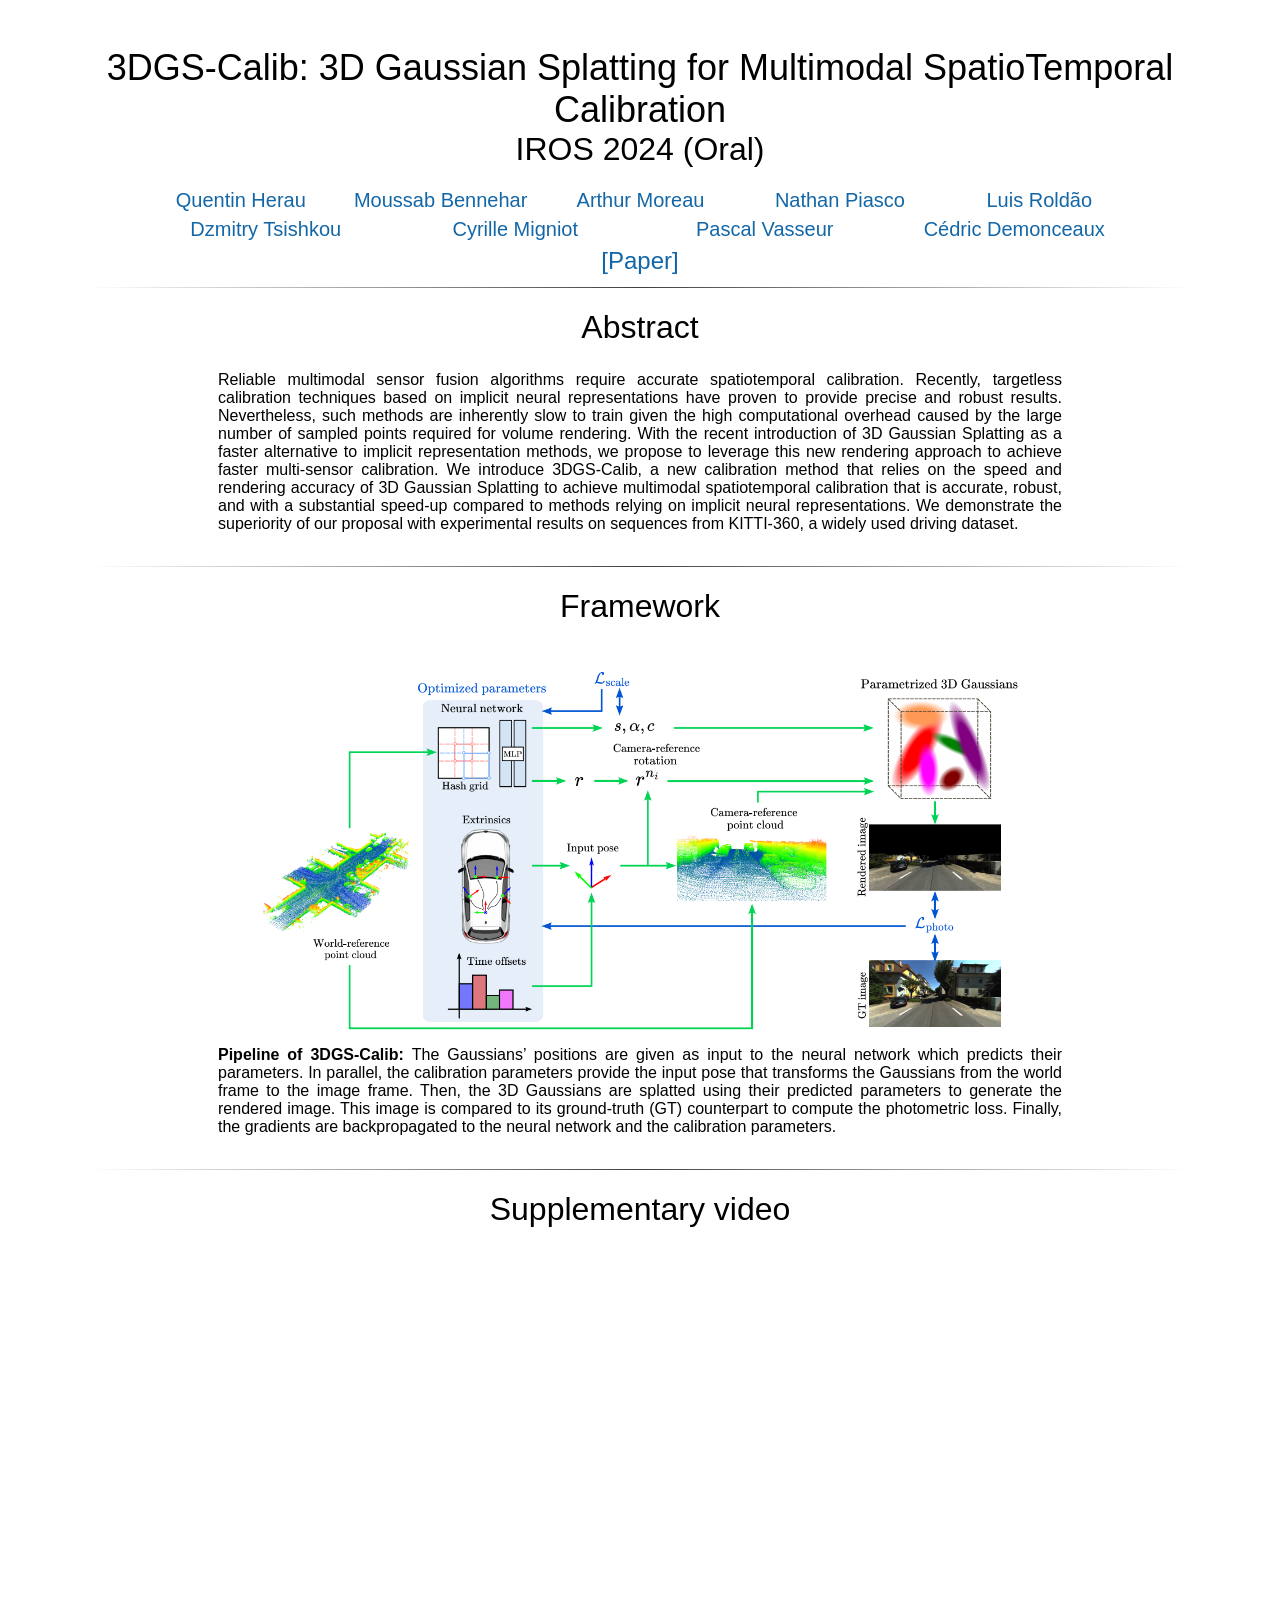
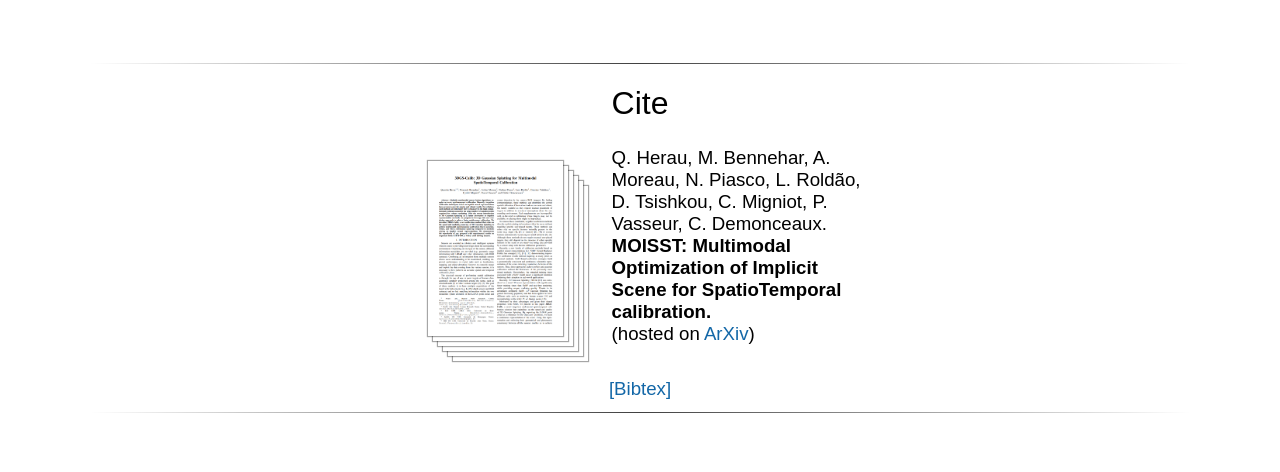
==== index.html @ f38f93ff "Update index.html" ====
<script src="http://www.google.com/jsapi" type="text/javascript"></script> 
<script type="text/javascript">google.load("jquery", "1.3.2");</script>

<style type="text/css">
	body {
		font-family: "HelveticaNeue-Light", "Helvetica Neue Light", "Helvetica Neue", Helvetica, Arial, "Lucida Grande", sans-serif; 
		font-weight:300;
		font-size:18px;
		margin-left: auto;
		margin-right: auto;
		width: 1100px;
	}
	
	h1 {
		font-size:32px;
		font-weight:300;
	}
	
	.disclaimerbox {
		background-color: #eee;		
		border: 1px solid #eeeeee;
		border-radius: 10px ;
		-moz-border-radius: 10px ;
		-webkit-border-radius: 10px ;
		padding: 20px;
	}

	video.header-vid {
		height: 140px;
		border: 1px solid black;
		border-radius: 10px ;
		-moz-border-radius: 10px ;
		-webkit-border-radius: 10px ;
	}
	
	img.header-img {
		height: 140px;
		border: 1px solid black;
		border-radius: 10px ;
		-moz-border-radius: 10px ;
		-webkit-border-radius: 10px ;
	}
	
	img.rounded {
		border: 1px solid #eeeeee;
		border-radius: 10px ;
		-moz-border-radius: 10px ;
		-webkit-border-radius: 10px ;
	}
	
	a:link,a:visited
	{
		color: #1367a7;
		text-decoration: none;
	}
	a:hover {
		color: #208799;
	}
	
	td.dl-link {
		height: 160px;
		text-align: center;
		font-size: 22px;
	}
	
	.layered-paper-big { /* modified from: http://css-tricks.com/snippets/css/layered-paper/ */
		box-shadow:
		0px 0px 1px 1px rgba(0,0,0,0.35), /* The top layer shadow */
		5px 5px 0 0px #fff, /* The second layer */
		5px 5px 1px 1px rgba(0,0,0,0.35), /* The second layer shadow */
		10px 10px 0 0px #fff, /* The third layer */
		10px 10px 1px 1px rgba(0,0,0,0.35), /* The third layer shadow */
		15px 15px 0 0px #fff, /* The fourth layer */
		15px 15px 1px 1px rgba(0,0,0,0.35), /* The fourth layer shadow */
		20px 20px 0 0px #fff, /* The fifth layer */
		20px 20px 1px 1px rgba(0,0,0,0.35), /* The fifth layer shadow */
		25px 25px 0 0px #fff, /* The fifth layer */
		25px 25px 1px 1px rgba(0,0,0,0.35); /* The fifth layer shadow */
		margin-left: 10px;
		margin-right: 45px;
	}

	.paper-big { /* modified from: http://css-tricks.com/snippets/css/layered-paper/ */
		box-shadow:
		0px 0px 1px 1px rgba(0,0,0,0.35); /* The top layer shadow */

		margin-left: 10px;
		margin-right: 45px;
	}


	.layered-paper { /* modified from: http://css-tricks.com/snippets/css/layered-paper/ */
		box-shadow:
		0px 0px 1px 1px rgba(0,0,0,0.35), /* The top layer shadow */
		5px 5px 0 0px #fff, /* The second layer */
		5px 5px 1px 1px rgba(0,0,0,0.35), /* The second layer shadow */
		10px 10px 0 0px #fff, /* The third layer */
		10px 10px 1px 1px rgba(0,0,0,0.35); /* The third layer shadow */
		margin-top: 5px;
		margin-left: 10px;
		margin-right: 30px;
		margin-bottom: 5px;
	}
	
	.vert-cent {
		position: relative;
		top: 50%;
		transform: translateY(-50%);
	}
	
	hr
	{
		border: 0;
		height: 1px;
		background-image: linear-gradient(to right, rgba(0, 0, 0, 0), rgba(0, 0, 0, 0.75), rgba(0, 0, 0, 0));
	}
</style>

<html>
<head>
	<title>3DGS-Calib: 3D Gaussian Splatting for Multimodal SpatioTemporal Calibration</title>
	<!-- Facebook automatically scrapes this. Go to https://developers.facebook.com/tools/debug/ if you update and want to force Facebook to rescrape. -->
	<meta property="og:title" content="3DGS-Calib: 3D Gaussian Splatting for Multimodal SpatioTemporal Calibration" />
	<meta property="og:description" content="Reliable multimodal sensor fusion algorithms require accurate spatiotemporal calibration. 
		Recently, targetless calibration techniques based on implicit neural representations have proven to provide precise and robust results. 
		Nevertheless, such methods are inherently slow to train given the high computational overhead caused by the large number of sampled points required for volume rendering. 
		With the recent introduction of 3D Gaussian Splatting as a faster alternative to implicit representation methods, we propose to leverage this new rendering approach to achieve faster multi-sensor calibration. 
		We introduce 3DGS-Calib, a new calibration method that relies on the speed and rendering accuracy of 3D Gaussian Splatting to achieve multimodal spatiotemporal calibration that is accurate, 
		robust, and with a substantial speed-up compared to methods relying on implicit neural representations. 
		We demonstrate the superiority of our proposal with experimental results on sequences from KITTI-360, a widely used driving dataset." />
	<meta name="google-site-verification" content="oerUbOFOxhAdGWX30cdj8RT69T7_30mlD8OZdDf02-g" />
	<meta name="description" content="Reliable multimodal sensor fusion algorithms require accurate spatiotemporal calibration. 
		Recently, targetless calibration techniques based on implicit neural representations have proven to provide precise and robust results. 
		Nevertheless, such methods are inherently slow to train given the high computational overhead caused by the large number of sampled points required for volume rendering. 
		With the recent introduction of 3D Gaussian Splatting as a faster alternative to implicit representation methods, we propose to leverage this new rendering approach to achieve faster multi-sensor calibration. 
		We introduce 3DGS-Calib, a new calibration method that relies on the speed and rendering accuracy of 3D Gaussian Splatting to achieve multimodal spatiotemporal calibration that is accurate, 
		robust, and with a substantial speed-up compared to methods relying on implicit neural representations. 
		We demonstrate the superiority of our proposal with experimental results on sequences from KITTI-360, a widely used driving dataset.">
 	<meta name="keywords" content="calibration, multimodal, spatiotemporal, lidar, camera, nerf, neural radiance field, targetless, automatic, 3DGS-Calib, 3D, Gaussian, Splatting, iros">	

</head>
	<script async src=""></script>
<body>
	<br>
	<center>
		<p>
			<span style="font-size:36px">3DGS-Calib: 3D Gaussian Splatting for Multimodal SpatioTemporal Calibration</span><br>
			<span style="font-size:32px">IROS 2024 (Oral)</span>
		</p>
		<table align=center width=1000px>
			<table align=center width=1000px>
				<tr>
					<td align=center width=200px>
						<center>
							<span style="font-size:20px"><a href="https://www.linkedin.com/in/quentin-herau-38378b140/">Quentin Herau</a></span>
						</center>
					</td>
					<td align=center width=200px>
						<center>
							<span style="font-size:20px"><a href="https://scholar.google.fr/citations?hl=en&user=0jLPiLYAAAAJ">Moussab Bennehar</a></span>
						</center>
					</td>
					<td align=center width=200px>
						<center>
							<span style="font-size:20px"><a href="https://scholar.google.com/citations?user=fMmoHX0AAAAJ&hl">Arthur Moreau</a></span>
						</center>
					</td>
					<td align=center width=200px>
						<center>
							<span style="font-size:20px"><a href="https://scholar.google.fr/citations?user=S3zYmOYAAAAJ&hl">Nathan Piasco</a></span>
						</center>
					</td>
					</td>
					<td align=center width=200px>
						<center>
							<span style="font-size:20px"><a href="https://scholar.google.fr/citations?hl=en&user=bRgp2lUAAAAJ">Luis Rold&atilde;o</a></span>
						</center>
					</td>

			
				</tr>
			</table>
			<table align=center width=1000px>

				<tr>
					</td>
					<td align=center width=200px>
						<center>
							<span style="font-size:20px"><a href="https://www.linkedin.com/in/dzmitry-tsishkou-9b287724/">Dzmitry Tsishkou</a></span>
						</center>
					</td>

					<td align=center width=200px>
						<center>
							<span style="font-size:20px"><a href="https://scholar.google.fr/citations?user=PB2OanoAAAAJ&hl">Cyrille Migniot</a></span>
						</center>
					</td>
					<td align=center width=200px>
						<center>
							<span style="font-size:20px"><a href="https://scholar.google.com/citations?user=5dPw73sAAAAJ&hl">Pascal Vasseur</a></span>
						</center>
					</td>
					<td align=center width=200px>
						<center>
							<span style="font-size:20px"><a href="https://sites.google.com/view/cedricdemonceaux/home">C&eacute;dric Demonceaux</a></span>
						</center>

			
				</tr>
			</table>
			<table align=center width=250px>
				<tr>
					<td align=center width=120px>
						<center>
							<span style="font-size:24px"><a href='https://arxiv.org/abs/2403.11577'>[Paper]</a></span>
						</center>
					</td>
				</tr>
			</table>
		</table>
	</center>

	<hr>

	<table align=center width=850px>
		<center><h1>Abstract</h1></center>
		<tr>
			<td>
				<p align="justify">Reliable multimodal sensor fusion algorithms require accurate spatiotemporal calibration. 
					Recently, targetless calibration techniques based on implicit neural representations have proven to provide precise and robust results. 
					Nevertheless, such methods are inherently slow to train given the high computational overhead caused by the large number of sampled points required for volume rendering. 
					With the recent introduction of 3D Gaussian Splatting as a faster alternative to implicit representation methods, 
					we propose to leverage this new rendering approach to achieve faster multi-sensor calibration. We introduce 3DGS-Calib, 
					a new calibration method that relies on the speed and rendering accuracy of 3D Gaussian Splatting to achieve multimodal spatiotemporal calibration that is accurate, 
					robust, and with a substantial speed-up compared to methods relying on implicit neural representations. 
					We demonstrate the superiority of our proposal with experimental results on sequences from KITTI-360, a widely used driving dataset.</p>
			</td>
		</tr>
	</table>
	<br>


	<hr>

	<center><h1>Framework</h1></center>

	<table align=center width=420px>
		<center>
			<tr>
				<td>
				</td>
			</tr>
		</center>
	</table>
	<table align=center width=800px>
		<tr>
			<td align=center width=800px>
				<center>
					<td><img class="round" style="width:800px" src="./resources/method_diagram.png"/></td>
				</center>
			</td>
		</tr>
	</table>
	<table align=center width=850px>
		<center>
			<tr>
				<td>
					<p align="justify"><b>Pipeline of 3DGS-Calib: </b>
					The Gaussians’ positions are given as input to the neural network which predicts their parameters. In parallel, the
					calibration parameters provide the input pose that transforms the Gaussians from the world frame to the image frame. Then, the 3D Gaussians are splatted
					using their predicted parameters to generate the rendered image. This image is compared to its ground-truth (GT) counterpart to compute the photometric
					loss. Finally, the gradients are backpropagated to the neural network and the calibration parameters.</p>
				</td>
			</tr>
		</center>
	</table>
	<br>

	<hr>
	<center><h1>Supplementary video</h1></center>
	<p align="center">
		<iframe width="660" height="395" src="https://www.youtube.com/embed/ne4lLaBr4kk?si=h1lwncYXnd3XRiiA" frameborder="0" allow="autoplay; encrypted-media" allowfullscreen align="center"></iframe>
	</p>
	
	<hr>
	<table align=center width=450px>
		<center><h1>Cite</h1></center>
		<tr>
			<td><a href=""><img class="layered-paper-big" style="height:175px" src="./resources/paper.png"/></a></td>
			<td><span style="font-size:14pt">Q. Herau, M. Bennehar, A. Moreau, N. Piasco,  L. Rold&atilde;o, D. Tsishkou, C. Migniot, P. Vasseur, C. Demonceaux.<br>
				<b>MOISST: Multimodal Optimization of Implicit Scene for SpatioTemporal calibration.</b><br>
				<!-- In Conference, 20XX.<br> -->
				(hosted on <a href="https://arxiv.org/abs/2403.11577">ArXiv</a>)<br>
				<!-- (<a href="./resources/camera-ready.pdf">camera ready</a>)<br> -->
				<span style="font-size:4pt"><a href=""><br></a>
				</span>
			</td>
		</tr>
	</table>
	<br>

	<table align=center width=600px>
		<tr>
			<td><span style="font-size:14pt"><center>
				<a href="./resources/bibtex.txt">[Bibtex]</a>
			</center></td>
		</tr>
	</table>

	<hr>
	<br>

<br>
</body>
</html>
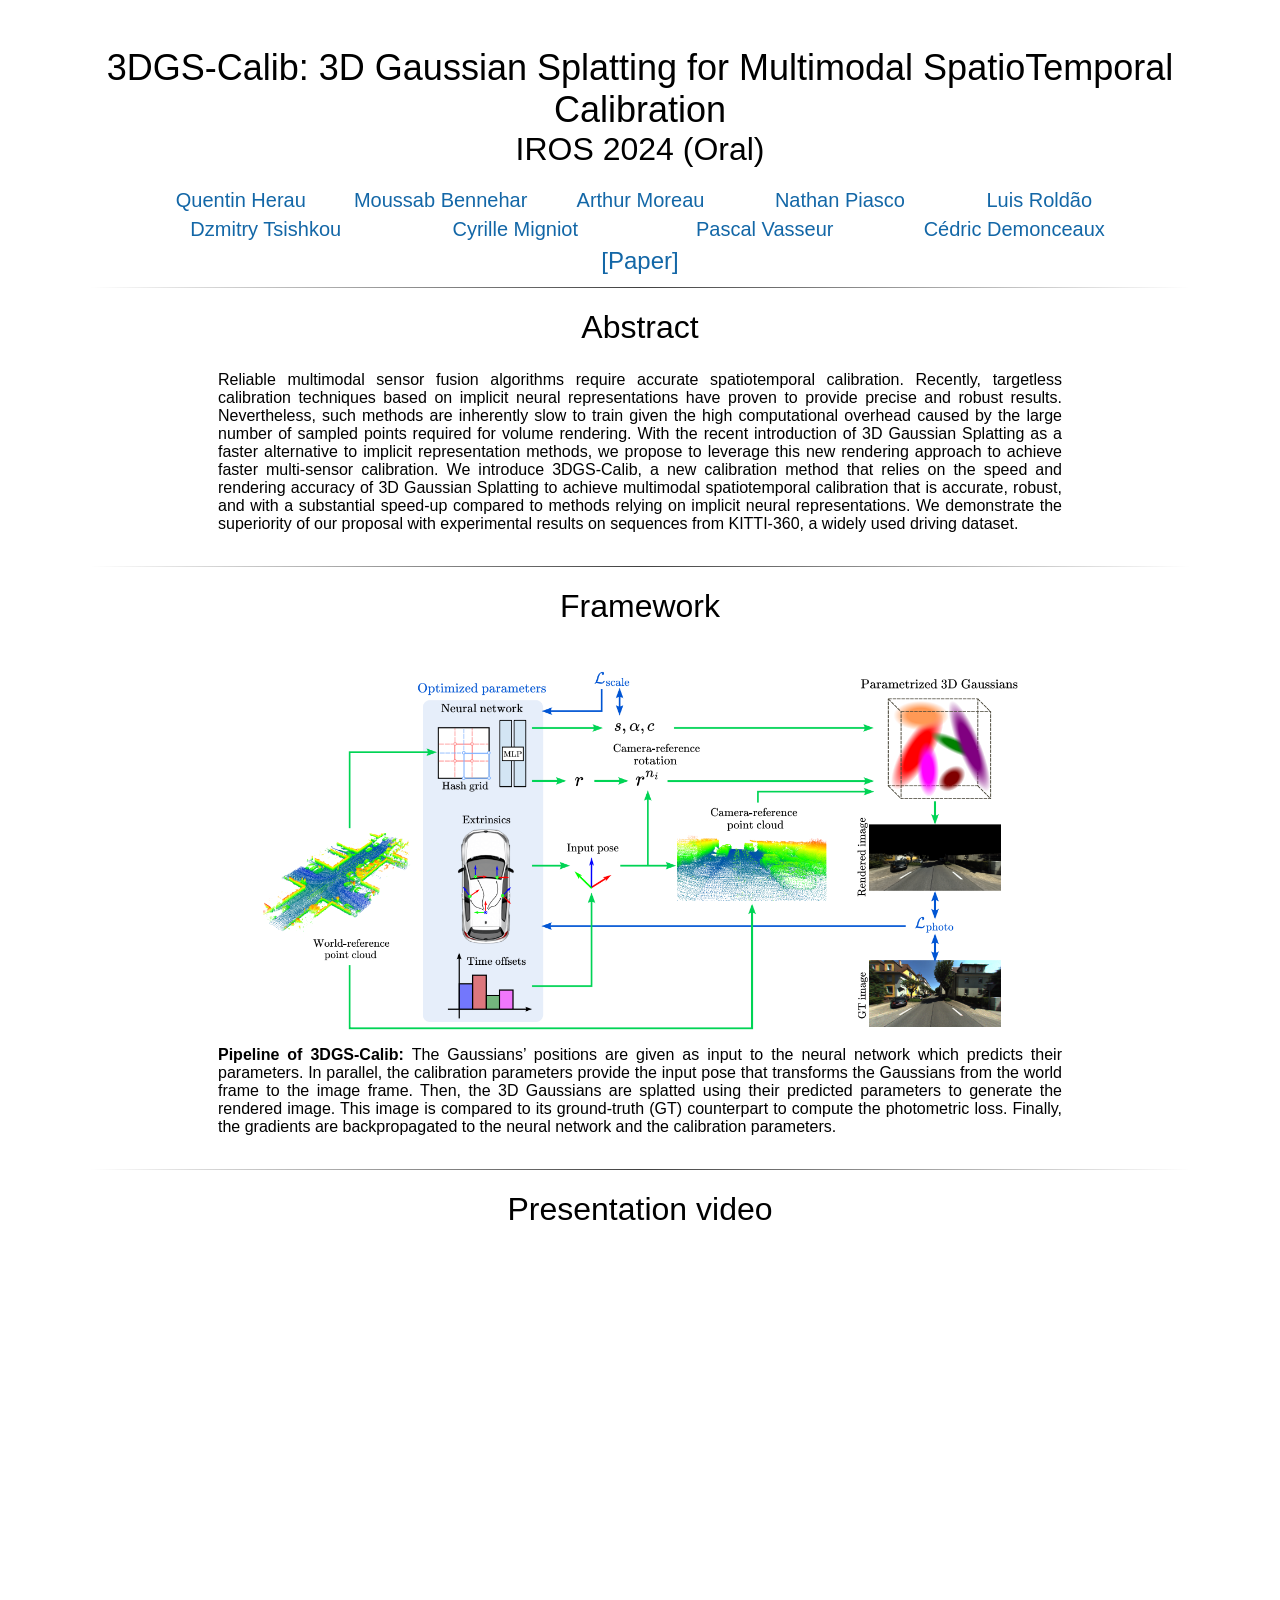
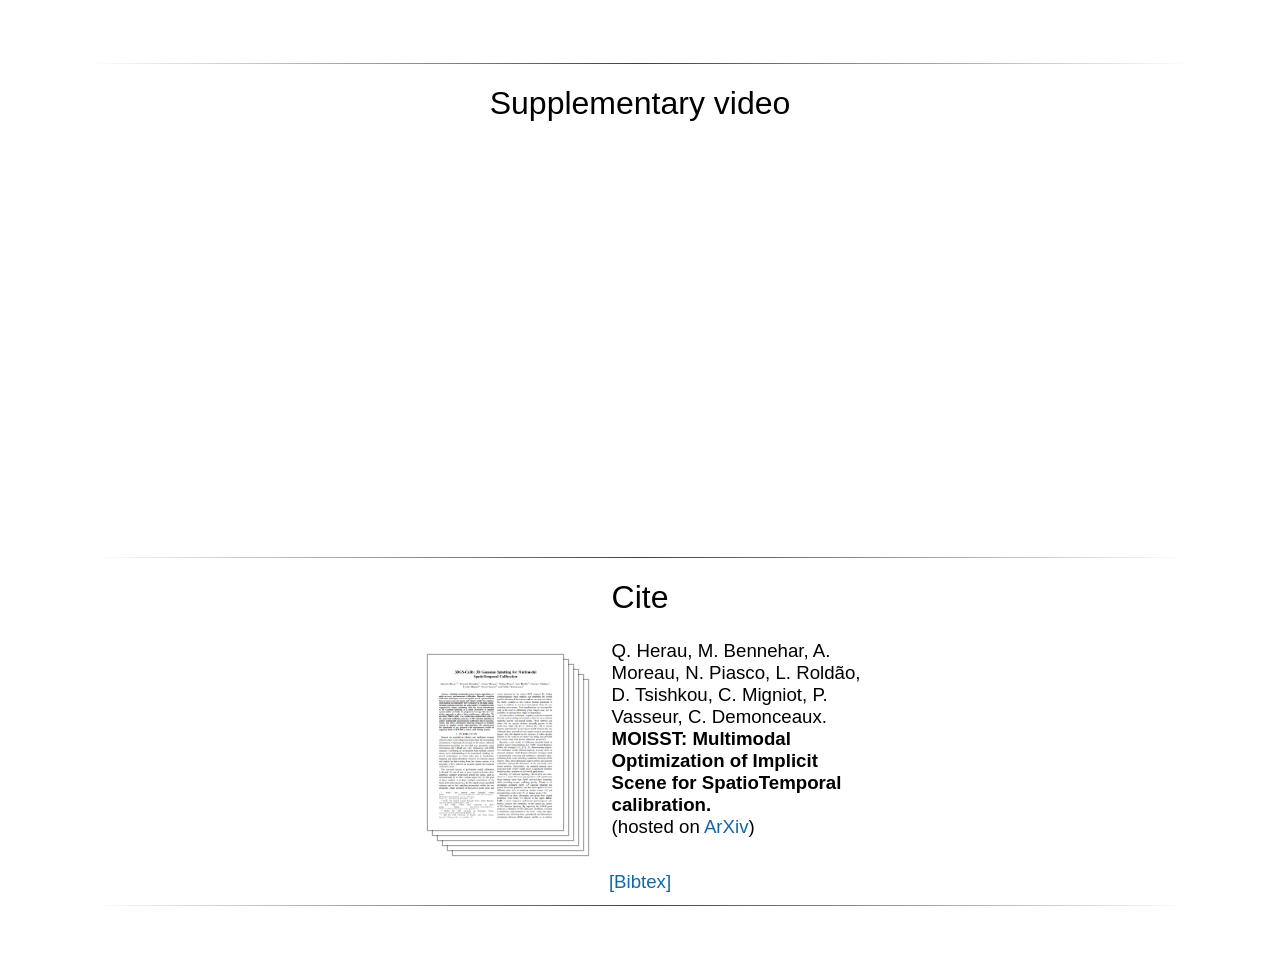
==== commit e0244f14: "Update index.html" ====
--- a/index.html
+++ b/index.html
@@ -277,6 +277,12 @@
 	<br>
 
 	<hr>
+	<center><h1>Presentation video</h1></center>
+	<p align="center">
+		<iframe width="660" height="395" src="https://www.youtube.com/embed/9_RE_4xkRcM?si=DJYrHn9Rpg5dmNrD" frameborder="0" allow="autoplay; encrypted-media" allowfullscreen align="center"></iframe>
+	</p>
+	
+	<hr>
 	<center><h1>Supplementary video</h1></center>
 	<p align="center">
 		<iframe width="660" height="395" src="https://www.youtube.com/embed/ne4lLaBr4kk?si=h1lwncYXnd3XRiiA" frameborder="0" allow="autoplay; encrypted-media" allowfullscreen align="center"></iframe>
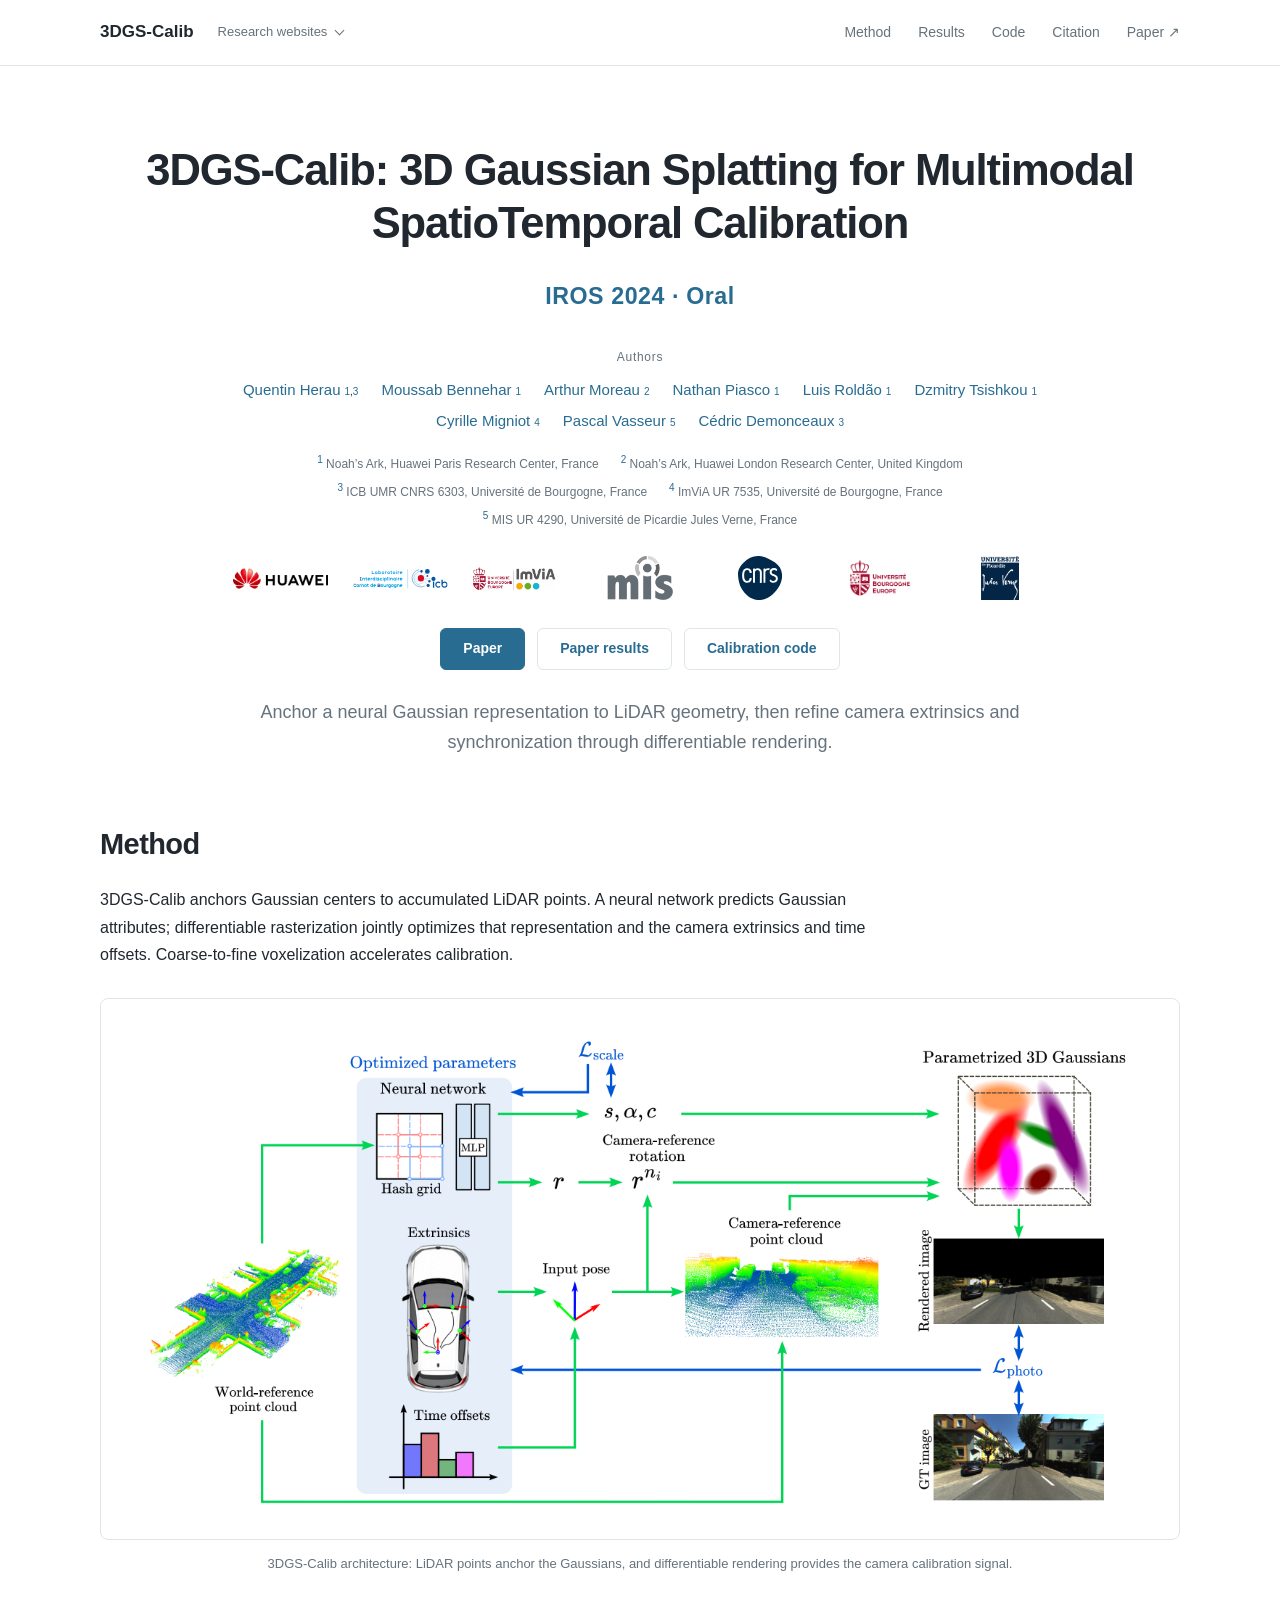
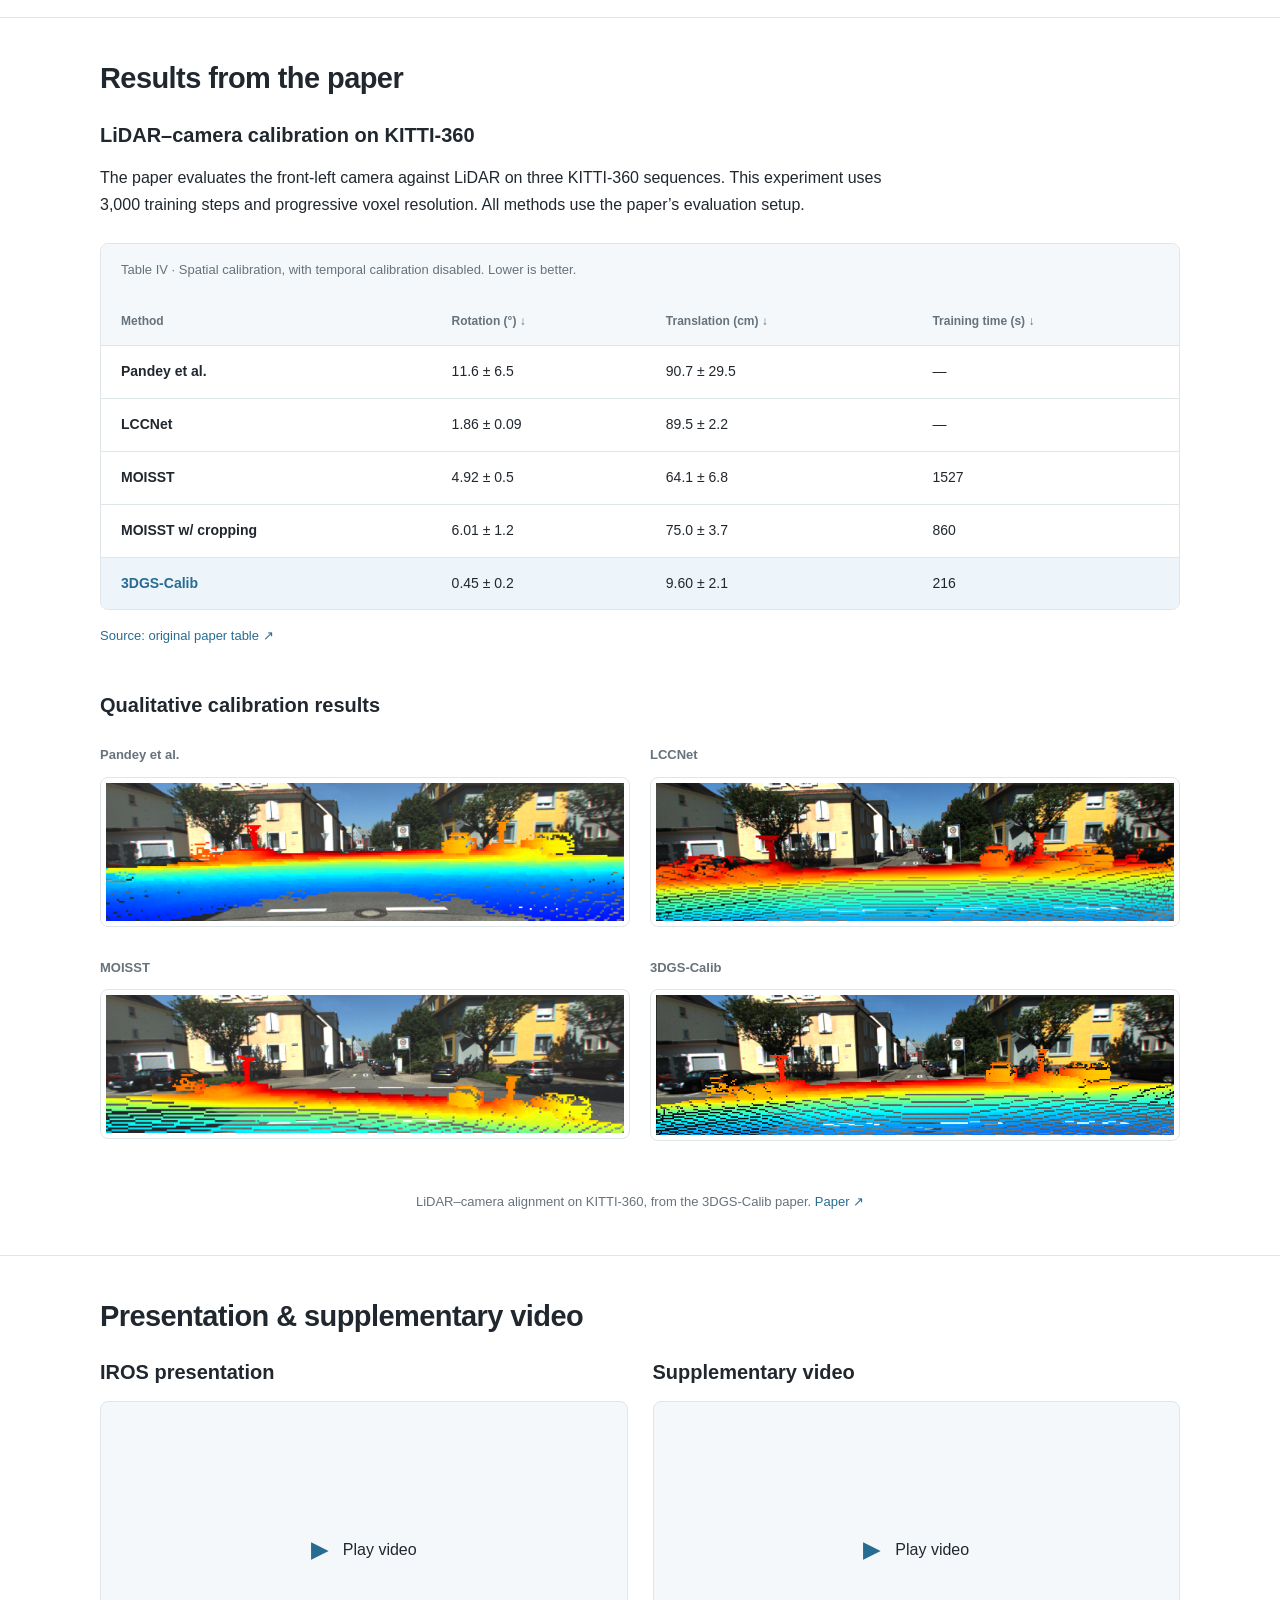
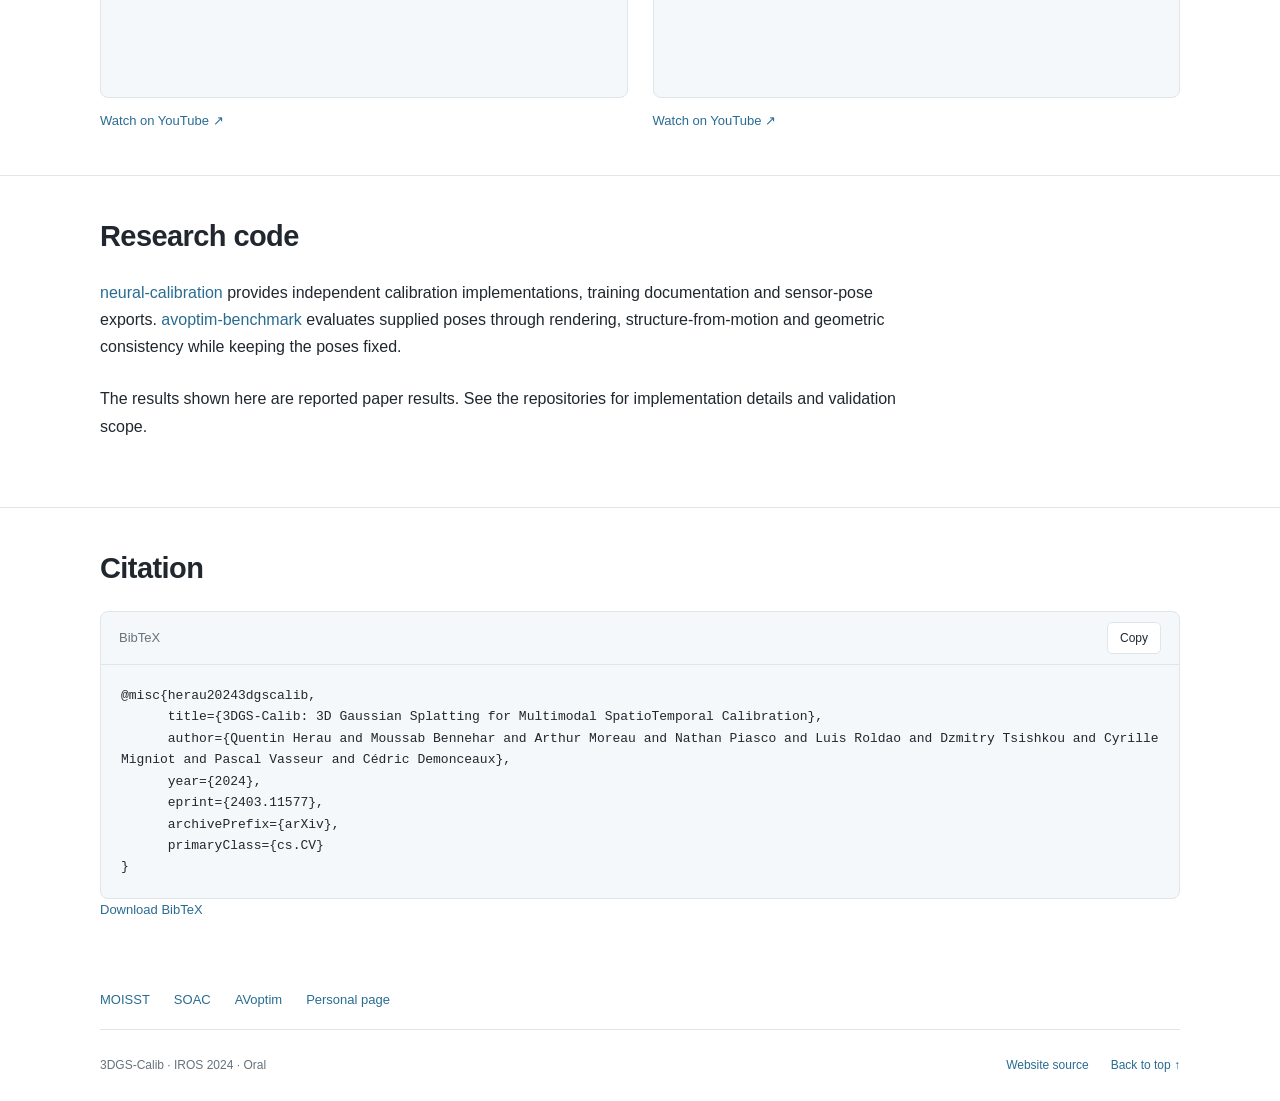
==== commit daf28d35: "Update research site navigation, affiliations and release documentation" ====
--- a/index.html
+++ b/index.html
@@ -1,322 +1,8 @@
-<script src="http://www.google.com/jsapi" type="text/javascript"></script> 
-<script type="text/javascript">google.load("jquery", "1.3.2");</script>
-
-<style type="text/css">
-	body {
-		font-family: "HelveticaNeue-Light", "Helvetica Neue Light", "Helvetica Neue", Helvetica, Arial, "Lucida Grande", sans-serif; 
-		font-weight:300;
-		font-size:18px;
-		margin-left: auto;
-		margin-right: auto;
-		width: 1100px;
-	}
-	
-	h1 {
-		font-size:32px;
-		font-weight:300;
-	}
-	
-	.disclaimerbox {
-		background-color: #eee;		
-		border: 1px solid #eeeeee;
-		border-radius: 10px ;
-		-moz-border-radius: 10px ;
-		-webkit-border-radius: 10px ;
-		padding: 20px;
-	}
-
-	video.header-vid {
-		height: 140px;
-		border: 1px solid black;
-		border-radius: 10px ;
-		-moz-border-radius: 10px ;
-		-webkit-border-radius: 10px ;
-	}
-	
-	img.header-img {
-		height: 140px;
-		border: 1px solid black;
-		border-radius: 10px ;
-		-moz-border-radius: 10px ;
-		-webkit-border-radius: 10px ;
-	}
-	
-	img.rounded {
-		border: 1px solid #eeeeee;
-		border-radius: 10px ;
-		-moz-border-radius: 10px ;
-		-webkit-border-radius: 10px ;
-	}
-	
-	a:link,a:visited
-	{
-		color: #1367a7;
-		text-decoration: none;
-	}
-	a:hover {
-		color: #208799;
-	}
-	
-	td.dl-link {
-		height: 160px;
-		text-align: center;
-		font-size: 22px;
-	}
-	
-	.layered-paper-big { /* modified from: http://css-tricks.com/snippets/css/layered-paper/ */
-		box-shadow:
-		0px 0px 1px 1px rgba(0,0,0,0.35), /* The top layer shadow */
-		5px 5px 0 0px #fff, /* The second layer */
-		5px 5px 1px 1px rgba(0,0,0,0.35), /* The second layer shadow */
-		10px 10px 0 0px #fff, /* The third layer */
-		10px 10px 1px 1px rgba(0,0,0,0.35), /* The third layer shadow */
-		15px 15px 0 0px #fff, /* The fourth layer */
-		15px 15px 1px 1px rgba(0,0,0,0.35), /* The fourth layer shadow */
-		20px 20px 0 0px #fff, /* The fifth layer */
-		20px 20px 1px 1px rgba(0,0,0,0.35), /* The fifth layer shadow */
-		25px 25px 0 0px #fff, /* The fifth layer */
-		25px 25px 1px 1px rgba(0,0,0,0.35); /* The fifth layer shadow */
-		margin-left: 10px;
-		margin-right: 45px;
-	}
-
-	.paper-big { /* modified from: http://css-tricks.com/snippets/css/layered-paper/ */
-		box-shadow:
-		0px 0px 1px 1px rgba(0,0,0,0.35); /* The top layer shadow */
-
-		margin-left: 10px;
-		margin-right: 45px;
-	}
-
-
-	.layered-paper { /* modified from: http://css-tricks.com/snippets/css/layered-paper/ */
-		box-shadow:
-		0px 0px 1px 1px rgba(0,0,0,0.35), /* The top layer shadow */
-		5px 5px 0 0px #fff, /* The second layer */
-		5px 5px 1px 1px rgba(0,0,0,0.35), /* The second layer shadow */
-		10px 10px 0 0px #fff, /* The third layer */
-		10px 10px 1px 1px rgba(0,0,0,0.35); /* The third layer shadow */
-		margin-top: 5px;
-		margin-left: 10px;
-		margin-right: 30px;
-		margin-bottom: 5px;
-	}
-	
-	.vert-cent {
-		position: relative;
-		top: 50%;
-		transform: translateY(-50%);
-	}
-	
-	hr
-	{
-		border: 0;
-		height: 1px;
-		background-image: linear-gradient(to right, rgba(0, 0, 0, 0), rgba(0, 0, 0, 0.75), rgba(0, 0, 0, 0));
-	}
-</style>
-
-<html>
-<head>
-	<title>3DGS-Calib: 3D Gaussian Splatting for Multimodal SpatioTemporal Calibration</title>
-	<!-- Facebook automatically scrapes this. Go to https://developers.facebook.com/tools/debug/ if you update and want to force Facebook to rescrape. -->
-	<meta property="og:title" content="3DGS-Calib: 3D Gaussian Splatting for Multimodal SpatioTemporal Calibration" />
-	<meta property="og:description" content="Reliable multimodal sensor fusion algorithms require accurate spatiotemporal calibration. 
-		Recently, targetless calibration techniques based on implicit neural representations have proven to provide precise and robust results. 
-		Nevertheless, such methods are inherently slow to train given the high computational overhead caused by the large number of sampled points required for volume rendering. 
-		With the recent introduction of 3D Gaussian Splatting as a faster alternative to implicit representation methods, we propose to leverage this new rendering approach to achieve faster multi-sensor calibration. 
-		We introduce 3DGS-Calib, a new calibration method that relies on the speed and rendering accuracy of 3D Gaussian Splatting to achieve multimodal spatiotemporal calibration that is accurate, 
-		robust, and with a substantial speed-up compared to methods relying on implicit neural representations. 
-		We demonstrate the superiority of our proposal with experimental results on sequences from KITTI-360, a widely used driving dataset." />
-	<meta name="google-site-verification" content="oerUbOFOxhAdGWX30cdj8RT69T7_30mlD8OZdDf02-g" />
-	<meta name="description" content="Reliable multimodal sensor fusion algorithms require accurate spatiotemporal calibration. 
-		Recently, targetless calibration techniques based on implicit neural representations have proven to provide precise and robust results. 
-		Nevertheless, such methods are inherently slow to train given the high computational overhead caused by the large number of sampled points required for volume rendering. 
-		With the recent introduction of 3D Gaussian Splatting as a faster alternative to implicit representation methods, we propose to leverage this new rendering approach to achieve faster multi-sensor calibration. 
-		We introduce 3DGS-Calib, a new calibration method that relies on the speed and rendering accuracy of 3D Gaussian Splatting to achieve multimodal spatiotemporal calibration that is accurate, 
-		robust, and with a substantial speed-up compared to methods relying on implicit neural representations. 
-		We demonstrate the superiority of our proposal with experimental results on sequences from KITTI-360, a widely used driving dataset.">
- 	<meta name="keywords" content="calibration, multimodal, spatiotemporal, lidar, camera, nerf, neural radiance field, targetless, automatic, 3DGS-Calib, 3D, Gaussian, Splatting, iros">	
-
-</head>
-	<script async src=""></script>
-<body>
-	<br>
-	<center>
-		<p>
-			<span style="font-size:36px">3DGS-Calib: 3D Gaussian Splatting for Multimodal SpatioTemporal Calibration</span><br>
-			<span style="font-size:32px">IROS 2024 (Oral)</span>
-		</p>
-		<table align=center width=1000px>
-			<table align=center width=1000px>
-				<tr>
-					<td align=center width=200px>
-						<center>
-							<span style="font-size:20px"><a href="https://www.linkedin.com/in/quentin-herau-38378b140/">Quentin Herau</a></span>
-						</center>
-					</td>
-					<td align=center width=200px>
-						<center>
-							<span style="font-size:20px"><a href="https://scholar.google.fr/citations?hl=en&user=0jLPiLYAAAAJ">Moussab Bennehar</a></span>
-						</center>
-					</td>
-					<td align=center width=200px>
-						<center>
-							<span style="font-size:20px"><a href="https://scholar.google.com/citations?user=fMmoHX0AAAAJ&hl">Arthur Moreau</a></span>
-						</center>
-					</td>
-					<td align=center width=200px>
-						<center>
-							<span style="font-size:20px"><a href="https://scholar.google.fr/citations?user=S3zYmOYAAAAJ&hl">Nathan Piasco</a></span>
-						</center>
-					</td>
-					</td>
-					<td align=center width=200px>
-						<center>
-							<span style="font-size:20px"><a href="https://scholar.google.fr/citations?hl=en&user=bRgp2lUAAAAJ">Luis Rold&atilde;o</a></span>
-						</center>
-					</td>
-
-			
-				</tr>
-			</table>
-			<table align=center width=1000px>
-
-				<tr>
-					</td>
-					<td align=center width=200px>
-						<center>
-							<span style="font-size:20px"><a href="https://www.linkedin.com/in/dzmitry-tsishkou-9b287724/">Dzmitry Tsishkou</a></span>
-						</center>
-					</td>
-
-					<td align=center width=200px>
-						<center>
-							<span style="font-size:20px"><a href="https://scholar.google.fr/citations?user=PB2OanoAAAAJ&hl">Cyrille Migniot</a></span>
-						</center>
-					</td>
-					<td align=center width=200px>
-						<center>
-							<span style="font-size:20px"><a href="https://scholar.google.com/citations?user=5dPw73sAAAAJ&hl">Pascal Vasseur</a></span>
-						</center>
-					</td>
-					<td align=center width=200px>
-						<center>
-							<span style="font-size:20px"><a href="https://sites.google.com/view/cedricdemonceaux/home">C&eacute;dric Demonceaux</a></span>
-						</center>
-
-			
-				</tr>
-			</table>
-			<table align=center width=250px>
-				<tr>
-					<td align=center width=120px>
-						<center>
-							<span style="font-size:24px"><a href='https://arxiv.org/abs/2403.11577'>[Paper]</a></span>
-						</center>
-					</td>
-				</tr>
-			</table>
-		</table>
-	</center>
-
-	<hr>
-
-	<table align=center width=850px>
-		<center><h1>Abstract</h1></center>
-		<tr>
-			<td>
-				<p align="justify">Reliable multimodal sensor fusion algorithms require accurate spatiotemporal calibration. 
-					Recently, targetless calibration techniques based on implicit neural representations have proven to provide precise and robust results. 
-					Nevertheless, such methods are inherently slow to train given the high computational overhead caused by the large number of sampled points required for volume rendering. 
-					With the recent introduction of 3D Gaussian Splatting as a faster alternative to implicit representation methods, 
-					we propose to leverage this new rendering approach to achieve faster multi-sensor calibration. We introduce 3DGS-Calib, 
-					a new calibration method that relies on the speed and rendering accuracy of 3D Gaussian Splatting to achieve multimodal spatiotemporal calibration that is accurate, 
-					robust, and with a substantial speed-up compared to methods relying on implicit neural representations. 
-					We demonstrate the superiority of our proposal with experimental results on sequences from KITTI-360, a widely used driving dataset.</p>
-			</td>
-		</tr>
-	</table>
-	<br>
-
-
-	<hr>
-
-	<center><h1>Framework</h1></center>
-
-	<table align=center width=420px>
-		<center>
-			<tr>
-				<td>
-				</td>
-			</tr>
-		</center>
-	</table>
-	<table align=center width=800px>
-		<tr>
-			<td align=center width=800px>
-				<center>
-					<td><img class="round" style="width:800px" src="./resources/method_diagram.png"/></td>
-				</center>
-			</td>
-		</tr>
-	</table>
-	<table align=center width=850px>
-		<center>
-			<tr>
-				<td>
-					<p align="justify"><b>Pipeline of 3DGS-Calib: </b>
-					The Gaussians’ positions are given as input to the neural network which predicts their parameters. In parallel, the
-					calibration parameters provide the input pose that transforms the Gaussians from the world frame to the image frame. Then, the 3D Gaussians are splatted
-					using their predicted parameters to generate the rendered image. This image is compared to its ground-truth (GT) counterpart to compute the photometric
-					loss. Finally, the gradients are backpropagated to the neural network and the calibration parameters.</p>
-				</td>
-			</tr>
-		</center>
-	</table>
-	<br>
-
-	<hr>
-	<center><h1>Presentation video</h1></center>
-	<p align="center">
-		<iframe width="660" height="395" src="https://www.youtube.com/embed/9_RE_4xkRcM?si=DJYrHn9Rpg5dmNrD" frameborder="0" allow="autoplay; encrypted-media" allowfullscreen align="center"></iframe>
-	</p>
-	
-	<hr>
-	<center><h1>Supplementary video</h1></center>
-	<p align="center">
-		<iframe width="660" height="395" src="https://www.youtube.com/embed/ne4lLaBr4kk?si=h1lwncYXnd3XRiiA" frameborder="0" allow="autoplay; encrypted-media" allowfullscreen align="center"></iframe>
-	</p>
-	
-	<hr>
-	<table align=center width=450px>
-		<center><h1>Cite</h1></center>
-		<tr>
-			<td><a href=""><img class="layered-paper-big" style="height:175px" src="./resources/paper.png"/></a></td>
-			<td><span style="font-size:14pt">Q. Herau, M. Bennehar, A. Moreau, N. Piasco,  L. Rold&atilde;o, D. Tsishkou, C. Migniot, P. Vasseur, C. Demonceaux.<br>
-				<b>MOISST: Multimodal Optimization of Implicit Scene for SpatioTemporal calibration.</b><br>
-				<!-- In Conference, 20XX.<br> -->
-				(hosted on <a href="https://arxiv.org/abs/2403.11577">ArXiv</a>)<br>
-				<!-- (<a href="./resources/camera-ready.pdf">camera ready</a>)<br> -->
-				<span style="font-size:4pt"><a href=""><br></a>
-				</span>
-			</td>
-		</tr>
-	</table>
-	<br>
-
-	<table align=center width=600px>
-		<tr>
-			<td><span style="font-size:14pt"><center>
-				<a href="./resources/bibtex.txt">[Bibtex]</a>
-			</center></td>
-		</tr>
-	</table>
-
-	<hr>
-	<br>
-
-<br>
-</body>
-</html>
-
+<!doctype html><html lang="en"><head><meta charset="utf-8"><meta name="viewport" content="width=device-width, initial-scale=1"><title>3DGS-Calib: 3D Gaussian Splatting for Multimodal SpatioTemporal Calibration</title><meta name="description" content="Anchor a neural Gaussian representation to LiDAR geometry, then refine camera extrinsics and synchronization through differentiable rendering."><link rel="canonical" href="https://qherau.github.io/3DGS-Calib/"><meta property="og:title" content="3DGS-Calib: 3D Gaussian Splatting for Multimodal SpatioTemporal Calibration"><meta property="og:image" content="https://qherau.github.io/3DGS-Calib/resources/method_diagram.png"><meta property="og:type" content="website"><link rel="icon" href="data:,"><link rel="stylesheet" href="assets/site.css?v=49a084cb9b4b"><script defer src="assets/site.js?v=03deb969627a"></script><script type="application/ld+json">{"@context": "https://schema.org", "@type": "ScholarlyArticle", "headline": "3DGS-Calib: 3D Gaussian Splatting for Multimodal SpatioTemporal Calibration", "author": [{"@type": "Person", "name": "Quentin Herau"}, {"@type": "Person", "name": "Moussab Bennehar"}, {"@type": "Person", "name": "Arthur Moreau"}, {"@type": "Person", "name": "Nathan Piasco"}, {"@type": "Person", "name": "Luis Roldão"}, {"@type": "Person", "name": "Dzmitry Tsishkou"}, {"@type": "Person", "name": "Cyrille Migniot"}, {"@type": "Person", "name": "Pascal Vasseur"}, {"@type": "Person", "name": "Cédric Demonceaux"}], "sameAs": "https://arxiv.org/abs/2403.11577"}</script></head><body data-project="3DGS-Calib"><a class="skip" href="#main">Skip to content</a><header class="header"><nav class="wrap nav" aria-label="Main navigation"><div class="nav-start"><a class="brand" href="index.html">3DGS-Calib</a><details class="site-switcher" data-site-switcher><summary>Research websites</summary><nav class="site-options" aria-label="Research websites"><a href="https://qherau.github.io/" data-preview-path="../Personal/">Personal page</a><a href="https://qherau.github.io/MOISST/" data-preview-path="../MOISST/">MOISST</a><a href="https://qherau.github.io/SOAC/" data-preview-path="../SOAC/">SOAC</a><a href="https://qherau.github.io/3DGS-Calib/" data-preview-path="../3DGS-Calib/" aria-current="page">3DGS-Calib</a><a href="https://qherau.github.io/AVoptim/" data-preview-path="../AVoptim/">AVoptim</a></nav></details></div><button class="menu-button" data-menu aria-controls="nav-links" aria-expanded="false">Menu</button><div class="nav-links" id="nav-links"><a href="#method">Method</a><a href="#results">Results</a><a href="#code">Code</a><a href="#citation">Citation</a><a href="https://arxiv.org/abs/2403.11577">Paper ↗</a></div></nav></header><main id="main"><section class="paper-header"><div class="wrap"><h1>3DGS-Calib: 3D Gaussian Splatting for Multimodal SpatioTemporal Calibration</h1><p class="venue">IROS 2024 · Oral</p><div class="authors"><span class="author-label">Authors</span><div><span class="author-item"><a href="https://scholar.google.com/citations?user=dxHTZAkAAAAJ&amp;hl=en">Quentin Herau</a><sup><a href="#affiliation-1" aria-label="Affiliation 1">1</a>,<a href="#affiliation-3" aria-label="Affiliation 3">3</a></sup></span><span class="author-item"><a href="https://scholar.google.com/citations?hl=en&amp;user=0jLPiLYAAAAJ">Moussab Bennehar</a><sup><a href="#affiliation-1" aria-label="Affiliation 1">1</a></sup></span><span class="author-item"><a href="https://scholar.google.com/citations?user=fMmoHX0AAAAJ&amp;hl=en">Arthur Moreau</a><sup><a href="#affiliation-2" aria-label="Affiliation 2">2</a></sup></span><span class="author-item"><a href="https://scholar.google.com/citations?hl=en&amp;user=S3zYmOYAAAAJ">Nathan Piasco</a><sup><a href="#affiliation-1" aria-label="Affiliation 1">1</a></sup></span><span class="author-item"><a href="https://scholar.google.com/citations?hl=en&amp;user=bRgp2lUAAAAJ">Luis Roldão</a><sup><a href="#affiliation-1" aria-label="Affiliation 1">1</a></sup></span><span class="author-item"><a href="https://scholar.google.com/citations?hl=en&amp;user=fjUPMcYAAAAJ">Dzmitry Tsishkou</a><sup><a href="#affiliation-1" aria-label="Affiliation 1">1</a></sup></span><span class="author-item"><a href="https://imvia.ube.fr/membres/migniot-cyrille/">Cyrille Migniot</a><sup><a href="#affiliation-4" aria-label="Affiliation 4">4</a></sup></span><span class="author-item"><a href="https://www.mis.u-picardie.fr/index.php/membre/93/Pascal-VASSEUR">Pascal Vasseur</a><sup><a href="#affiliation-5" aria-label="Affiliation 5">5</a></sup></span><span class="author-item"><a href="https://sites.google.com/view/cedricdemonceaux/home">Cédric Demonceaux</a><sup><a href="#affiliation-3" aria-label="Affiliation 3">3</a></sup></span></div><p class="affiliations"><span id="affiliation-1"><sup>1</sup> Noah’s Ark, Huawei Paris Research Center, France</span><span id="affiliation-2"><sup>2</sup> Noah’s Ark, Huawei London Research Center, United Kingdom</span><span id="affiliation-3"><sup>3</sup> ICB UMR CNRS 6303, Université de Bourgogne, France</span><span id="affiliation-4"><sup>4</sup> ImViA UR 7535, Université de Bourgogne, France</span><span id="affiliation-5"><sup>5</sup> MIS UR 4290, Université de Picardie Jules Verne, France</span></p></div><div class="affiliation-logos" aria-label="Affiliated institutions"><a href="https://www.huawei.com/en/"><img src="assets/affiliation-logos/huawei.png" width="266" height="60" alt="Huawei" loading="lazy"></a><a href="https://icb.ube.fr/"><img src="assets/affiliation-logos/icb.svg" width="357" height="71" alt="ICB" loading="lazy"></a><a href="https://imvia.ube.fr/"><img src="assets/affiliation-logos/imvia.png" width="1325" height="321" alt="ImViA" loading="lazy"></a><a href="https://mis.u-picardie.fr/"><img src="assets/affiliation-logos/mis.png" width="542" height="347" alt="MIS" loading="lazy"></a><a href="https://www.cnrs.fr/"><img src="assets/affiliation-logos/cnrs.svg" width="55" height="55" alt="CNRS" loading="lazy"></a><a href="https://www.ube.fr/"><img src="assets/affiliation-logos/ube.png" width="300" height="210" alt="Université Bourgogne Europe" loading="lazy"></a><a href="https://www.u-picardie.fr/"><img src="assets/affiliation-logos/upjv.png" width="3075" height="3558" alt="Université de Picardie Jules Verne" loading="lazy"></a></div><div class="actions"><a class="button" href="https://arxiv.org/abs/2403.11577">Paper</a><a class="button secondary" href="#results">Paper results</a><a class="button secondary" href="https://github.com/qherau/neural-calibration">Calibration code</a></div><p class="lead">Anchor a neural Gaussian representation to LiDAR geometry, then refine camera extrinsics and synchronization through differentiable rendering.</p></div></section><section class="section" id="method"><div class="wrap"><h2>Method</h2><p class="reading">3DGS-Calib anchors Gaussian centers to accumulated LiDAR points. A neural network predicts Gaussian attributes; differentiable rasterization jointly optimizes that representation and the camera extrinsics and time offsets. Coarse-to-fine voxelization accelerates calibration.</p><figure class="paper-figure"><a class="figure-expand" data-expand-figure href="resources/method_diagram.png" aria-label="Enlarge figure"><img src="resources/method_diagram.png" width="1425" height="684" alt="3DGS-Calib architecture: LiDAR points anchor the Gaussians, and differentiable rendering provides the camera calibration signal." loading="lazy"></a><figcaption>3DGS-Calib architecture: LiDAR points anchor the Gaussians, and differentiable rendering provides the camera calibration signal.</figcaption></figure></div></section><section class="section" id="results"><div class="wrap"><h2>Results from the paper</h2><h3>LiDAR–camera calibration on KITTI-360</h3><p class="reading">The paper evaluates the front-left camera against LiDAR on three KITTI-360 sequences. This experiment uses 3,000 training steps and progressive voxel resolution. All methods use the paper’s evaluation setup.</p><div class="table-scroll" tabindex="0" role="region" aria-label="LiDAR–camera calibration on KITTI-360"><table><caption>Table IV · Spatial calibration, with temporal calibration disabled. Lower is better.</caption><thead><tr><th scope="col">Method</th><th scope="col">Rotation (°) ↓</th><th scope="col">Translation (cm) ↓</th><th scope="col">Training time (s) ↓</th></tr></thead><tbody><tr><th scope="row">Pandey et al.</th><td>11.6 ± 6.5</td><td>90.7 ± 29.5</td><td>—</td></tr><tr><th scope="row">LCCNet</th><td>1.86 ± 0.09</td><td>89.5 ± 2.2</td><td>—</td></tr><tr><th scope="row">MOISST</th><td>4.92 ± 0.5</td><td>64.1 ± 6.8</td><td>1527</td></tr><tr><th scope="row">MOISST w/ cropping</th><td>6.01 ± 1.2</td><td>75.0 ± 3.7</td><td>860</td></tr><tr class="method-row"><th scope="row">3DGS-Calib</th><td>0.45 ± 0.2</td><td>9.60 ± 2.1</td><td>216</td></tr></tbody></table></div><p class="source-link"><a href="https://arxiv.org/html/2403.11577">Source: original paper table ↗</a></p><figure class="qualitative-results gs-results"><h3>Qualitative calibration results</h3><div class="result-panel"><h4>Pandey et al.</h4><div class="result-images"><a data-expand-figure class="figure-expand" href="resources/paper-results/figure-4-1.png" aria-label="Enlarge 3DGS-Calib: Pandey et al. LiDAR-to-camera alignment"><img src="resources/paper-results/figure-4-1.png" width="1280" height="341" alt="3DGS-Calib: Pandey et al. LiDAR-to-camera alignment" loading="lazy"></a></div></div><div class="result-panel"><h4>LCCNet</h4><div class="result-images"><a data-expand-figure class="figure-expand" href="resources/paper-results/figure-4-2.png" aria-label="Enlarge 3DGS-Calib: LCCNet LiDAR-to-camera alignment"><img src="resources/paper-results/figure-4-2.png" width="1408" height="376" alt="3DGS-Calib: LCCNet LiDAR-to-camera alignment" loading="lazy"></a></div></div><div class="result-panel"><h4>MOISST</h4><div class="result-images"><a data-expand-figure class="figure-expand" href="resources/paper-results/figure-4-3.png" aria-label="Enlarge 3DGS-Calib: MOISST LiDAR-to-camera alignment"><img src="resources/paper-results/figure-4-3.png" width="1280" height="341" alt="3DGS-Calib: MOISST LiDAR-to-camera alignment" loading="lazy"></a></div></div><div class="result-panel"><h4>3DGS-Calib</h4><div class="result-images"><a data-expand-figure class="figure-expand" href="resources/paper-results/figure-4-4.png" aria-label="Enlarge 3DGS-Calib: 3DGS-Calib LiDAR-to-camera alignment"><img src="resources/paper-results/figure-4-4.png" width="694" height="187" alt="3DGS-Calib: 3DGS-Calib LiDAR-to-camera alignment" loading="lazy"></a></div></div><figcaption>LiDAR–camera alignment on KITTI-360, from the 3DGS-Calib paper. <a href="https://arxiv.org/abs/2403.11577">Paper ↗</a></figcaption></figure></div></section><section class="section" id="videos"><div class="wrap"><h2>Presentation &amp; supplementary video</h2><div class="video-grid"><article class="video-wrap"><h3>IROS presentation</h3><button class="video-placeholder" data-video="9_RE_4xkRcM" data-title="3DGS-Calib — IROS presentation"><span class="play" aria-hidden="true">▶</span><span>Play video</span></button><a class="video-external" href="https://www.youtube.com/watch?v=9_RE_4xkRcM">Watch on YouTube ↗</a></article><article class="video-wrap"><h3>Supplementary video</h3><button class="video-placeholder" data-video="ne4lLaBr4kk" data-title="3DGS-Calib — Supplementary video"><span class="play" aria-hidden="true">▶</span><span>Play video</span></button><a class="video-external" href="https://www.youtube.com/watch?v=ne4lLaBr4kk">Watch on YouTube ↗</a></article></div></div></section><section class="section" id="code"><div class="wrap"><h2>Research code</h2><p class="reading"><a href="https://github.com/qherau/neural-calibration">neural-calibration</a> provides independent calibration implementations, training documentation and sensor-pose exports. <a href="https://github.com/qherau/avoptim-benchmark">avoptim-benchmark</a> evaluates supplied poses through rendering, structure-from-motion and geometric consistency while keeping the poses fixed.</p><p class="reading">The results shown here are reported paper results. See the repositories for implementation details and validation scope.</p></div></section><section class="section" id="citation"><div class="wrap"><h2>Citation</h2><div class="code-panel"><div class="code-head"><span>BibTeX</span><button data-copy="#citation-code">Copy</button></div><pre id="citation-code">@misc{herau20243dgscalib,
+      title={3DGS-Calib: 3D Gaussian Splatting for Multimodal SpatioTemporal Calibration},
+      author={Quentin Herau and Moussab Bennehar and Arthur Moreau and Nathan Piasco and Luis Roldao and Dzmitry Tsishkou and Cyrille Migniot and Pascal Vasseur and Cédric Demonceaux},
+      year={2024},
+      eprint={2403.11577},
+      archivePrefix={arXiv},
+      primaryClass={cs.CV}
+}</pre></div><p class="source-link"><a href="resources/bibtex.txt" download>Download BibTeX</a></p></div></section></main><footer class="footer"><div class="wrap"><nav class="related-sites" aria-label="Related research"><a href="https://qherau.github.io/MOISST/" data-preview-path="../MOISST/">MOISST</a><a href="https://qherau.github.io/SOAC/" data-preview-path="../SOAC/">SOAC</a><a href="https://qherau.github.io/AVoptim/" data-preview-path="../AVoptim/">AVoptim</a><a href="https://qherau.github.io/" data-preview-path="../Personal/">Personal page</a></nav><span>3DGS-Calib · IROS 2024 · Oral</span><div><a href="https://github.com/qherau/3DGS-Calib">Website source</a><a href="#main">Back to top ↑</a></div></div></footer><dialog id="figure-dialog" aria-labelledby="figure-caption"><div class="dialog-head"><span>Paper figure</span><button id="close-figure">Close ×</button></div><img id="dialog-image" alt=""><p id="figure-caption"></p></dialog><p class="sr-only" id="site-status" role="status" aria-live="polite"></p></body></html>
--- a/assets/site.css
+++ b/assets/site.css
@@ -0,0 +1,19 @@
+:root{--ink:#20272e;--muted:#66727c;--accent:#286c92;--line:#dfe6ea;--soft:#f5f8fa;--paper:#fff}*{box-sizing:border-box}html{scroll-behavior:smooth;scroll-padding-top:85px}body{margin:0;color:var(--ink);background:var(--paper);font:16px/1.7 -apple-system,BlinkMacSystemFont,"Segoe UI",Arial,sans-serif}a{color:var(--accent);text-decoration:none}a:hover{text-decoration:underline}button,select{font:inherit}button,a,select{touch-action:manipulation}button{cursor:pointer}a:focus-visible,button:focus-visible,select:focus-visible,[tabindex]:focus-visible{outline:3px solid #70b4da;outline-offset:4px}img{max-width:100%;height:auto;display:block}h1,h2,h3,p,figure{margin-top:0}h1{font-size:clamp(30px,3.4vw,46px);line-height:1.22;font-weight:650;letter-spacing:-.025em}h2{font-size:29px;line-height:1.3;letter-spacing:-.02em;margin-bottom:23px}h3{font-size:20px;line-height:1.4;margin-bottom:15px}.wrap{width:min(1080px,calc(100% - 64px));margin:auto}.reading{max-width:820px;margin-bottom:25px}.header{border-bottom:1px solid var(--line);background:rgba(255,255,255,.97);position:sticky;top:0;z-index:5}.nav{height:65px;display:flex;align-items:center;justify-content:space-between;gap:20px}.brand{font-size:17px;font-weight:700;color:var(--ink)}.nav-links{display:flex;gap:27px;font-size:14px}.nav-links a{color:var(--muted)}.nav-links a:hover{color:var(--accent)}.menu-button{display:none;background:white;border:1px solid var(--line);border-radius:5px;padding:5px 12px}.skip{position:fixed;top:-100px;left:20px;background:white;padding:10px;z-index:20}.skip:focus{top:8px}.paper-header{padding:62px 0 26px;text-align:center}.paper-header h1{max-width:1000px;margin:16px auto 27px}.venue{color:var(--accent);font-size:15px;font-weight:700;letter-spacing:.03em;margin-bottom:12px}.authors{margin:0 auto;max-width:920px}.author-label{display:block;font-size:12px;letter-spacing:.06em;color:var(--muted);margin-bottom:10px}.authors>div{display:flex;justify-content:center;flex-wrap:wrap;gap:6px 23px;font-size:15px}.authors a{white-space:nowrap}.actions{display:flex;justify-content:center;flex-wrap:wrap;gap:12px;margin:28px 0}.button{display:inline-flex;align-items:center;justify-content:center;min-height:42px;background:var(--accent);color:white;border:1px solid var(--accent);padding:7px 22px;border-radius:6px;font-size:14px;font-weight:550}.button:hover{background:#185478;text-decoration:none}.button.secondary{color:var(--accent);background:white;border-color:var(--line)}.button.secondary:hover{background:var(--soft)}.lead{font-size:18px;line-height:1.65;color:var(--muted);max-width:810px;margin:24px auto 0}.teaser{max-width:860px;margin-bottom:15px}.paper-figure{margin:30px auto 0;max-width:100%;background:white}.paper-figure img{margin:auto;max-height:600px;object-fit:contain}.figure-expand{display:block;border:1px solid var(--line);border-radius:8px;padding:22px;background:white;cursor:zoom-in;overflow:hidden}.teaser .figure-expand{border:0;padding:12px}.paper-figure figcaption{font-size:13px;line-height:1.6;text-align:center;color:var(--muted);max-width:860px;margin:14px auto 0}.section{padding:42px 0;border-bottom:1px solid var(--line)}.section:last-child{border:0}.table-scroll{overflow-x:auto;border:1px solid var(--line);border-radius:8px;margin:24px 0 15px}table{border-collapse:collapse;width:100%;text-align:left;font-variant-numeric:tabular-nums;font-size:14px}table caption{text-align:left;padding:16px 20px;color:var(--muted);background:var(--soft);font-size:13px;line-height:1.6}th,td{padding:14px 20px;border-bottom:1px solid var(--line);white-space:nowrap}thead th{font-size:12px;color:var(--muted);font-weight:600;background:var(--soft)}tbody th{font-weight:550}tbody tr:last-child th,tbody tr:last-child td{border:0}.method-row{background:#edf5fa}.method-row th{color:var(--accent)}.source-link{display:flex;gap:20px;flex-wrap:wrap;font-size:13px;margin-bottom:0}.bench-controls{display:flex;gap:20px;margin:25px 0}.bench-controls label{font-size:13px;color:var(--muted);display:flex;flex-direction:column;gap:7px;min-width:210px}.bench-controls select{padding:8px 35px 8px 12px;color:var(--ink);border:1px solid #cad6df;border-radius:5px;background:white;font-size:14px}.table-legend{display:flex;gap:16px;flex-wrap:wrap;font-size:13px;color:var(--muted);margin-bottom:-10px}.table-legend strong{color:var(--ink)}.native,.slot{display:block;color:var(--muted);font-size:12px;font-weight:400;margin-top:3px}.paired-table strong{font-weight:600}.paired-table .method-name{font-weight:550}.paired-table td:nth-child(n+3){text-align:right}.paired-table thead th:nth-child(n+3){text-align:right}.paired-table thead span{font-weight:400}.paired-table{min-width:920px}.video-grid{display:grid;grid-template-columns:repeat(auto-fit,minmax(290px,1fr));gap:25px}.video-placeholder{border:1px solid var(--line);border-radius:8px;width:100%;aspect-ratio:16/9;background:var(--soft);color:var(--ink);display:flex;align-items:center;justify-content:center;gap:14px}.play{font-size:23px;color:var(--accent)}.video-external{display:inline-block;font-size:13px;margin-top:12px}.video-wrap iframe{width:100%;aspect-ratio:16/9;display:block;border:0;border-radius:8px}.code-panel{border:1px solid var(--line);border-radius:8px;overflow:hidden;background:var(--soft)}.code-head{display:flex;justify-content:space-between;align-items:center;gap:20px;border-bottom:1px solid var(--line);padding:10px 18px;font-size:13px;color:var(--muted)}.code-head button,.dialog-head button{border:1px solid var(--line);background:white;border-radius:5px;padding:5px 12px;font-size:12px;color:var(--ink)}pre{margin:0;padding:20px;overflow-x:auto;white-space:pre-wrap;overflow-wrap:anywhere;font:13px/1.65 ui-monospace,SFMono-Regular,Consolas,monospace}details{max-width:850px;border:1px solid var(--line);padding:15px 20px;border-radius:6px;margin-top:22px;font-size:14px}summary{cursor:pointer;font-weight:550}details p{margin:15px 0 0;color:var(--muted)}.footer{padding:26px 0;color:var(--muted);font-size:12px}.footer .wrap{display:flex;justify-content:space-between;gap:25px;flex-wrap:wrap}.footer a{margin-left:22px}.sr-only{position:absolute;width:1px;height:1px;padding:0;margin:-1px;overflow:hidden;clip:rect(0,0,0,0);white-space:nowrap;border:0}[hidden]{display:none!important}dialog{width:min(1200px,94vw);max-height:94vh;border:1px solid var(--line);border-radius:9px;padding:20px;overflow:auto}dialog::backdrop{background:rgba(18,25,33,.75)}.dialog-head{display:flex;align-items:center;justify-content:space-between;gap:20px;font-size:13px;color:var(--muted);margin-bottom:20px}dialog img{max-height:75vh;object-fit:contain;margin:auto}dialog p{font-size:13px;color:var(--muted);margin:18px 0 0}.hub{padding-top:45px;padding-bottom:45px}.hub-grid{display:grid;grid-template-columns:repeat(2,1fr);gap:20px;margin-top:35px}.hub-card{border:1px solid var(--line);border-radius:8px;padding:28px;color:var(--ink)}.hub-card:hover{text-decoration:none;background:var(--soft)}.hub-card h2{margin-bottom:14px}.hub-card p:last-child{margin-bottom:0;color:var(--muted)}.personal-card{grid-column:1/-1;display:flex;align-items:center;gap:30px}.personal-card img{width:115px;height:115px;object-fit:cover;object-position:44% 50%;border-radius:50%}.hub-status{margin-top:35px;padding:25px;border:1px solid var(--line);border-radius:8px;font-size:14px}.resource-links{display:flex;gap:12px 25px;flex-wrap:wrap}
+@media(max-width:720px){.wrap{width:calc(100% - 36px)}.nav{height:60px}.menu-button{display:block}.nav-links{display:none;position:absolute;top:60px;left:0;right:0;padding:20px 18px;background:white;border-bottom:1px solid var(--line);flex-wrap:wrap;gap:22px}.nav-links.open{display:flex}.paper-header{padding:38px 0 20px}.paper-header h1{font-size:30px;margin:15px auto 24px}.lead{font-size:16px}.authors>div{font-size:14px;gap:5px 18px}.section{padding:32px 0}h2{font-size:25px}.figure-expand{padding:12px}.paper-figure{margin-top:22px}.paper-figure figcaption{font-size:12px}.bench-controls{gap:14px}.bench-controls label{min-width:0;width:50%}.bench-controls select{width:100%;font-size:13px}.table-legend{display:block}.table-legend span{display:block;margin-top:4px}th,td{padding:12px 16px}.video-grid{grid-template-columns:1fr}.hub-grid{grid-template-columns:1fr}.hub-card{padding:22px}.personal-card{gap:20px}.personal-card img{width:85px;height:85px}.footer a{margin:0 20px 0 0}html{scroll-padding-top:75px}}
+@media(prefers-reduced-motion:reduce){html{scroll-behavior:auto}}
+
+.author-item{display:inline-flex;gap:4px;align-items:baseline}.author-item sup{font-size:10px;line-height:1}.affiliations{font-size:12px;line-height:1.65;color:var(--muted);margin:18px auto 0;max-width:980px;display:flex;justify-content:center;flex-wrap:wrap;gap:5px 22px}.affiliations>span{scroll-margin-top:90px}.affiliations sup{color:var(--accent)}.overall-row{background:#eaf3f8}.overall-row th{font-weight:650}.paired-table td strong{font-weight:750}.qualitative-results{margin:44px 0 0}.qualitative-results h4{font-size:13px;font-weight:600;color:var(--muted);margin:0 0 10px}.result-panel{margin-bottom:20px}.result-images{display:grid;gap:12px}.soac-results .result-images{grid-template-columns:1fr 150px;align-items:center}.qualitative-results .figure-expand{padding:5px}.qualitative-results figcaption{font-size:13px;color:var(--muted);text-align:center;margin-top:20px}.gs-results{display:grid;grid-template-columns:1fr 1fr;gap:10px 20px}.gs-results>h3,.gs-results>figcaption{grid-column:1/-1}@media(max-width:720px){.affiliations{font-size:11px;gap:6px}.soac-results .result-images{grid-template-columns:1fr 68px;gap:7px}.gs-results{grid-template-columns:1fr}.qualitative-results h4{margin-bottom:6px}}
+
+.related-sites{width:100%;display:flex;flex-wrap:wrap;gap:10px 24px;padding-bottom:18px;border-bottom:1px solid var(--line)}.footer .related-sites a{margin:0;font-size:13px}
+
+.full-pose-table{min-width:1080px;font-size:.82rem}.full-pose-table th,.full-pose-table td{padding:12px 9px}.full-pose-table thead th[colspan]{text-align:center;border-bottom:1px solid var(--line)}.full-pose-table .slot{font-size:.68rem}.full-pose-table tbody th{min-width:135px}.full-pose-table .method-name{min-width:145px}
+
+.paper-header .venue{font-size:clamp(1.12rem,1.9vw,1.45rem);letter-spacing:.025em;margin:18px 0 30px;font-weight:700;text-transform:none}
+
+.dataset-tabs{display:flex;flex-wrap:wrap;gap:10px}.dataset-tabs button{border:1px solid var(--line);border-radius:5px;background:white;color:var(--muted);min-height:42px;padding:8px 18px;font-size:14px}.dataset-tabs button[aria-pressed="true"]{color:white;background:var(--accent);border-color:var(--accent)}.dataset-tabs button:hover{border-color:var(--accent)}
+
+.nav-start{display:flex;align-items:center;gap:24px}.site-switcher{position:relative;max-width:none;border:0;border-radius:0;padding:0;margin:0;font-size:13px}.site-switcher summary{display:flex;align-items:center;gap:9px;list-style:none;color:var(--muted);font-weight:500;white-space:nowrap}.site-switcher summary::-webkit-details-marker{display:none}.site-switcher summary::after{content:"";width:6px;height:6px;border-right:1.5px solid currentColor;border-bottom:1.5px solid currentColor;transform:rotate(45deg);margin-top:-3px}.site-switcher[open] summary::after{transform:rotate(225deg);margin-top:3px}.site-switcher summary:focus-visible{outline:3px solid #70b4da;outline-offset:5px}.site-options{position:absolute;top:calc(100% + 20px);left:0;min-width:205px;padding:7px;background:var(--paper);border:1px solid var(--line);border-radius:6px;box-shadow:0 8px 24px #20272e14;display:flex;flex-direction:column;gap:2px;z-index:30}.site-options a{display:block;padding:8px 11px;color:var(--ink);font-size:13px}.site-options a:hover,.site-options a[aria-current="page"]{background:var(--soft);text-decoration:none;border-radius:3px}.site-options a[aria-current="page"]{font-weight:600}.affiliation-logos{display:flex;align-items:center;justify-content:center;flex-wrap:wrap;gap:18px 25px;margin:26px auto 0;max-width:900px}.affiliation-logos a{display:flex;align-items:center;justify-content:center;width:95px;height:44px}.affiliation-logos img{width:auto;height:auto;max-width:95px;max-height:44px;object-fit:contain}
+@media(max-width:720px){.nav-start{gap:18px}.site-switcher{font-size:12px}.site-options{top:calc(100% + 21px)}.affiliation-logos{gap:15px 18px;margin-top:22px}.affiliation-logos a{width:78px;height:37px}.affiliation-logos img{max-width:78px;max-height:37px}}
+@media(max-width:480px){.nav{gap:8px}.nav-start{gap:13px}.brand{font-size:14px}.site-switcher{font-size:12px}.menu-button{font-size:12px;padding:5px 9px}.site-switcher summary{gap:7px}.site-options{left:auto;right:0}.affiliation-logos{gap:15px 17px}}
+
+@media(max-width:720px){html:not(.js) .menu-button{display:none}html:not(.js) .nav{height:auto;min-height:60px;flex-wrap:wrap;padding-block:12px}html:not(.js) .nav-links{display:flex;position:static;padding:8px 0 0;border:0;width:100%}}
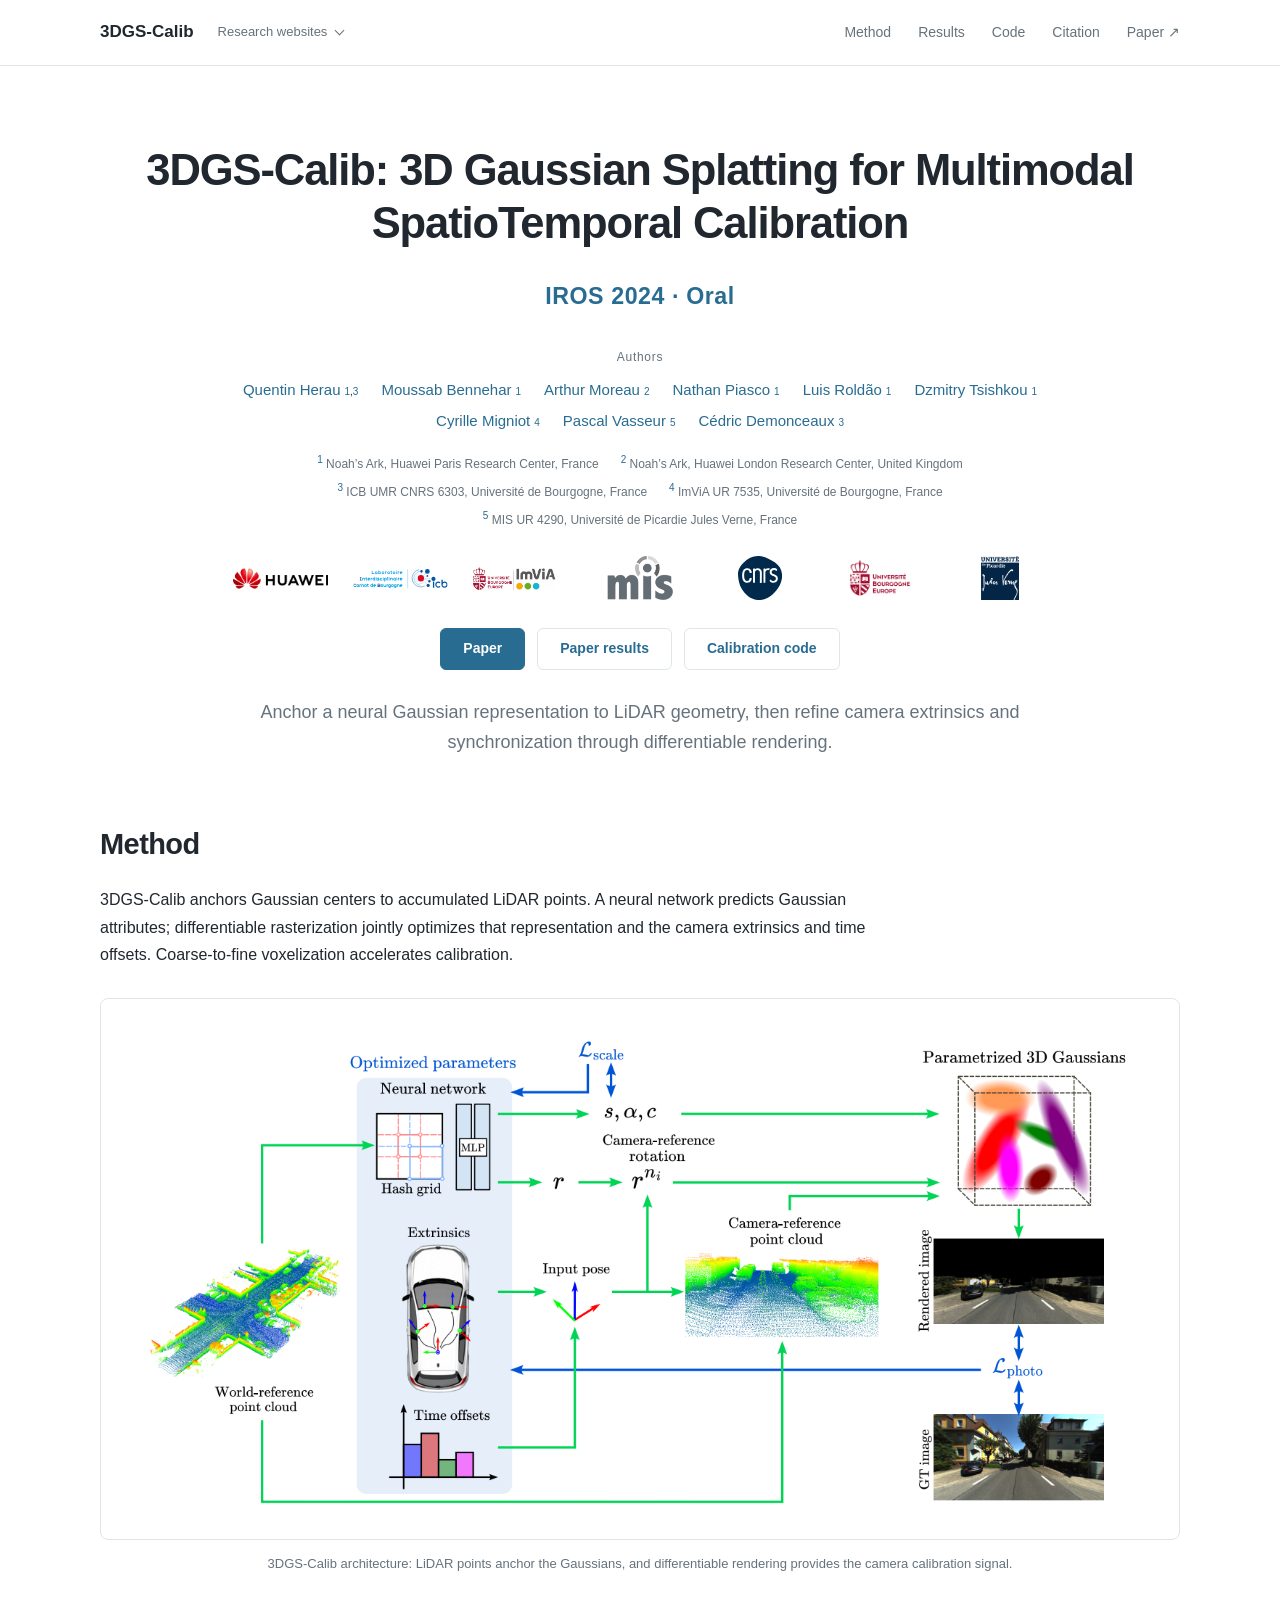
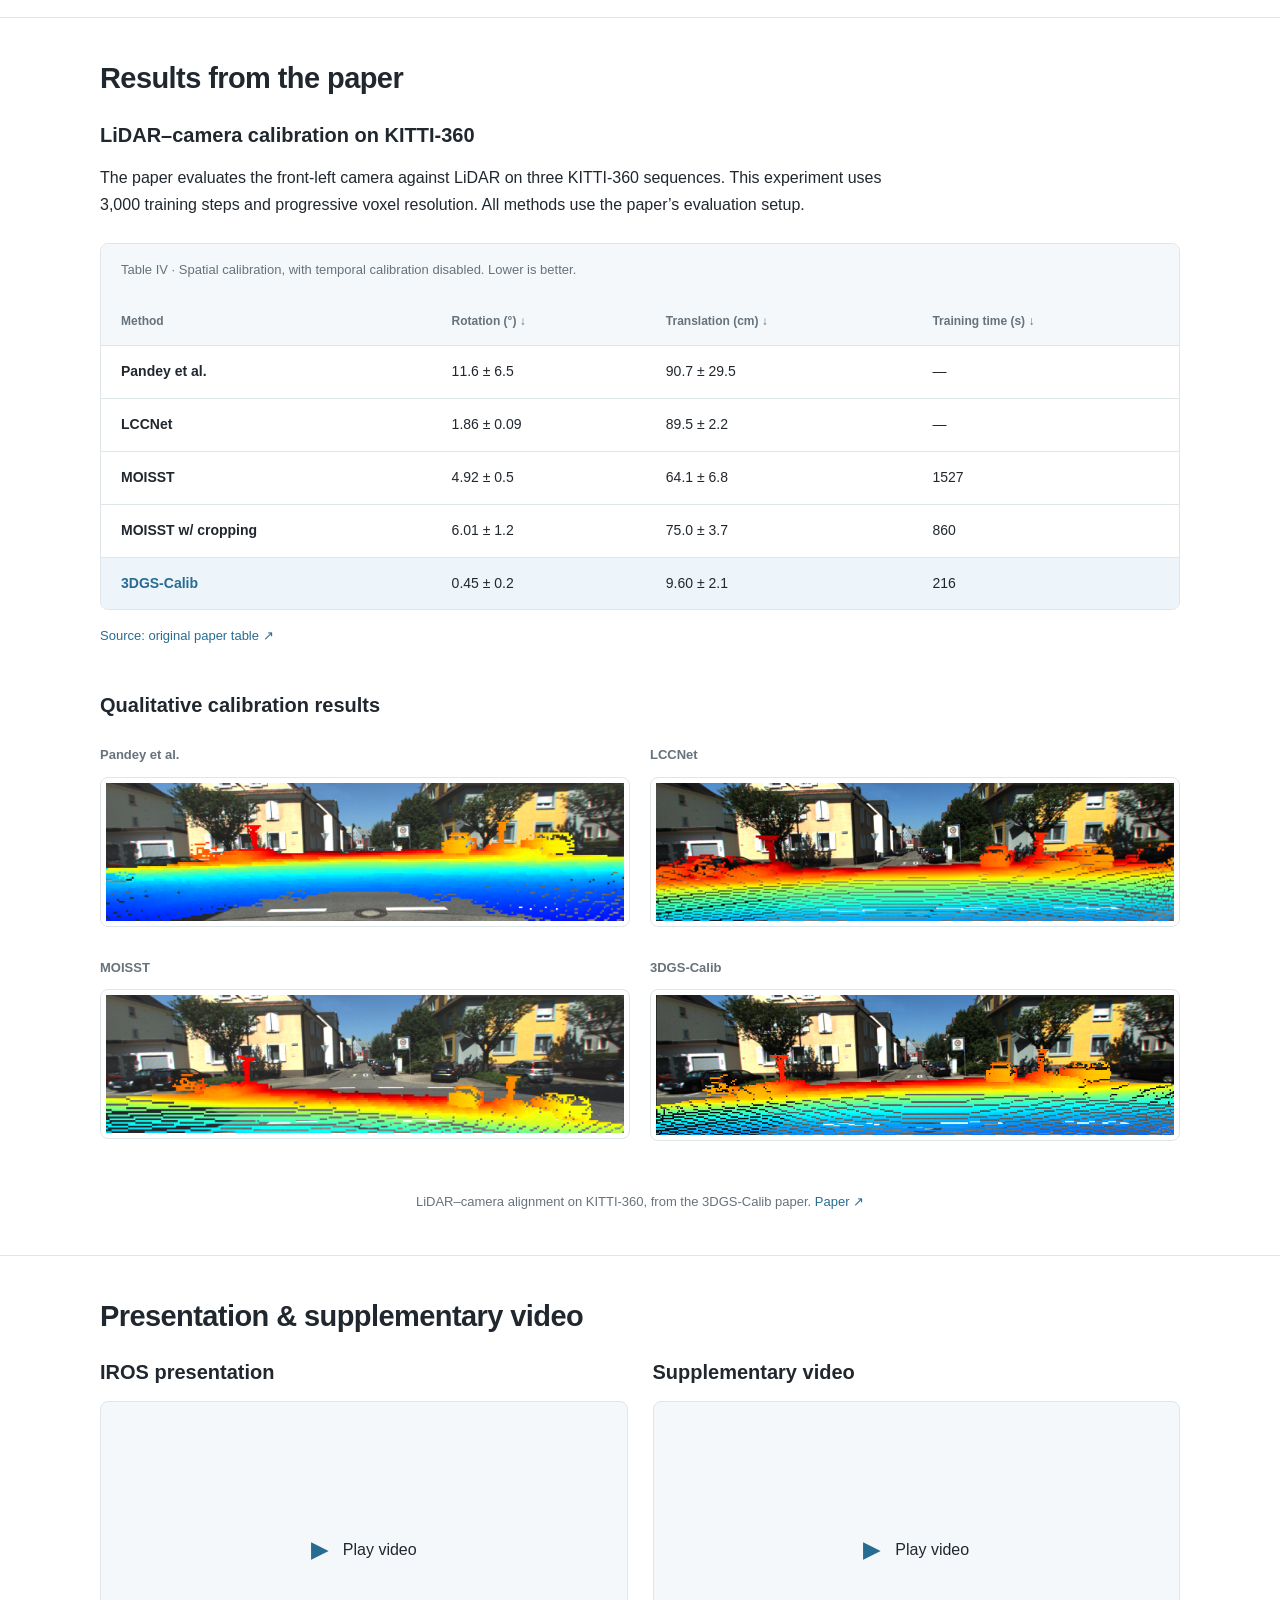
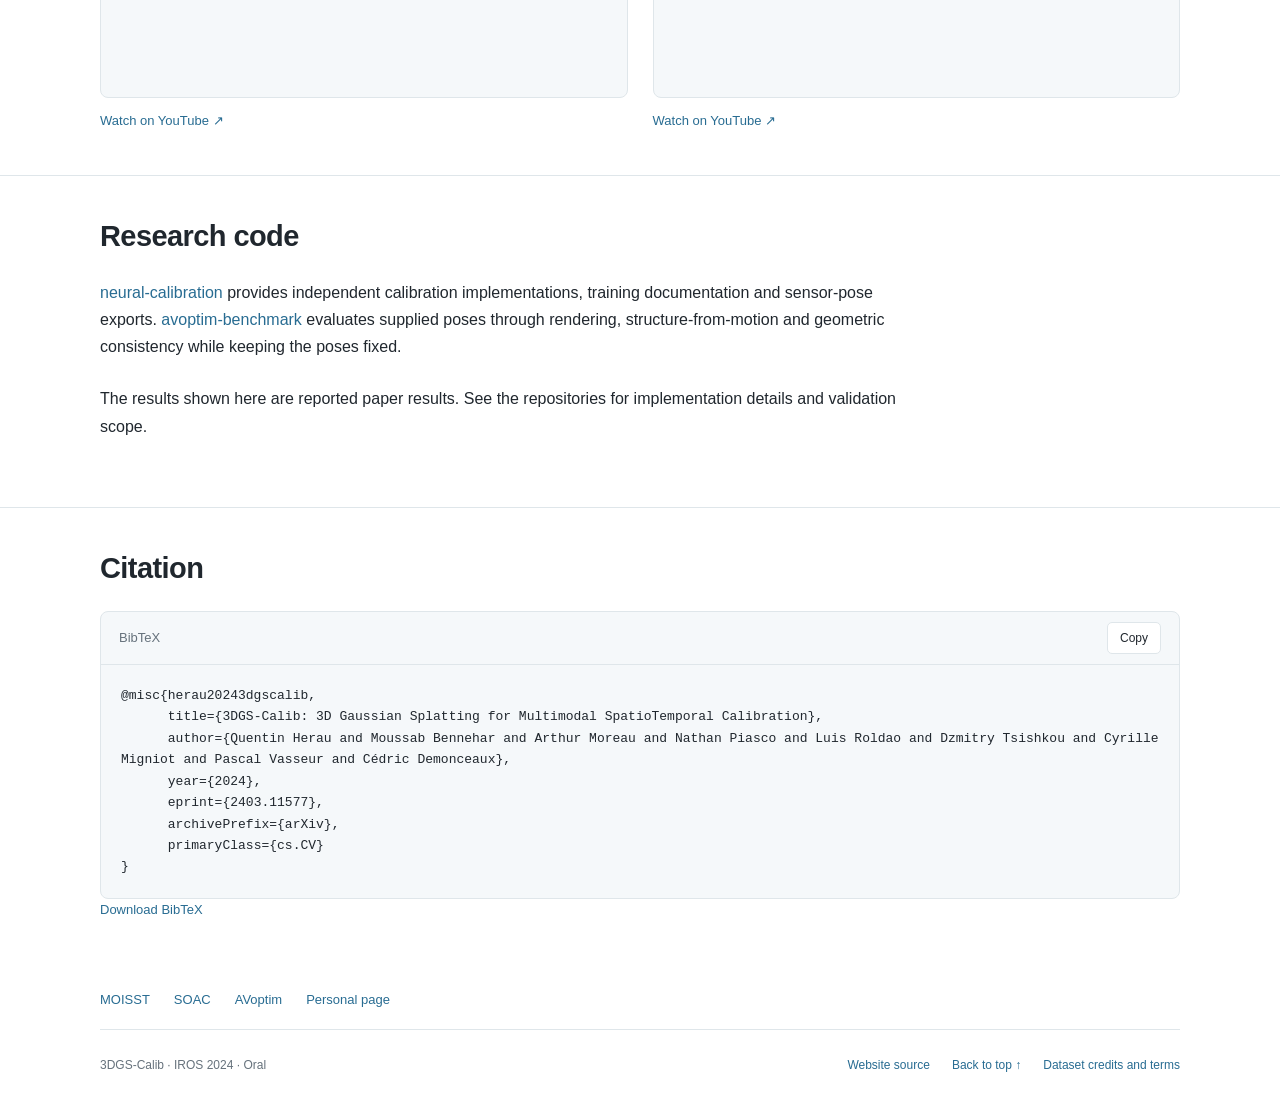
==== commit 79d192a0: "Add dataset attribution and link applicable research data terms" ====
--- a/index.html
+++ b/index.html
@@ -1,8 +1,8 @@
-<!doctype html><html lang="en"><head><meta charset="utf-8"><meta name="viewport" content="width=device-width, initial-scale=1"><title>3DGS-Calib: 3D Gaussian Splatting for Multimodal SpatioTemporal Calibration</title><meta name="description" content="Anchor a neural Gaussian representation to LiDAR geometry, then refine camera extrinsics and synchronization through differentiable rendering."><link rel="canonical" href="https://qherau.github.io/3DGS-Calib/"><meta property="og:title" content="3DGS-Calib: 3D Gaussian Splatting for Multimodal SpatioTemporal Calibration"><meta property="og:image" content="https://qherau.github.io/3DGS-Calib/resources/method_diagram.png"><meta property="og:type" content="website"><link rel="icon" href="data:,"><link rel="stylesheet" href="assets/site.css?v=49a084cb9b4b"><script defer src="assets/site.js?v=03deb969627a"></script><script type="application/ld+json">{"@context": "https://schema.org", "@type": "ScholarlyArticle", "headline": "3DGS-Calib: 3D Gaussian Splatting for Multimodal SpatioTemporal Calibration", "author": [{"@type": "Person", "name": "Quentin Herau"}, {"@type": "Person", "name": "Moussab Bennehar"}, {"@type": "Person", "name": "Arthur Moreau"}, {"@type": "Person", "name": "Nathan Piasco"}, {"@type": "Person", "name": "Luis Roldão"}, {"@type": "Person", "name": "Dzmitry Tsishkou"}, {"@type": "Person", "name": "Cyrille Migniot"}, {"@type": "Person", "name": "Pascal Vasseur"}, {"@type": "Person", "name": "Cédric Demonceaux"}], "sameAs": "https://arxiv.org/abs/2403.11577"}</script></head><body data-project="3DGS-Calib"><a class="skip" href="#main">Skip to content</a><header class="header"><nav class="wrap nav" aria-label="Main navigation"><div class="nav-start"><a class="brand" href="index.html">3DGS-Calib</a><details class="site-switcher" data-site-switcher><summary>Research websites</summary><nav class="site-options" aria-label="Research websites"><a href="https://qherau.github.io/" data-preview-path="../Personal/">Personal page</a><a href="https://qherau.github.io/MOISST/" data-preview-path="../MOISST/">MOISST</a><a href="https://qherau.github.io/SOAC/" data-preview-path="../SOAC/">SOAC</a><a href="https://qherau.github.io/3DGS-Calib/" data-preview-path="../3DGS-Calib/" aria-current="page">3DGS-Calib</a><a href="https://qherau.github.io/AVoptim/" data-preview-path="../AVoptim/">AVoptim</a></nav></details></div><button class="menu-button" data-menu aria-controls="nav-links" aria-expanded="false">Menu</button><div class="nav-links" id="nav-links"><a href="#method">Method</a><a href="#results">Results</a><a href="#code">Code</a><a href="#citation">Citation</a><a href="https://arxiv.org/abs/2403.11577">Paper ↗</a></div></nav></header><main id="main"><section class="paper-header"><div class="wrap"><h1>3DGS-Calib: 3D Gaussian Splatting for Multimodal SpatioTemporal Calibration</h1><p class="venue">IROS 2024 · Oral</p><div class="authors"><span class="author-label">Authors</span><div><span class="author-item"><a href="https://scholar.google.com/citations?user=dxHTZAkAAAAJ&amp;hl=en">Quentin Herau</a><sup><a href="#affiliation-1" aria-label="Affiliation 1">1</a>,<a href="#affiliation-3" aria-label="Affiliation 3">3</a></sup></span><span class="author-item"><a href="https://scholar.google.com/citations?hl=en&amp;user=0jLPiLYAAAAJ">Moussab Bennehar</a><sup><a href="#affiliation-1" aria-label="Affiliation 1">1</a></sup></span><span class="author-item"><a href="https://scholar.google.com/citations?user=fMmoHX0AAAAJ&amp;hl=en">Arthur Moreau</a><sup><a href="#affiliation-2" aria-label="Affiliation 2">2</a></sup></span><span class="author-item"><a href="https://scholar.google.com/citations?hl=en&amp;user=S3zYmOYAAAAJ">Nathan Piasco</a><sup><a href="#affiliation-1" aria-label="Affiliation 1">1</a></sup></span><span class="author-item"><a href="https://scholar.google.com/citations?hl=en&amp;user=bRgp2lUAAAAJ">Luis Roldão</a><sup><a href="#affiliation-1" aria-label="Affiliation 1">1</a></sup></span><span class="author-item"><a href="https://scholar.google.com/citations?hl=en&amp;user=fjUPMcYAAAAJ">Dzmitry Tsishkou</a><sup><a href="#affiliation-1" aria-label="Affiliation 1">1</a></sup></span><span class="author-item"><a href="https://imvia.ube.fr/membres/migniot-cyrille/">Cyrille Migniot</a><sup><a href="#affiliation-4" aria-label="Affiliation 4">4</a></sup></span><span class="author-item"><a href="https://www.mis.u-picardie.fr/index.php/membre/93/Pascal-VASSEUR">Pascal Vasseur</a><sup><a href="#affiliation-5" aria-label="Affiliation 5">5</a></sup></span><span class="author-item"><a href="https://sites.google.com/view/cedricdemonceaux/home">Cédric Demonceaux</a><sup><a href="#affiliation-3" aria-label="Affiliation 3">3</a></sup></span></div><p class="affiliations"><span id="affiliation-1"><sup>1</sup> Noah’s Ark, Huawei Paris Research Center, France</span><span id="affiliation-2"><sup>2</sup> Noah’s Ark, Huawei London Research Center, United Kingdom</span><span id="affiliation-3"><sup>3</sup> ICB UMR CNRS 6303, Université de Bourgogne, France</span><span id="affiliation-4"><sup>4</sup> ImViA UR 7535, Université de Bourgogne, France</span><span id="affiliation-5"><sup>5</sup> MIS UR 4290, Université de Picardie Jules Verne, France</span></p></div><div class="affiliation-logos" aria-label="Affiliated institutions"><a href="https://www.huawei.com/en/"><img src="assets/affiliation-logos/huawei.png" width="266" height="60" alt="Huawei" loading="lazy"></a><a href="https://icb.ube.fr/"><img src="assets/affiliation-logos/icb.svg" width="357" height="71" alt="ICB" loading="lazy"></a><a href="https://imvia.ube.fr/"><img src="assets/affiliation-logos/imvia.png" width="1325" height="321" alt="ImViA" loading="lazy"></a><a href="https://mis.u-picardie.fr/"><img src="assets/affiliation-logos/mis.png" width="542" height="347" alt="MIS" loading="lazy"></a><a href="https://www.cnrs.fr/"><img src="assets/affiliation-logos/cnrs.svg" width="55" height="55" alt="CNRS" loading="lazy"></a><a href="https://www.ube.fr/"><img src="assets/affiliation-logos/ube.png" width="300" height="210" alt="Université Bourgogne Europe" loading="lazy"></a><a href="https://www.u-picardie.fr/"><img src="assets/affiliation-logos/upjv.png" width="3075" height="3558" alt="Université de Picardie Jules Verne" loading="lazy"></a></div><div class="actions"><a class="button" href="https://arxiv.org/abs/2403.11577">Paper</a><a class="button secondary" href="#results">Paper results</a><a class="button secondary" href="https://github.com/qherau/neural-calibration">Calibration code</a></div><p class="lead">Anchor a neural Gaussian representation to LiDAR geometry, then refine camera extrinsics and synchronization through differentiable rendering.</p></div></section><section class="section" id="method"><div class="wrap"><h2>Method</h2><p class="reading">3DGS-Calib anchors Gaussian centers to accumulated LiDAR points. A neural network predicts Gaussian attributes; differentiable rasterization jointly optimizes that representation and the camera extrinsics and time offsets. Coarse-to-fine voxelization accelerates calibration.</p><figure class="paper-figure"><a class="figure-expand" data-expand-figure href="resources/method_diagram.png" aria-label="Enlarge figure"><img src="resources/method_diagram.png" width="1425" height="684" alt="3DGS-Calib architecture: LiDAR points anchor the Gaussians, and differentiable rendering provides the camera calibration signal." loading="lazy"></a><figcaption>3DGS-Calib architecture: LiDAR points anchor the Gaussians, and differentiable rendering provides the camera calibration signal.</figcaption></figure></div></section><section class="section" id="results"><div class="wrap"><h2>Results from the paper</h2><h3>LiDAR–camera calibration on KITTI-360</h3><p class="reading">The paper evaluates the front-left camera against LiDAR on three KITTI-360 sequences. This experiment uses 3,000 training steps and progressive voxel resolution. All methods use the paper’s evaluation setup.</p><div class="table-scroll" tabindex="0" role="region" aria-label="LiDAR–camera calibration on KITTI-360"><table><caption>Table IV · Spatial calibration, with temporal calibration disabled. Lower is better.</caption><thead><tr><th scope="col">Method</th><th scope="col">Rotation (°) ↓</th><th scope="col">Translation (cm) ↓</th><th scope="col">Training time (s) ↓</th></tr></thead><tbody><tr><th scope="row">Pandey et al.</th><td>11.6 ± 6.5</td><td>90.7 ± 29.5</td><td>—</td></tr><tr><th scope="row">LCCNet</th><td>1.86 ± 0.09</td><td>89.5 ± 2.2</td><td>—</td></tr><tr><th scope="row">MOISST</th><td>4.92 ± 0.5</td><td>64.1 ± 6.8</td><td>1527</td></tr><tr><th scope="row">MOISST w/ cropping</th><td>6.01 ± 1.2</td><td>75.0 ± 3.7</td><td>860</td></tr><tr class="method-row"><th scope="row">3DGS-Calib</th><td>0.45 ± 0.2</td><td>9.60 ± 2.1</td><td>216</td></tr></tbody></table></div><p class="source-link"><a href="https://arxiv.org/html/2403.11577">Source: original paper table ↗</a></p><figure class="qualitative-results gs-results"><h3>Qualitative calibration results</h3><div class="result-panel"><h4>Pandey et al.</h4><div class="result-images"><a data-expand-figure class="figure-expand" href="resources/paper-results/figure-4-1.png" aria-label="Enlarge 3DGS-Calib: Pandey et al. LiDAR-to-camera alignment"><img src="resources/paper-results/figure-4-1.png" width="1280" height="341" alt="3DGS-Calib: Pandey et al. LiDAR-to-camera alignment" loading="lazy"></a></div></div><div class="result-panel"><h4>LCCNet</h4><div class="result-images"><a data-expand-figure class="figure-expand" href="resources/paper-results/figure-4-2.png" aria-label="Enlarge 3DGS-Calib: LCCNet LiDAR-to-camera alignment"><img src="resources/paper-results/figure-4-2.png" width="1408" height="376" alt="3DGS-Calib: LCCNet LiDAR-to-camera alignment" loading="lazy"></a></div></div><div class="result-panel"><h4>MOISST</h4><div class="result-images"><a data-expand-figure class="figure-expand" href="resources/paper-results/figure-4-3.png" aria-label="Enlarge 3DGS-Calib: MOISST LiDAR-to-camera alignment"><img src="resources/paper-results/figure-4-3.png" width="1280" height="341" alt="3DGS-Calib: MOISST LiDAR-to-camera alignment" loading="lazy"></a></div></div><div class="result-panel"><h4>3DGS-Calib</h4><div class="result-images"><a data-expand-figure class="figure-expand" href="resources/paper-results/figure-4-4.png" aria-label="Enlarge 3DGS-Calib: 3DGS-Calib LiDAR-to-camera alignment"><img src="resources/paper-results/figure-4-4.png" width="694" height="187" alt="3DGS-Calib: 3DGS-Calib LiDAR-to-camera alignment" loading="lazy"></a></div></div><figcaption>LiDAR–camera alignment on KITTI-360, from the 3DGS-Calib paper. <a href="https://arxiv.org/abs/2403.11577">Paper ↗</a></figcaption></figure></div></section><section class="section" id="videos"><div class="wrap"><h2>Presentation &amp; supplementary video</h2><div class="video-grid"><article class="video-wrap"><h3>IROS presentation</h3><button class="video-placeholder" data-video="9_RE_4xkRcM" data-title="3DGS-Calib — IROS presentation"><span class="play" aria-hidden="true">▶</span><span>Play video</span></button><a class="video-external" href="https://www.youtube.com/watch?v=9_RE_4xkRcM">Watch on YouTube ↗</a></article><article class="video-wrap"><h3>Supplementary video</h3><button class="video-placeholder" data-video="ne4lLaBr4kk" data-title="3DGS-Calib — Supplementary video"><span class="play" aria-hidden="true">▶</span><span>Play video</span></button><a class="video-external" href="https://www.youtube.com/watch?v=ne4lLaBr4kk">Watch on YouTube ↗</a></article></div></div></section><section class="section" id="code"><div class="wrap"><h2>Research code</h2><p class="reading"><a href="https://github.com/qherau/neural-calibration">neural-calibration</a> provides independent calibration implementations, training documentation and sensor-pose exports. <a href="https://github.com/qherau/avoptim-benchmark">avoptim-benchmark</a> evaluates supplied poses through rendering, structure-from-motion and geometric consistency while keeping the poses fixed.</p><p class="reading">The results shown here are reported paper results. See the repositories for implementation details and validation scope.</p></div></section><section class="section" id="citation"><div class="wrap"><h2>Citation</h2><div class="code-panel"><div class="code-head"><span>BibTeX</span><button data-copy="#citation-code">Copy</button></div><pre id="citation-code">@misc{herau20243dgscalib,
+<!doctype html><html lang="en"><head><meta charset="utf-8"><meta name="viewport" content="width=device-width, initial-scale=1"><title>3DGS-Calib: 3D Gaussian Splatting for Multimodal SpatioTemporal Calibration</title><meta name="description" content="Anchor a neural Gaussian representation to LiDAR geometry, then refine camera extrinsics and synchronization through differentiable rendering."><link rel="canonical" href="https://qherau.github.io/3DGS-Calib/"><meta property="og:title" content="3DGS-Calib: 3D Gaussian Splatting for Multimodal SpatioTemporal Calibration"><meta property="og:image" content="https://qherau.github.io/3DGS-Calib/resources/method_diagram.png"><meta property="og:type" content="website"><link rel="icon" href="data:,"><link rel="stylesheet" href="assets/site.css?v=9b049a3fc9c8"><script defer src="assets/site.js?v=03deb969627a"></script><script type="application/ld+json">{"@context": "https://schema.org", "@type": "ScholarlyArticle", "headline": "3DGS-Calib: 3D Gaussian Splatting for Multimodal SpatioTemporal Calibration", "author": [{"@type": "Person", "name": "Quentin Herau"}, {"@type": "Person", "name": "Moussab Bennehar"}, {"@type": "Person", "name": "Arthur Moreau"}, {"@type": "Person", "name": "Nathan Piasco"}, {"@type": "Person", "name": "Luis Roldão"}, {"@type": "Person", "name": "Dzmitry Tsishkou"}, {"@type": "Person", "name": "Cyrille Migniot"}, {"@type": "Person", "name": "Pascal Vasseur"}, {"@type": "Person", "name": "Cédric Demonceaux"}], "sameAs": "https://arxiv.org/abs/2403.11577"}</script></head><body data-project="3DGS-Calib"><a class="skip" href="#main">Skip to content</a><header class="header"><nav class="wrap nav" aria-label="Main navigation"><div class="nav-start"><a class="brand" href="index.html">3DGS-Calib</a><details class="site-switcher" data-site-switcher><summary>Research websites</summary><nav class="site-options" aria-label="Research websites"><a href="https://qherau.github.io/" data-preview-path="../Personal/">Personal page</a><a href="https://qherau.github.io/MOISST/" data-preview-path="../MOISST/">MOISST</a><a href="https://qherau.github.io/SOAC/" data-preview-path="../SOAC/">SOAC</a><a href="https://qherau.github.io/3DGS-Calib/" data-preview-path="../3DGS-Calib/" aria-current="page">3DGS-Calib</a><a href="https://qherau.github.io/AVoptim/" data-preview-path="../AVoptim/">AVoptim</a></nav></details></div><button class="menu-button" data-menu aria-controls="nav-links" aria-expanded="false">Menu</button><div class="nav-links" id="nav-links"><a href="#method">Method</a><a href="#results">Results</a><a href="#code">Code</a><a href="#citation">Citation</a><a href="https://arxiv.org/abs/2403.11577">Paper ↗</a></div></nav></header><main id="main"><section class="paper-header"><div class="wrap"><h1>3DGS-Calib: 3D Gaussian Splatting for Multimodal SpatioTemporal Calibration</h1><p class="venue">IROS 2024 · Oral</p><div class="authors"><span class="author-label">Authors</span><div><span class="author-item"><a href="https://scholar.google.com/citations?user=dxHTZAkAAAAJ&amp;hl=en">Quentin Herau</a><sup><a href="#affiliation-1" aria-label="Affiliation 1">1</a>,<a href="#affiliation-3" aria-label="Affiliation 3">3</a></sup></span><span class="author-item"><a href="https://scholar.google.com/citations?hl=en&amp;user=0jLPiLYAAAAJ">Moussab Bennehar</a><sup><a href="#affiliation-1" aria-label="Affiliation 1">1</a></sup></span><span class="author-item"><a href="https://scholar.google.com/citations?user=fMmoHX0AAAAJ&amp;hl=en">Arthur Moreau</a><sup><a href="#affiliation-2" aria-label="Affiliation 2">2</a></sup></span><span class="author-item"><a href="https://scholar.google.com/citations?hl=en&amp;user=S3zYmOYAAAAJ">Nathan Piasco</a><sup><a href="#affiliation-1" aria-label="Affiliation 1">1</a></sup></span><span class="author-item"><a href="https://scholar.google.com/citations?hl=en&amp;user=bRgp2lUAAAAJ">Luis Roldão</a><sup><a href="#affiliation-1" aria-label="Affiliation 1">1</a></sup></span><span class="author-item"><a href="https://scholar.google.com/citations?hl=en&amp;user=fjUPMcYAAAAJ">Dzmitry Tsishkou</a><sup><a href="#affiliation-1" aria-label="Affiliation 1">1</a></sup></span><span class="author-item"><a href="https://imvia.ube.fr/membres/migniot-cyrille/">Cyrille Migniot</a><sup><a href="#affiliation-4" aria-label="Affiliation 4">4</a></sup></span><span class="author-item"><a href="https://www.mis.u-picardie.fr/index.php/membre/93/Pascal-VASSEUR">Pascal Vasseur</a><sup><a href="#affiliation-5" aria-label="Affiliation 5">5</a></sup></span><span class="author-item"><a href="https://sites.google.com/view/cedricdemonceaux/home">Cédric Demonceaux</a><sup><a href="#affiliation-3" aria-label="Affiliation 3">3</a></sup></span></div><p class="affiliations"><span id="affiliation-1"><sup>1</sup> Noah’s Ark, Huawei Paris Research Center, France</span><span id="affiliation-2"><sup>2</sup> Noah’s Ark, Huawei London Research Center, United Kingdom</span><span id="affiliation-3"><sup>3</sup> ICB UMR CNRS 6303, Université de Bourgogne, France</span><span id="affiliation-4"><sup>4</sup> ImViA UR 7535, Université de Bourgogne, France</span><span id="affiliation-5"><sup>5</sup> MIS UR 4290, Université de Picardie Jules Verne, France</span></p></div><div class="affiliation-logos" aria-label="Affiliated institutions"><a href="https://www.huawei.com/en/"><img src="assets/affiliation-logos/huawei.png" width="266" height="60" alt="Huawei" loading="lazy"></a><a href="https://icb.ube.fr/"><img src="assets/affiliation-logos/icb.svg" width="357" height="71" alt="ICB" loading="lazy"></a><a href="https://imvia.ube.fr/"><img src="assets/affiliation-logos/imvia.png" width="1325" height="321" alt="ImViA" loading="lazy"></a><a href="https://mis.u-picardie.fr/"><img src="assets/affiliation-logos/mis.png" width="542" height="347" alt="MIS" loading="lazy"></a><a href="https://www.cnrs.fr/"><img src="assets/affiliation-logos/cnrs.svg" width="55" height="55" alt="CNRS" loading="lazy"></a><a href="https://www.ube.fr/"><img src="assets/affiliation-logos/ube.png" width="300" height="210" alt="Université Bourgogne Europe" loading="lazy"></a><a href="https://www.u-picardie.fr/"><img src="assets/affiliation-logos/upjv.png" width="3075" height="3558" alt="Université de Picardie Jules Verne" loading="lazy"></a></div><div class="actions"><a class="button" href="https://arxiv.org/abs/2403.11577">Paper</a><a class="button secondary" href="#results">Paper results</a><a class="button secondary" href="https://github.com/qherau/neural-calibration">Calibration code</a></div><p class="lead">Anchor a neural Gaussian representation to LiDAR geometry, then refine camera extrinsics and synchronization through differentiable rendering.</p></div></section><section class="section" id="method"><div class="wrap"><h2>Method</h2><p class="reading">3DGS-Calib anchors Gaussian centers to accumulated LiDAR points. A neural network predicts Gaussian attributes; differentiable rasterization jointly optimizes that representation and the camera extrinsics and time offsets. Coarse-to-fine voxelization accelerates calibration.</p><figure class="paper-figure"><a class="figure-expand" data-expand-figure href="resources/method_diagram.png" aria-label="Enlarge figure"><img src="resources/method_diagram.png" width="1425" height="684" alt="3DGS-Calib architecture: LiDAR points anchor the Gaussians, and differentiable rendering provides the camera calibration signal." loading="lazy"></a><figcaption>3DGS-Calib architecture: LiDAR points anchor the Gaussians, and differentiable rendering provides the camera calibration signal.</figcaption></figure></div></section><section class="section" id="results"><div class="wrap"><h2>Results from the paper</h2><h3>LiDAR–camera calibration on KITTI-360</h3><p class="reading">The paper evaluates the front-left camera against LiDAR on three KITTI-360 sequences. This experiment uses 3,000 training steps and progressive voxel resolution. All methods use the paper’s evaluation setup.</p><div class="table-scroll" tabindex="0" role="region" aria-label="LiDAR–camera calibration on KITTI-360"><table><caption>Table IV · Spatial calibration, with temporal calibration disabled. Lower is better.</caption><thead><tr><th scope="col">Method</th><th scope="col">Rotation (°) ↓</th><th scope="col">Translation (cm) ↓</th><th scope="col">Training time (s) ↓</th></tr></thead><tbody><tr><th scope="row">Pandey et al.</th><td>11.6 ± 6.5</td><td>90.7 ± 29.5</td><td>—</td></tr><tr><th scope="row">LCCNet</th><td>1.86 ± 0.09</td><td>89.5 ± 2.2</td><td>—</td></tr><tr><th scope="row">MOISST</th><td>4.92 ± 0.5</td><td>64.1 ± 6.8</td><td>1527</td></tr><tr><th scope="row">MOISST w/ cropping</th><td>6.01 ± 1.2</td><td>75.0 ± 3.7</td><td>860</td></tr><tr class="method-row"><th scope="row">3DGS-Calib</th><td>0.45 ± 0.2</td><td>9.60 ± 2.1</td><td>216</td></tr></tbody></table></div><p class="source-link"><a href="https://arxiv.org/html/2403.11577">Source: original paper table ↗</a></p><figure class="qualitative-results gs-results"><h3>Qualitative calibration results</h3><div class="result-panel"><h4>Pandey et al.</h4><div class="result-images"><a data-expand-figure class="figure-expand" href="resources/paper-results/figure-4-1.png" aria-label="Enlarge 3DGS-Calib: Pandey et al. LiDAR-to-camera alignment"><img src="resources/paper-results/figure-4-1.png" width="1280" height="341" alt="3DGS-Calib: Pandey et al. LiDAR-to-camera alignment" loading="lazy"></a></div></div><div class="result-panel"><h4>LCCNet</h4><div class="result-images"><a data-expand-figure class="figure-expand" href="resources/paper-results/figure-4-2.png" aria-label="Enlarge 3DGS-Calib: LCCNet LiDAR-to-camera alignment"><img src="resources/paper-results/figure-4-2.png" width="1408" height="376" alt="3DGS-Calib: LCCNet LiDAR-to-camera alignment" loading="lazy"></a></div></div><div class="result-panel"><h4>MOISST</h4><div class="result-images"><a data-expand-figure class="figure-expand" href="resources/paper-results/figure-4-3.png" aria-label="Enlarge 3DGS-Calib: MOISST LiDAR-to-camera alignment"><img src="resources/paper-results/figure-4-3.png" width="1280" height="341" alt="3DGS-Calib: MOISST LiDAR-to-camera alignment" loading="lazy"></a></div></div><div class="result-panel"><h4>3DGS-Calib</h4><div class="result-images"><a data-expand-figure class="figure-expand" href="resources/paper-results/figure-4-4.png" aria-label="Enlarge 3DGS-Calib: 3DGS-Calib LiDAR-to-camera alignment"><img src="resources/paper-results/figure-4-4.png" width="694" height="187" alt="3DGS-Calib: 3DGS-Calib LiDAR-to-camera alignment" loading="lazy"></a></div></div><figcaption>LiDAR–camera alignment on KITTI-360, from the 3DGS-Calib paper. <a href="https://arxiv.org/abs/2403.11577">Paper ↗</a></figcaption></figure></div></section><section class="section" id="videos"><div class="wrap"><h2>Presentation &amp; supplementary video</h2><div class="video-grid"><article class="video-wrap"><h3>IROS presentation</h3><button class="video-placeholder" data-video="9_RE_4xkRcM" data-title="3DGS-Calib — IROS presentation"><span class="play" aria-hidden="true">▶</span><span>Play video</span></button><a class="video-external" href="https://www.youtube.com/watch?v=9_RE_4xkRcM">Watch on YouTube ↗</a></article><article class="video-wrap"><h3>Supplementary video</h3><button class="video-placeholder" data-video="ne4lLaBr4kk" data-title="3DGS-Calib — Supplementary video"><span class="play" aria-hidden="true">▶</span><span>Play video</span></button><a class="video-external" href="https://www.youtube.com/watch?v=ne4lLaBr4kk">Watch on YouTube ↗</a></article></div></div></section><section class="section" id="code"><div class="wrap"><h2>Research code</h2><p class="reading"><a href="https://github.com/qherau/neural-calibration">neural-calibration</a> provides independent calibration implementations, training documentation and sensor-pose exports. <a href="https://github.com/qherau/avoptim-benchmark">avoptim-benchmark</a> evaluates supplied poses through rendering, structure-from-motion and geometric consistency while keeping the poses fixed.</p><p class="reading">The results shown here are reported paper results. See the repositories for implementation details and validation scope.</p></div></section><section class="section" id="citation"><div class="wrap"><h2>Citation</h2><div class="code-panel"><div class="code-head"><span>BibTeX</span><button data-copy="#citation-code">Copy</button></div><pre id="citation-code">@misc{herau20243dgscalib,
       title={3DGS-Calib: 3D Gaussian Splatting for Multimodal SpatioTemporal Calibration},
       author={Quentin Herau and Moussab Bennehar and Arthur Moreau and Nathan Piasco and Luis Roldao and Dzmitry Tsishkou and Cyrille Migniot and Pascal Vasseur and Cédric Demonceaux},
       year={2024},
       eprint={2403.11577},
       archivePrefix={arXiv},
       primaryClass={cs.CV}
-}</pre></div><p class="source-link"><a href="resources/bibtex.txt" download>Download BibTeX</a></p></div></section></main><footer class="footer"><div class="wrap"><nav class="related-sites" aria-label="Related research"><a href="https://qherau.github.io/MOISST/" data-preview-path="../MOISST/">MOISST</a><a href="https://qherau.github.io/SOAC/" data-preview-path="../SOAC/">SOAC</a><a href="https://qherau.github.io/AVoptim/" data-preview-path="../AVoptim/">AVoptim</a><a href="https://qherau.github.io/" data-preview-path="../Personal/">Personal page</a></nav><span>3DGS-Calib · IROS 2024 · Oral</span><div><a href="https://github.com/qherau/3DGS-Calib">Website source</a><a href="#main">Back to top ↑</a></div></div></footer><dialog id="figure-dialog" aria-labelledby="figure-caption"><div class="dialog-head"><span>Paper figure</span><button id="close-figure">Close ×</button></div><img id="dialog-image" alt=""><p id="figure-caption"></p></dialog><p class="sr-only" id="site-status" role="status" aria-live="polite"></p></body></html>+}</pre></div><p class="source-link"><a href="resources/bibtex.txt" download>Download BibTeX</a></p></div></section></main><footer class="footer"><div class="wrap"><nav class="related-sites" aria-label="Related research"><a href="https://qherau.github.io/MOISST/" data-preview-path="../MOISST/">MOISST</a><a href="https://qherau.github.io/SOAC/" data-preview-path="../SOAC/">SOAC</a><a href="https://qherau.github.io/AVoptim/" data-preview-path="../AVoptim/">AVoptim</a><a href="https://qherau.github.io/" data-preview-path="../Personal/">Personal page</a></nav><span>3DGS-Calib · IROS 2024 · Oral</span><div><a href="https://github.com/qherau/3DGS-Calib">Website source</a><a href="#main">Back to top ↑</a><a href="data-terms.html">Dataset credits and terms</a></div></div></footer><dialog id="figure-dialog" aria-labelledby="figure-caption"><div class="dialog-head"><span>Paper figure</span><button id="close-figure">Close ×</button></div><img id="dialog-image" alt=""><p id="figure-caption"></p></dialog><p class="sr-only" id="site-status" role="status" aria-live="polite"></p></body></html>
--- a/assets/site.css
+++ b/assets/site.css
@@ -14,6 +14,6 @@
 
 .nav-start{display:flex;align-items:center;gap:24px}.site-switcher{position:relative;max-width:none;border:0;border-radius:0;padding:0;margin:0;font-size:13px}.site-switcher summary{display:flex;align-items:center;gap:9px;list-style:none;color:var(--muted);font-weight:500;white-space:nowrap}.site-switcher summary::-webkit-details-marker{display:none}.site-switcher summary::after{content:"";width:6px;height:6px;border-right:1.5px solid currentColor;border-bottom:1.5px solid currentColor;transform:rotate(45deg);margin-top:-3px}.site-switcher[open] summary::after{transform:rotate(225deg);margin-top:3px}.site-switcher summary:focus-visible{outline:3px solid #70b4da;outline-offset:5px}.site-options{position:absolute;top:calc(100% + 20px);left:0;min-width:205px;padding:7px;background:var(--paper);border:1px solid var(--line);border-radius:6px;box-shadow:0 8px 24px #20272e14;display:flex;flex-direction:column;gap:2px;z-index:30}.site-options a{display:block;padding:8px 11px;color:var(--ink);font-size:13px}.site-options a:hover,.site-options a[aria-current="page"]{background:var(--soft);text-decoration:none;border-radius:3px}.site-options a[aria-current="page"]{font-weight:600}.affiliation-logos{display:flex;align-items:center;justify-content:center;flex-wrap:wrap;gap:18px 25px;margin:26px auto 0;max-width:900px}.affiliation-logos a{display:flex;align-items:center;justify-content:center;width:95px;height:44px}.affiliation-logos img{width:auto;height:auto;max-width:95px;max-height:44px;object-fit:contain}
 @media(max-width:720px){.nav-start{gap:18px}.site-switcher{font-size:12px}.site-options{top:calc(100% + 21px)}.affiliation-logos{gap:15px 18px;margin-top:22px}.affiliation-logos a{width:78px;height:37px}.affiliation-logos img{max-width:78px;max-height:37px}}
-@media(max-width:480px){.nav{gap:8px}.nav-start{gap:13px}.brand{font-size:14px}.site-switcher{font-size:12px}.menu-button{font-size:12px;padding:5px 9px}.site-switcher summary{gap:7px}.site-options{left:auto;right:0}.affiliation-logos{gap:15px 17px}}
+@media(max-width:480px){.nav{gap:8px;position:relative}.nav-start{gap:13px}.brand{font-size:14px}.site-switcher{font-size:12px}.menu-button{font-size:12px;padding:5px 9px}.site-switcher summary{gap:7px}.site-switcher{position:static}.site-options{left:0;right:auto;top:100%}.affiliation-logos{gap:15px 17px}}
 
 @media(max-width:720px){html:not(.js) .menu-button{display:none}html:not(.js) .nav{height:auto;min-height:60px;flex-wrap:wrap;padding-block:12px}html:not(.js) .nav-links{display:flex;position:static;padding:8px 0 0;border:0;width:100%}}
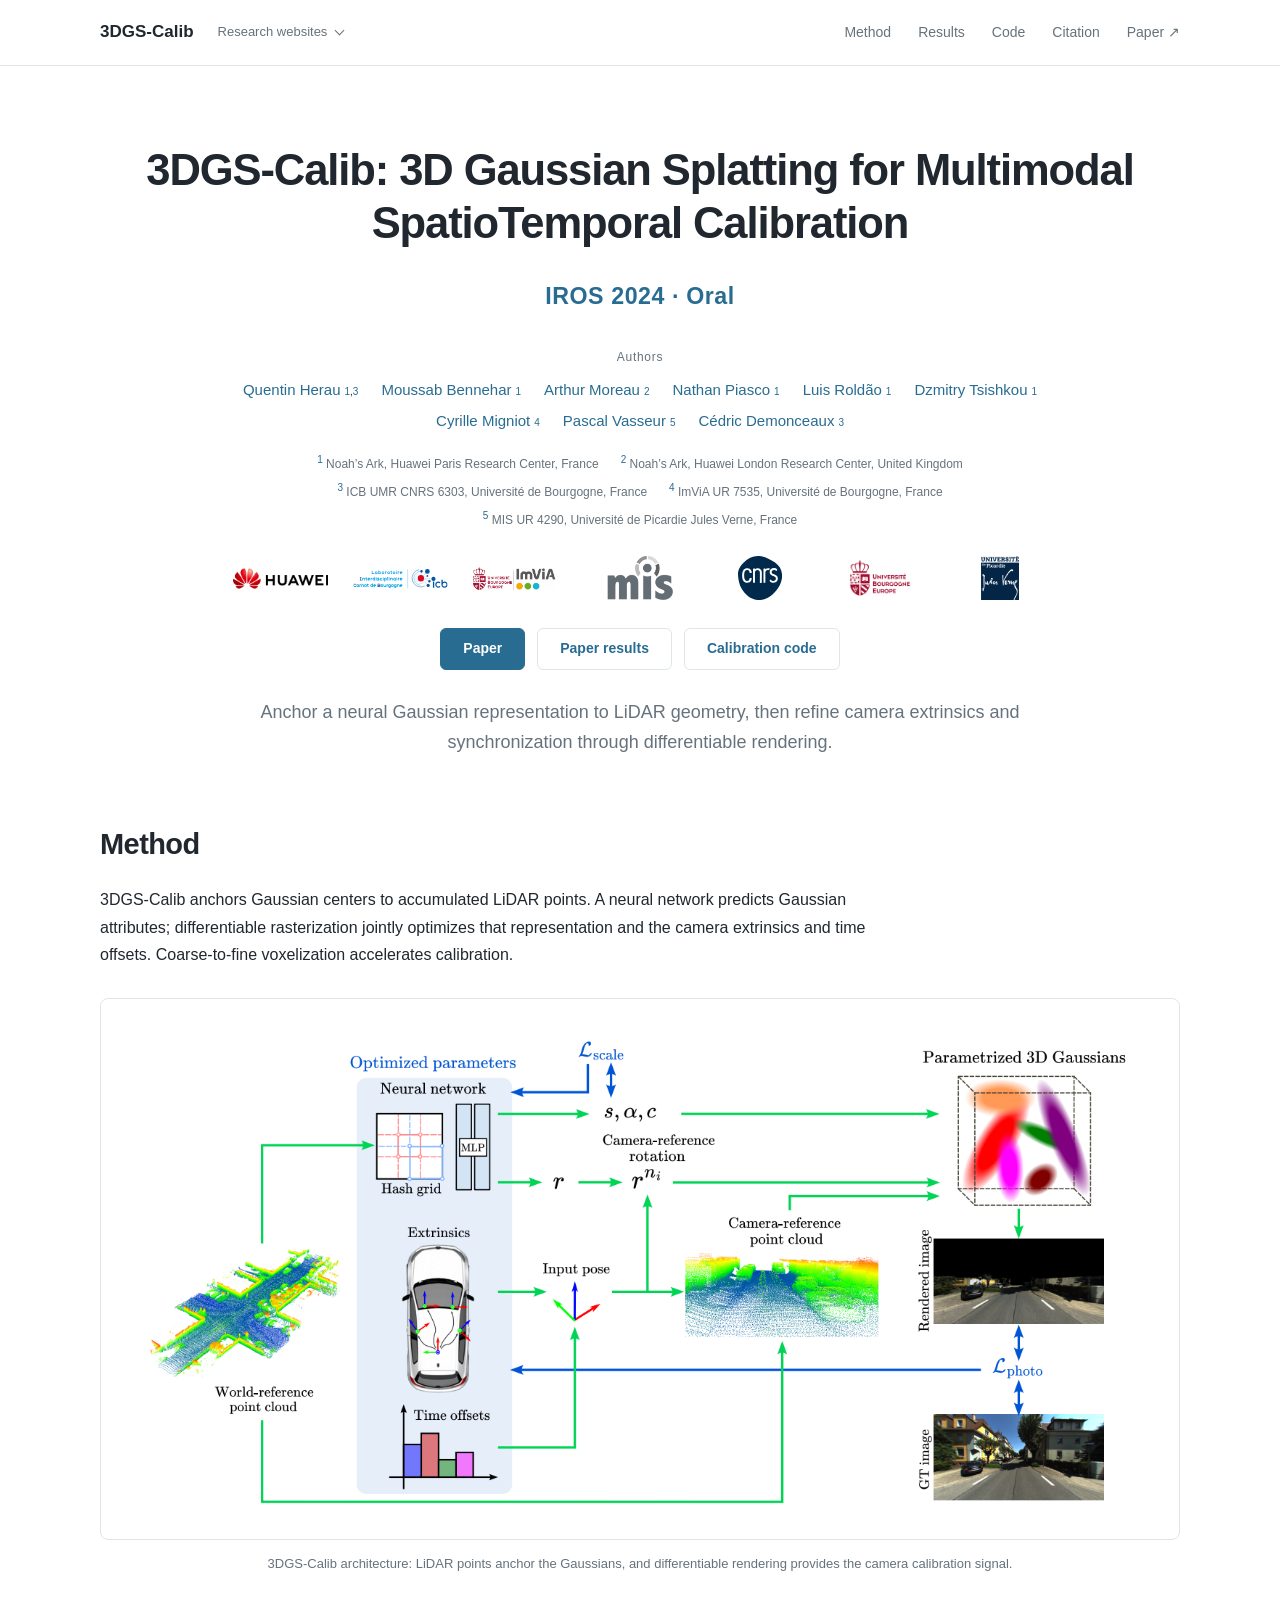
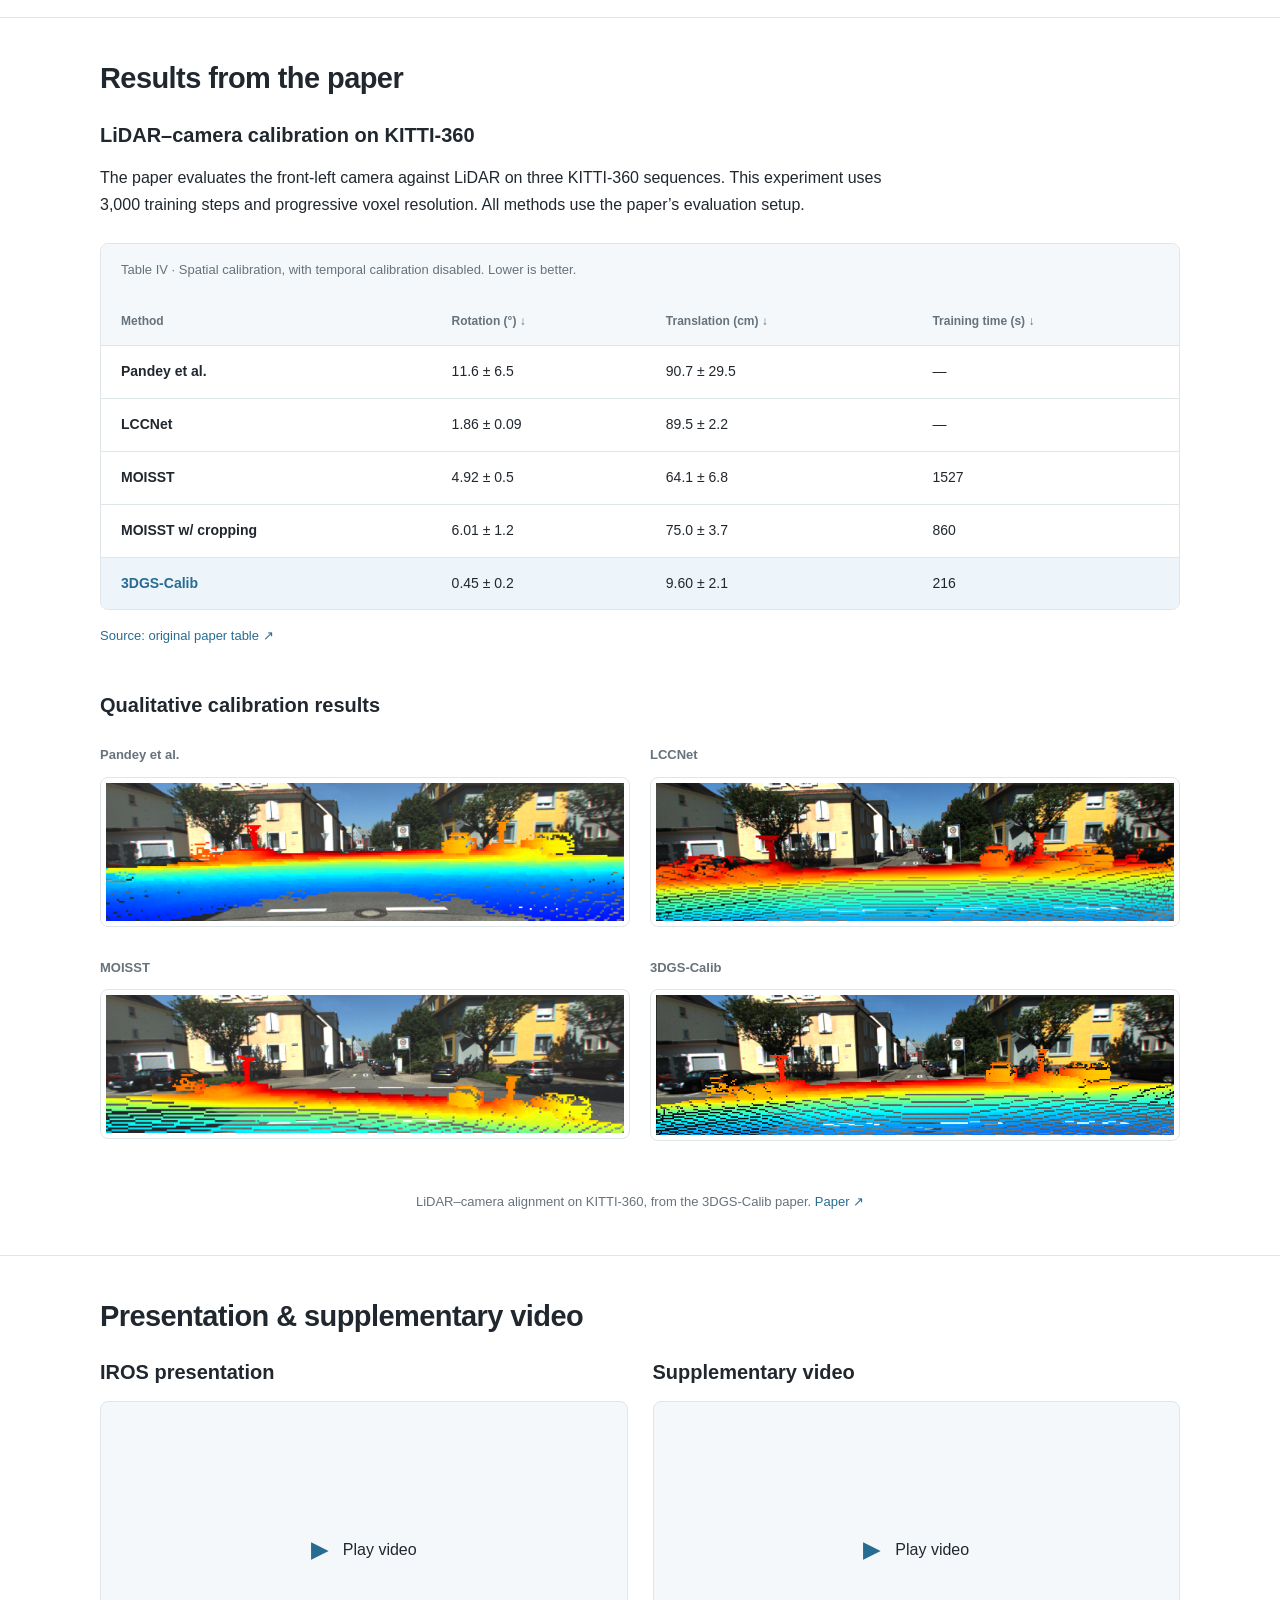
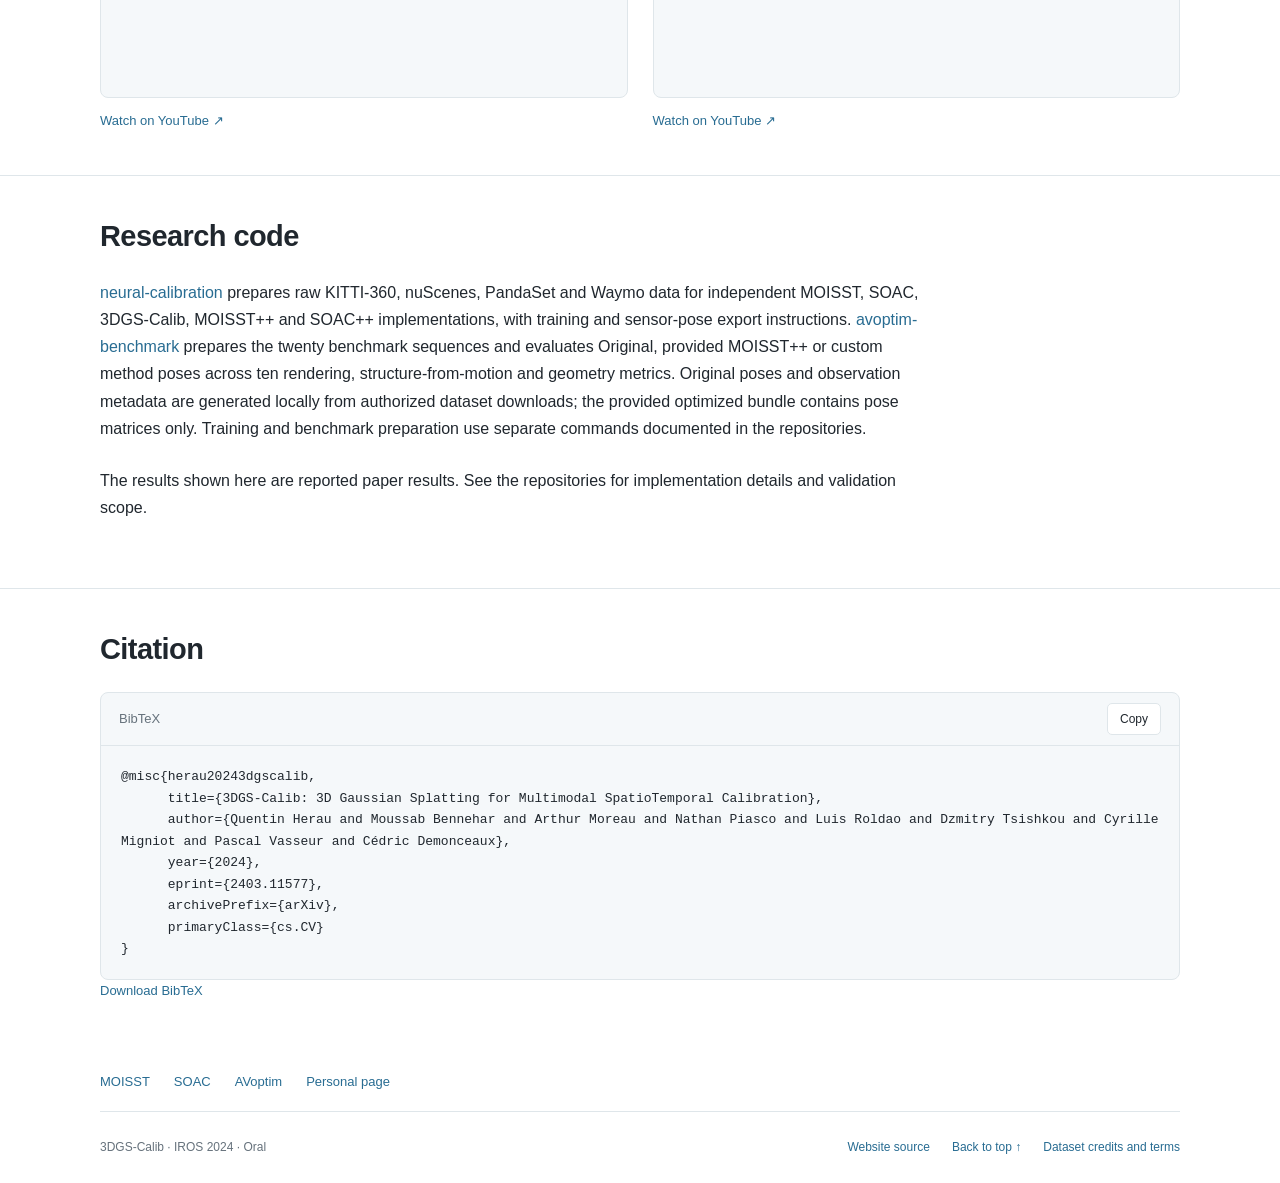
==== commit c04b10f2: "Clarify raw-data preparation, optimized pose bundles and release scope" ====
--- a/index.html
+++ b/index.html
@@ -1,4 +1,4 @@
-<!doctype html><html lang="en"><head><meta charset="utf-8"><meta name="viewport" content="width=device-width, initial-scale=1"><title>3DGS-Calib: 3D Gaussian Splatting for Multimodal SpatioTemporal Calibration</title><meta name="description" content="Anchor a neural Gaussian representation to LiDAR geometry, then refine camera extrinsics and synchronization through differentiable rendering."><link rel="canonical" href="https://qherau.github.io/3DGS-Calib/"><meta property="og:title" content="3DGS-Calib: 3D Gaussian Splatting for Multimodal SpatioTemporal Calibration"><meta property="og:image" content="https://qherau.github.io/3DGS-Calib/resources/method_diagram.png"><meta property="og:type" content="website"><link rel="icon" href="data:,"><link rel="stylesheet" href="assets/site.css?v=9b049a3fc9c8"><script defer src="assets/site.js?v=03deb969627a"></script><script type="application/ld+json">{"@context": "https://schema.org", "@type": "ScholarlyArticle", "headline": "3DGS-Calib: 3D Gaussian Splatting for Multimodal SpatioTemporal Calibration", "author": [{"@type": "Person", "name": "Quentin Herau"}, {"@type": "Person", "name": "Moussab Bennehar"}, {"@type": "Person", "name": "Arthur Moreau"}, {"@type": "Person", "name": "Nathan Piasco"}, {"@type": "Person", "name": "Luis Roldão"}, {"@type": "Person", "name": "Dzmitry Tsishkou"}, {"@type": "Person", "name": "Cyrille Migniot"}, {"@type": "Person", "name": "Pascal Vasseur"}, {"@type": "Person", "name": "Cédric Demonceaux"}], "sameAs": "https://arxiv.org/abs/2403.11577"}</script></head><body data-project="3DGS-Calib"><a class="skip" href="#main">Skip to content</a><header class="header"><nav class="wrap nav" aria-label="Main navigation"><div class="nav-start"><a class="brand" href="index.html">3DGS-Calib</a><details class="site-switcher" data-site-switcher><summary>Research websites</summary><nav class="site-options" aria-label="Research websites"><a href="https://qherau.github.io/" data-preview-path="../Personal/">Personal page</a><a href="https://qherau.github.io/MOISST/" data-preview-path="../MOISST/">MOISST</a><a href="https://qherau.github.io/SOAC/" data-preview-path="../SOAC/">SOAC</a><a href="https://qherau.github.io/3DGS-Calib/" data-preview-path="../3DGS-Calib/" aria-current="page">3DGS-Calib</a><a href="https://qherau.github.io/AVoptim/" data-preview-path="../AVoptim/">AVoptim</a></nav></details></div><button class="menu-button" data-menu aria-controls="nav-links" aria-expanded="false">Menu</button><div class="nav-links" id="nav-links"><a href="#method">Method</a><a href="#results">Results</a><a href="#code">Code</a><a href="#citation">Citation</a><a href="https://arxiv.org/abs/2403.11577">Paper ↗</a></div></nav></header><main id="main"><section class="paper-header"><div class="wrap"><h1>3DGS-Calib: 3D Gaussian Splatting for Multimodal SpatioTemporal Calibration</h1><p class="venue">IROS 2024 · Oral</p><div class="authors"><span class="author-label">Authors</span><div><span class="author-item"><a href="https://scholar.google.com/citations?user=dxHTZAkAAAAJ&amp;hl=en">Quentin Herau</a><sup><a href="#affiliation-1" aria-label="Affiliation 1">1</a>,<a href="#affiliation-3" aria-label="Affiliation 3">3</a></sup></span><span class="author-item"><a href="https://scholar.google.com/citations?hl=en&amp;user=0jLPiLYAAAAJ">Moussab Bennehar</a><sup><a href="#affiliation-1" aria-label="Affiliation 1">1</a></sup></span><span class="author-item"><a href="https://scholar.google.com/citations?user=fMmoHX0AAAAJ&amp;hl=en">Arthur Moreau</a><sup><a href="#affiliation-2" aria-label="Affiliation 2">2</a></sup></span><span class="author-item"><a href="https://scholar.google.com/citations?hl=en&amp;user=S3zYmOYAAAAJ">Nathan Piasco</a><sup><a href="#affiliation-1" aria-label="Affiliation 1">1</a></sup></span><span class="author-item"><a href="https://scholar.google.com/citations?hl=en&amp;user=bRgp2lUAAAAJ">Luis Roldão</a><sup><a href="#affiliation-1" aria-label="Affiliation 1">1</a></sup></span><span class="author-item"><a href="https://scholar.google.com/citations?hl=en&amp;user=fjUPMcYAAAAJ">Dzmitry Tsishkou</a><sup><a href="#affiliation-1" aria-label="Affiliation 1">1</a></sup></span><span class="author-item"><a href="https://imvia.ube.fr/membres/migniot-cyrille/">Cyrille Migniot</a><sup><a href="#affiliation-4" aria-label="Affiliation 4">4</a></sup></span><span class="author-item"><a href="https://www.mis.u-picardie.fr/index.php/membre/93/Pascal-VASSEUR">Pascal Vasseur</a><sup><a href="#affiliation-5" aria-label="Affiliation 5">5</a></sup></span><span class="author-item"><a href="https://sites.google.com/view/cedricdemonceaux/home">Cédric Demonceaux</a><sup><a href="#affiliation-3" aria-label="Affiliation 3">3</a></sup></span></div><p class="affiliations"><span id="affiliation-1"><sup>1</sup> Noah’s Ark, Huawei Paris Research Center, France</span><span id="affiliation-2"><sup>2</sup> Noah’s Ark, Huawei London Research Center, United Kingdom</span><span id="affiliation-3"><sup>3</sup> ICB UMR CNRS 6303, Université de Bourgogne, France</span><span id="affiliation-4"><sup>4</sup> ImViA UR 7535, Université de Bourgogne, France</span><span id="affiliation-5"><sup>5</sup> MIS UR 4290, Université de Picardie Jules Verne, France</span></p></div><div class="affiliation-logos" aria-label="Affiliated institutions"><a href="https://www.huawei.com/en/"><img src="assets/affiliation-logos/huawei.png" width="266" height="60" alt="Huawei" loading="lazy"></a><a href="https://icb.ube.fr/"><img src="assets/affiliation-logos/icb.svg" width="357" height="71" alt="ICB" loading="lazy"></a><a href="https://imvia.ube.fr/"><img src="assets/affiliation-logos/imvia.png" width="1325" height="321" alt="ImViA" loading="lazy"></a><a href="https://mis.u-picardie.fr/"><img src="assets/affiliation-logos/mis.png" width="542" height="347" alt="MIS" loading="lazy"></a><a href="https://www.cnrs.fr/"><img src="assets/affiliation-logos/cnrs.svg" width="55" height="55" alt="CNRS" loading="lazy"></a><a href="https://www.ube.fr/"><img src="assets/affiliation-logos/ube.png" width="300" height="210" alt="Université Bourgogne Europe" loading="lazy"></a><a href="https://www.u-picardie.fr/"><img src="assets/affiliation-logos/upjv.png" width="3075" height="3558" alt="Université de Picardie Jules Verne" loading="lazy"></a></div><div class="actions"><a class="button" href="https://arxiv.org/abs/2403.11577">Paper</a><a class="button secondary" href="#results">Paper results</a><a class="button secondary" href="https://github.com/qherau/neural-calibration">Calibration code</a></div><p class="lead">Anchor a neural Gaussian representation to LiDAR geometry, then refine camera extrinsics and synchronization through differentiable rendering.</p></div></section><section class="section" id="method"><div class="wrap"><h2>Method</h2><p class="reading">3DGS-Calib anchors Gaussian centers to accumulated LiDAR points. A neural network predicts Gaussian attributes; differentiable rasterization jointly optimizes that representation and the camera extrinsics and time offsets. Coarse-to-fine voxelization accelerates calibration.</p><figure class="paper-figure"><a class="figure-expand" data-expand-figure href="resources/method_diagram.png" aria-label="Enlarge figure"><img src="resources/method_diagram.png" width="1425" height="684" alt="3DGS-Calib architecture: LiDAR points anchor the Gaussians, and differentiable rendering provides the camera calibration signal." loading="lazy"></a><figcaption>3DGS-Calib architecture: LiDAR points anchor the Gaussians, and differentiable rendering provides the camera calibration signal.</figcaption></figure></div></section><section class="section" id="results"><div class="wrap"><h2>Results from the paper</h2><h3>LiDAR–camera calibration on KITTI-360</h3><p class="reading">The paper evaluates the front-left camera against LiDAR on three KITTI-360 sequences. This experiment uses 3,000 training steps and progressive voxel resolution. All methods use the paper’s evaluation setup.</p><div class="table-scroll" tabindex="0" role="region" aria-label="LiDAR–camera calibration on KITTI-360"><table><caption>Table IV · Spatial calibration, with temporal calibration disabled. Lower is better.</caption><thead><tr><th scope="col">Method</th><th scope="col">Rotation (°) ↓</th><th scope="col">Translation (cm) ↓</th><th scope="col">Training time (s) ↓</th></tr></thead><tbody><tr><th scope="row">Pandey et al.</th><td>11.6 ± 6.5</td><td>90.7 ± 29.5</td><td>—</td></tr><tr><th scope="row">LCCNet</th><td>1.86 ± 0.09</td><td>89.5 ± 2.2</td><td>—</td></tr><tr><th scope="row">MOISST</th><td>4.92 ± 0.5</td><td>64.1 ± 6.8</td><td>1527</td></tr><tr><th scope="row">MOISST w/ cropping</th><td>6.01 ± 1.2</td><td>75.0 ± 3.7</td><td>860</td></tr><tr class="method-row"><th scope="row">3DGS-Calib</th><td>0.45 ± 0.2</td><td>9.60 ± 2.1</td><td>216</td></tr></tbody></table></div><p class="source-link"><a href="https://arxiv.org/html/2403.11577">Source: original paper table ↗</a></p><figure class="qualitative-results gs-results"><h3>Qualitative calibration results</h3><div class="result-panel"><h4>Pandey et al.</h4><div class="result-images"><a data-expand-figure class="figure-expand" href="resources/paper-results/figure-4-1.png" aria-label="Enlarge 3DGS-Calib: Pandey et al. LiDAR-to-camera alignment"><img src="resources/paper-results/figure-4-1.png" width="1280" height="341" alt="3DGS-Calib: Pandey et al. LiDAR-to-camera alignment" loading="lazy"></a></div></div><div class="result-panel"><h4>LCCNet</h4><div class="result-images"><a data-expand-figure class="figure-expand" href="resources/paper-results/figure-4-2.png" aria-label="Enlarge 3DGS-Calib: LCCNet LiDAR-to-camera alignment"><img src="resources/paper-results/figure-4-2.png" width="1408" height="376" alt="3DGS-Calib: LCCNet LiDAR-to-camera alignment" loading="lazy"></a></div></div><div class="result-panel"><h4>MOISST</h4><div class="result-images"><a data-expand-figure class="figure-expand" href="resources/paper-results/figure-4-3.png" aria-label="Enlarge 3DGS-Calib: MOISST LiDAR-to-camera alignment"><img src="resources/paper-results/figure-4-3.png" width="1280" height="341" alt="3DGS-Calib: MOISST LiDAR-to-camera alignment" loading="lazy"></a></div></div><div class="result-panel"><h4>3DGS-Calib</h4><div class="result-images"><a data-expand-figure class="figure-expand" href="resources/paper-results/figure-4-4.png" aria-label="Enlarge 3DGS-Calib: 3DGS-Calib LiDAR-to-camera alignment"><img src="resources/paper-results/figure-4-4.png" width="694" height="187" alt="3DGS-Calib: 3DGS-Calib LiDAR-to-camera alignment" loading="lazy"></a></div></div><figcaption>LiDAR–camera alignment on KITTI-360, from the 3DGS-Calib paper. <a href="https://arxiv.org/abs/2403.11577">Paper ↗</a></figcaption></figure></div></section><section class="section" id="videos"><div class="wrap"><h2>Presentation &amp; supplementary video</h2><div class="video-grid"><article class="video-wrap"><h3>IROS presentation</h3><button class="video-placeholder" data-video="9_RE_4xkRcM" data-title="3DGS-Calib — IROS presentation"><span class="play" aria-hidden="true">▶</span><span>Play video</span></button><a class="video-external" href="https://www.youtube.com/watch?v=9_RE_4xkRcM">Watch on YouTube ↗</a></article><article class="video-wrap"><h3>Supplementary video</h3><button class="video-placeholder" data-video="ne4lLaBr4kk" data-title="3DGS-Calib — Supplementary video"><span class="play" aria-hidden="true">▶</span><span>Play video</span></button><a class="video-external" href="https://www.youtube.com/watch?v=ne4lLaBr4kk">Watch on YouTube ↗</a></article></div></div></section><section class="section" id="code"><div class="wrap"><h2>Research code</h2><p class="reading"><a href="https://github.com/qherau/neural-calibration">neural-calibration</a> provides independent calibration implementations, training documentation and sensor-pose exports. <a href="https://github.com/qherau/avoptim-benchmark">avoptim-benchmark</a> evaluates supplied poses through rendering, structure-from-motion and geometric consistency while keeping the poses fixed.</p><p class="reading">The results shown here are reported paper results. See the repositories for implementation details and validation scope.</p></div></section><section class="section" id="citation"><div class="wrap"><h2>Citation</h2><div class="code-panel"><div class="code-head"><span>BibTeX</span><button data-copy="#citation-code">Copy</button></div><pre id="citation-code">@misc{herau20243dgscalib,
+<!doctype html><html lang="en"><head><meta charset="utf-8"><meta name="viewport" content="width=device-width, initial-scale=1"><title>3DGS-Calib: 3D Gaussian Splatting for Multimodal SpatioTemporal Calibration</title><meta name="description" content="Anchor a neural Gaussian representation to LiDAR geometry, then refine camera extrinsics and synchronization through differentiable rendering."><link rel="canonical" href="https://qherau.github.io/3DGS-Calib/"><meta property="og:title" content="3DGS-Calib: 3D Gaussian Splatting for Multimodal SpatioTemporal Calibration"><meta property="og:image" content="https://qherau.github.io/3DGS-Calib/resources/method_diagram.png"><meta property="og:type" content="website"><link rel="icon" href="data:,"><link rel="stylesheet" href="assets/site.css?v=9b049a3fc9c8"><script defer src="assets/site.js?v=03deb969627a"></script><script type="application/ld+json">{"@context": "https://schema.org", "@type": "ScholarlyArticle", "headline": "3DGS-Calib: 3D Gaussian Splatting for Multimodal SpatioTemporal Calibration", "author": [{"@type": "Person", "name": "Quentin Herau"}, {"@type": "Person", "name": "Moussab Bennehar"}, {"@type": "Person", "name": "Arthur Moreau"}, {"@type": "Person", "name": "Nathan Piasco"}, {"@type": "Person", "name": "Luis Roldão"}, {"@type": "Person", "name": "Dzmitry Tsishkou"}, {"@type": "Person", "name": "Cyrille Migniot"}, {"@type": "Person", "name": "Pascal Vasseur"}, {"@type": "Person", "name": "Cédric Demonceaux"}], "sameAs": "https://arxiv.org/abs/2403.11577"}</script></head><body data-project="3DGS-Calib"><a class="skip" href="#main">Skip to content</a><header class="header"><nav class="wrap nav" aria-label="Main navigation"><div class="nav-start"><a class="brand" href="index.html">3DGS-Calib</a><details class="site-switcher" data-site-switcher><summary>Research websites</summary><nav class="site-options" aria-label="Research websites"><a href="https://qherau.github.io/" data-preview-path="../Personal/">Personal page</a><a href="https://qherau.github.io/MOISST/" data-preview-path="../MOISST/">MOISST</a><a href="https://qherau.github.io/SOAC/" data-preview-path="../SOAC/">SOAC</a><a href="https://qherau.github.io/3DGS-Calib/" data-preview-path="../3DGS-Calib/" aria-current="page">3DGS-Calib</a><a href="https://qherau.github.io/AVoptim/" data-preview-path="../AVoptim/">AVoptim</a></nav></details></div><button class="menu-button" data-menu aria-controls="nav-links" aria-expanded="false">Menu</button><div class="nav-links" id="nav-links"><a href="#method">Method</a><a href="#results">Results</a><a href="#code">Code</a><a href="#citation">Citation</a><a href="https://arxiv.org/abs/2403.11577">Paper ↗</a></div></nav></header><main id="main"><section class="paper-header"><div class="wrap"><h1>3DGS-Calib: 3D Gaussian Splatting for Multimodal SpatioTemporal Calibration</h1><p class="venue">IROS 2024 · Oral</p><div class="authors"><span class="author-label">Authors</span><div><span class="author-item"><a href="https://scholar.google.com/citations?user=dxHTZAkAAAAJ&amp;hl=en">Quentin Herau</a><sup><a href="#affiliation-1" aria-label="Affiliation 1">1</a>,<a href="#affiliation-3" aria-label="Affiliation 3">3</a></sup></span><span class="author-item"><a href="https://scholar.google.com/citations?hl=en&amp;user=0jLPiLYAAAAJ">Moussab Bennehar</a><sup><a href="#affiliation-1" aria-label="Affiliation 1">1</a></sup></span><span class="author-item"><a href="https://scholar.google.com/citations?user=fMmoHX0AAAAJ&amp;hl=en">Arthur Moreau</a><sup><a href="#affiliation-2" aria-label="Affiliation 2">2</a></sup></span><span class="author-item"><a href="https://scholar.google.com/citations?hl=en&amp;user=S3zYmOYAAAAJ">Nathan Piasco</a><sup><a href="#affiliation-1" aria-label="Affiliation 1">1</a></sup></span><span class="author-item"><a href="https://scholar.google.com/citations?hl=en&amp;user=bRgp2lUAAAAJ">Luis Roldão</a><sup><a href="#affiliation-1" aria-label="Affiliation 1">1</a></sup></span><span class="author-item"><a href="https://scholar.google.com/citations?hl=en&amp;user=fjUPMcYAAAAJ">Dzmitry Tsishkou</a><sup><a href="#affiliation-1" aria-label="Affiliation 1">1</a></sup></span><span class="author-item"><a href="https://imvia.ube.fr/membres/migniot-cyrille/">Cyrille Migniot</a><sup><a href="#affiliation-4" aria-label="Affiliation 4">4</a></sup></span><span class="author-item"><a href="https://www.mis.u-picardie.fr/index.php/membre/93/Pascal-VASSEUR">Pascal Vasseur</a><sup><a href="#affiliation-5" aria-label="Affiliation 5">5</a></sup></span><span class="author-item"><a href="https://sites.google.com/view/cedricdemonceaux/home">Cédric Demonceaux</a><sup><a href="#affiliation-3" aria-label="Affiliation 3">3</a></sup></span></div><p class="affiliations"><span id="affiliation-1"><sup>1</sup> Noah’s Ark, Huawei Paris Research Center, France</span><span id="affiliation-2"><sup>2</sup> Noah’s Ark, Huawei London Research Center, United Kingdom</span><span id="affiliation-3"><sup>3</sup> ICB UMR CNRS 6303, Université de Bourgogne, France</span><span id="affiliation-4"><sup>4</sup> ImViA UR 7535, Université de Bourgogne, France</span><span id="affiliation-5"><sup>5</sup> MIS UR 4290, Université de Picardie Jules Verne, France</span></p></div><div class="affiliation-logos" aria-label="Affiliated institutions"><a href="https://www.huawei.com/en/"><img src="assets/affiliation-logos/huawei.png" width="266" height="60" alt="Huawei" loading="lazy"></a><a href="https://icb.ube.fr/"><img src="assets/affiliation-logos/icb.svg" width="357" height="71" alt="ICB" loading="lazy"></a><a href="https://imvia.ube.fr/"><img src="assets/affiliation-logos/imvia.png" width="1325" height="321" alt="ImViA" loading="lazy"></a><a href="https://mis.u-picardie.fr/"><img src="assets/affiliation-logos/mis.png" width="542" height="347" alt="MIS" loading="lazy"></a><a href="https://www.cnrs.fr/"><img src="assets/affiliation-logos/cnrs.svg" width="55" height="55" alt="CNRS" loading="lazy"></a><a href="https://www.ube.fr/"><img src="assets/affiliation-logos/ube.png" width="300" height="210" alt="Université Bourgogne Europe" loading="lazy"></a><a href="https://www.u-picardie.fr/"><img src="assets/affiliation-logos/upjv.png" width="3075" height="3558" alt="Université de Picardie Jules Verne" loading="lazy"></a></div><div class="actions"><a class="button" href="https://arxiv.org/abs/2403.11577">Paper</a><a class="button secondary" href="#results">Paper results</a><a class="button secondary" href="https://github.com/qherau/neural-calibration">Calibration code</a></div><p class="lead">Anchor a neural Gaussian representation to LiDAR geometry, then refine camera extrinsics and synchronization through differentiable rendering.</p></div></section><section class="section" id="method"><div class="wrap"><h2>Method</h2><p class="reading">3DGS-Calib anchors Gaussian centers to accumulated LiDAR points. A neural network predicts Gaussian attributes; differentiable rasterization jointly optimizes that representation and the camera extrinsics and time offsets. Coarse-to-fine voxelization accelerates calibration.</p><figure class="paper-figure"><a class="figure-expand" data-expand-figure href="resources/method_diagram.png" aria-label="Enlarge figure"><img src="resources/method_diagram.png" width="1425" height="684" alt="3DGS-Calib architecture: LiDAR points anchor the Gaussians, and differentiable rendering provides the camera calibration signal." loading="lazy"></a><figcaption>3DGS-Calib architecture: LiDAR points anchor the Gaussians, and differentiable rendering provides the camera calibration signal.</figcaption></figure></div></section><section class="section" id="results"><div class="wrap"><h2>Results from the paper</h2><h3>LiDAR–camera calibration on KITTI-360</h3><p class="reading">The paper evaluates the front-left camera against LiDAR on three KITTI-360 sequences. This experiment uses 3,000 training steps and progressive voxel resolution. All methods use the paper’s evaluation setup.</p><div class="table-scroll" tabindex="0" role="region" aria-label="LiDAR–camera calibration on KITTI-360"><table><caption>Table IV · Spatial calibration, with temporal calibration disabled. Lower is better.</caption><thead><tr><th scope="col">Method</th><th scope="col">Rotation (°) ↓</th><th scope="col">Translation (cm) ↓</th><th scope="col">Training time (s) ↓</th></tr></thead><tbody><tr><th scope="row">Pandey et al.</th><td>11.6 ± 6.5</td><td>90.7 ± 29.5</td><td>—</td></tr><tr><th scope="row">LCCNet</th><td>1.86 ± 0.09</td><td>89.5 ± 2.2</td><td>—</td></tr><tr><th scope="row">MOISST</th><td>4.92 ± 0.5</td><td>64.1 ± 6.8</td><td>1527</td></tr><tr><th scope="row">MOISST w/ cropping</th><td>6.01 ± 1.2</td><td>75.0 ± 3.7</td><td>860</td></tr><tr class="method-row"><th scope="row">3DGS-Calib</th><td>0.45 ± 0.2</td><td>9.60 ± 2.1</td><td>216</td></tr></tbody></table></div><p class="source-link"><a href="https://arxiv.org/html/2403.11577">Source: original paper table ↗</a></p><figure class="qualitative-results gs-results"><h3>Qualitative calibration results</h3><div class="result-panel"><h4>Pandey et al.</h4><div class="result-images"><a data-expand-figure class="figure-expand" href="resources/paper-results/figure-4-1.png" aria-label="Enlarge 3DGS-Calib: Pandey et al. LiDAR-to-camera alignment"><img src="resources/paper-results/figure-4-1.png" width="1280" height="341" alt="3DGS-Calib: Pandey et al. LiDAR-to-camera alignment" loading="lazy"></a></div></div><div class="result-panel"><h4>LCCNet</h4><div class="result-images"><a data-expand-figure class="figure-expand" href="resources/paper-results/figure-4-2.png" aria-label="Enlarge 3DGS-Calib: LCCNet LiDAR-to-camera alignment"><img src="resources/paper-results/figure-4-2.png" width="1408" height="376" alt="3DGS-Calib: LCCNet LiDAR-to-camera alignment" loading="lazy"></a></div></div><div class="result-panel"><h4>MOISST</h4><div class="result-images"><a data-expand-figure class="figure-expand" href="resources/paper-results/figure-4-3.png" aria-label="Enlarge 3DGS-Calib: MOISST LiDAR-to-camera alignment"><img src="resources/paper-results/figure-4-3.png" width="1280" height="341" alt="3DGS-Calib: MOISST LiDAR-to-camera alignment" loading="lazy"></a></div></div><div class="result-panel"><h4>3DGS-Calib</h4><div class="result-images"><a data-expand-figure class="figure-expand" href="resources/paper-results/figure-4-4.png" aria-label="Enlarge 3DGS-Calib: 3DGS-Calib LiDAR-to-camera alignment"><img src="resources/paper-results/figure-4-4.png" width="694" height="187" alt="3DGS-Calib: 3DGS-Calib LiDAR-to-camera alignment" loading="lazy"></a></div></div><figcaption>LiDAR–camera alignment on KITTI-360, from the 3DGS-Calib paper. <a href="https://arxiv.org/abs/2403.11577">Paper ↗</a></figcaption></figure></div></section><section class="section" id="videos"><div class="wrap"><h2>Presentation &amp; supplementary video</h2><div class="video-grid"><article class="video-wrap"><h3>IROS presentation</h3><button class="video-placeholder" data-video="9_RE_4xkRcM" data-title="3DGS-Calib — IROS presentation"><span class="play" aria-hidden="true">▶</span><span>Play video</span></button><a class="video-external" href="https://www.youtube.com/watch?v=9_RE_4xkRcM">Watch on YouTube ↗</a></article><article class="video-wrap"><h3>Supplementary video</h3><button class="video-placeholder" data-video="ne4lLaBr4kk" data-title="3DGS-Calib — Supplementary video"><span class="play" aria-hidden="true">▶</span><span>Play video</span></button><a class="video-external" href="https://www.youtube.com/watch?v=ne4lLaBr4kk">Watch on YouTube ↗</a></article></div></div></section><section class="section" id="code"><div class="wrap"><h2>Research code</h2><p class="reading"><a href="https://github.com/qherau/neural-calibration">neural-calibration</a> prepares raw KITTI-360, nuScenes, PandaSet and Waymo data for independent MOISST, SOAC, 3DGS-Calib, MOISST++ and SOAC++ implementations, with training and sensor-pose export instructions. <a href="https://github.com/qherau/avoptim-benchmark">avoptim-benchmark</a> prepares the twenty benchmark sequences and evaluates Original, provided MOISST++ or custom method poses across ten rendering, structure-from-motion and geometry metrics. Original poses and observation metadata are generated locally from authorized dataset downloads; the provided optimized bundle contains pose matrices only. Training and benchmark preparation use separate commands documented in the repositories.</p><p class="reading">The results shown here are reported paper results. See the repositories for implementation details and validation scope.</p></div></section><section class="section" id="citation"><div class="wrap"><h2>Citation</h2><div class="code-panel"><div class="code-head"><span>BibTeX</span><button data-copy="#citation-code">Copy</button></div><pre id="citation-code">@misc{herau20243dgscalib,
       title={3DGS-Calib: 3D Gaussian Splatting for Multimodal SpatioTemporal Calibration},
       author={Quentin Herau and Moussab Bennehar and Arthur Moreau and Nathan Piasco and Luis Roldao and Dzmitry Tsishkou and Cyrille Migniot and Pascal Vasseur and Cédric Demonceaux},
       year={2024},
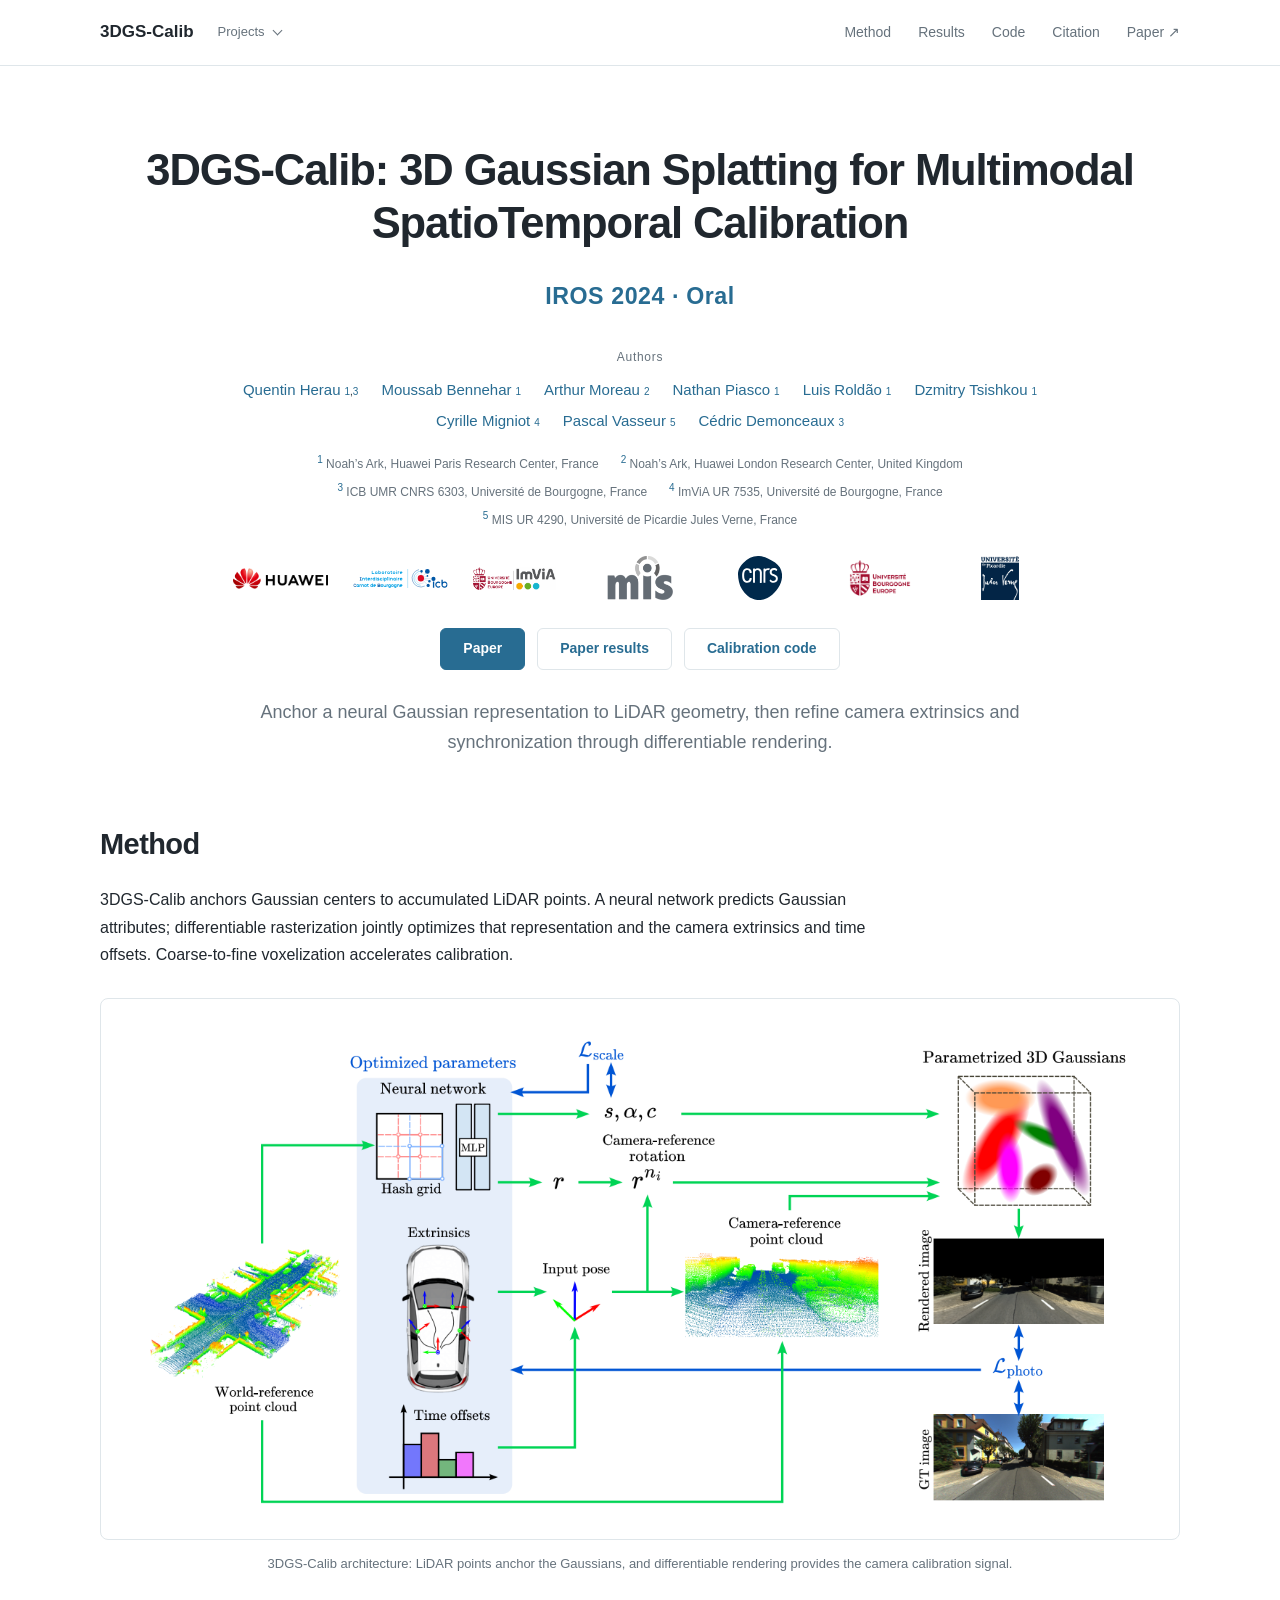
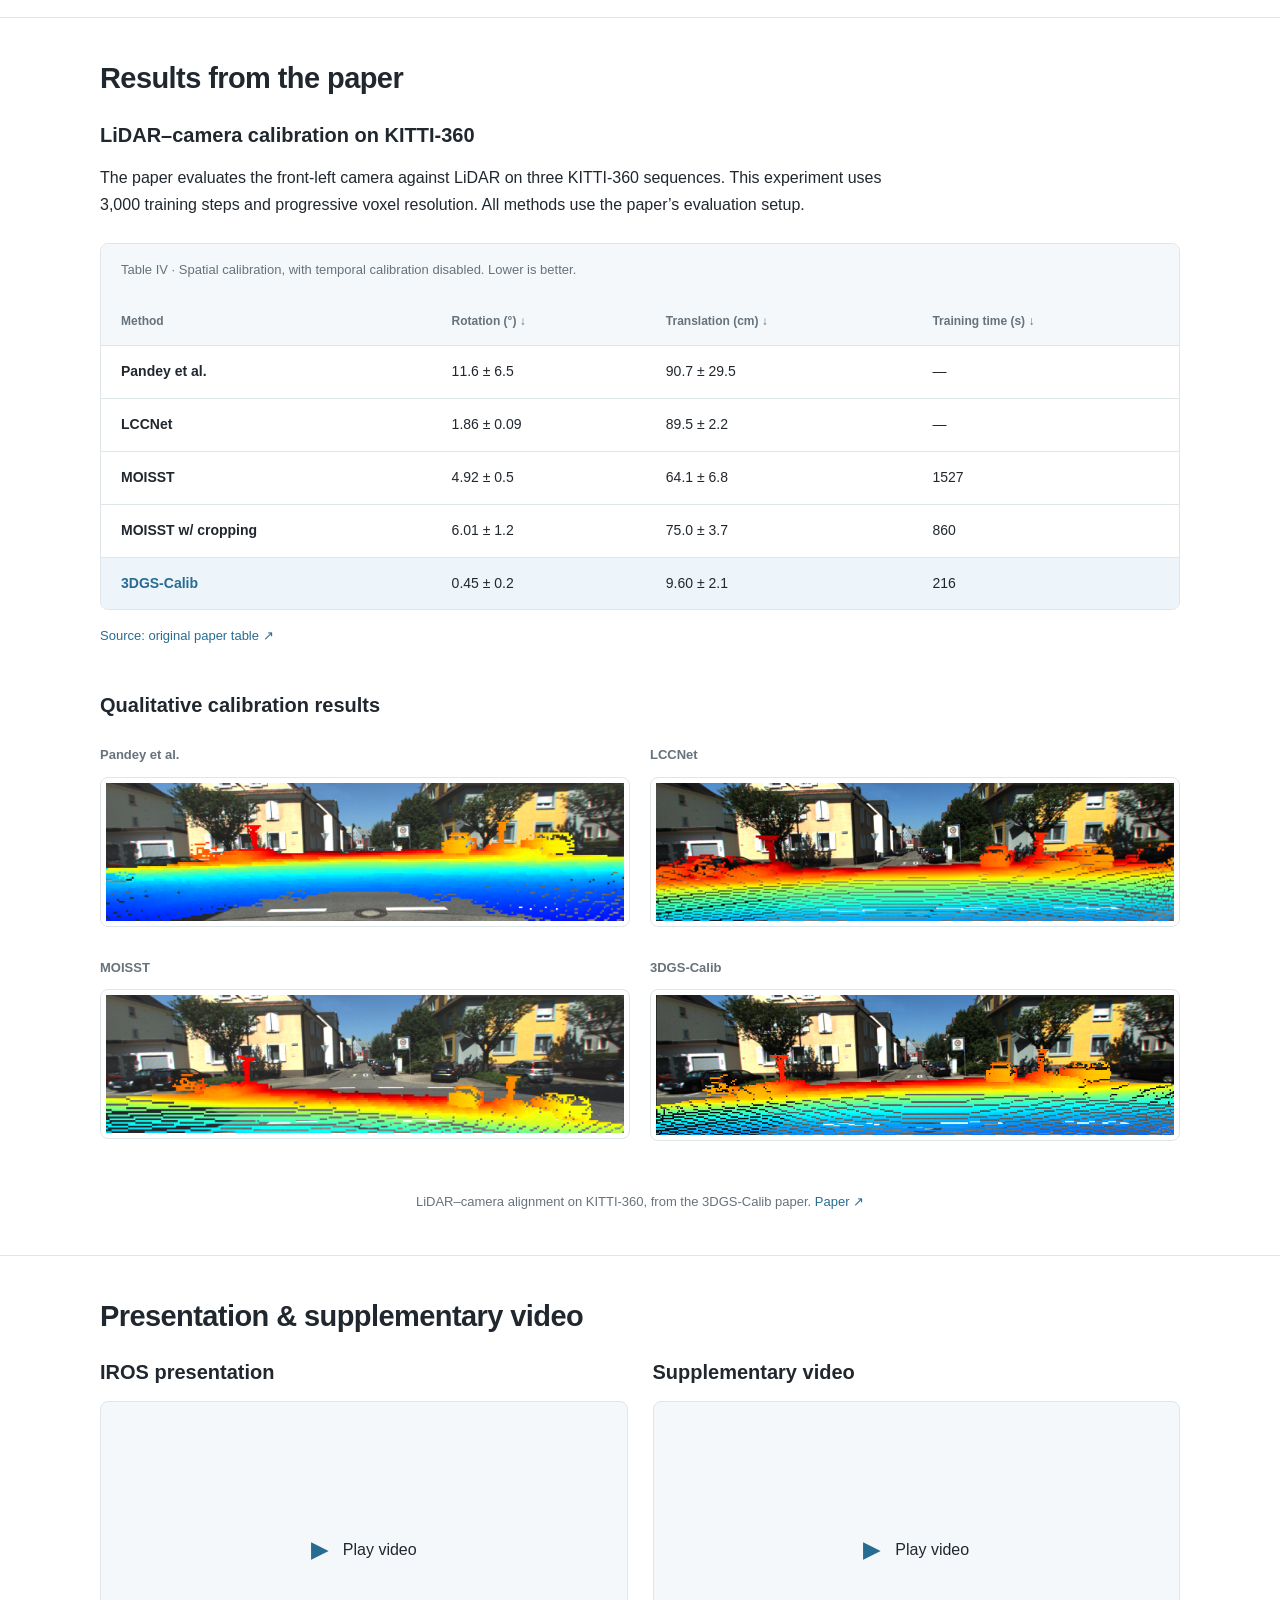
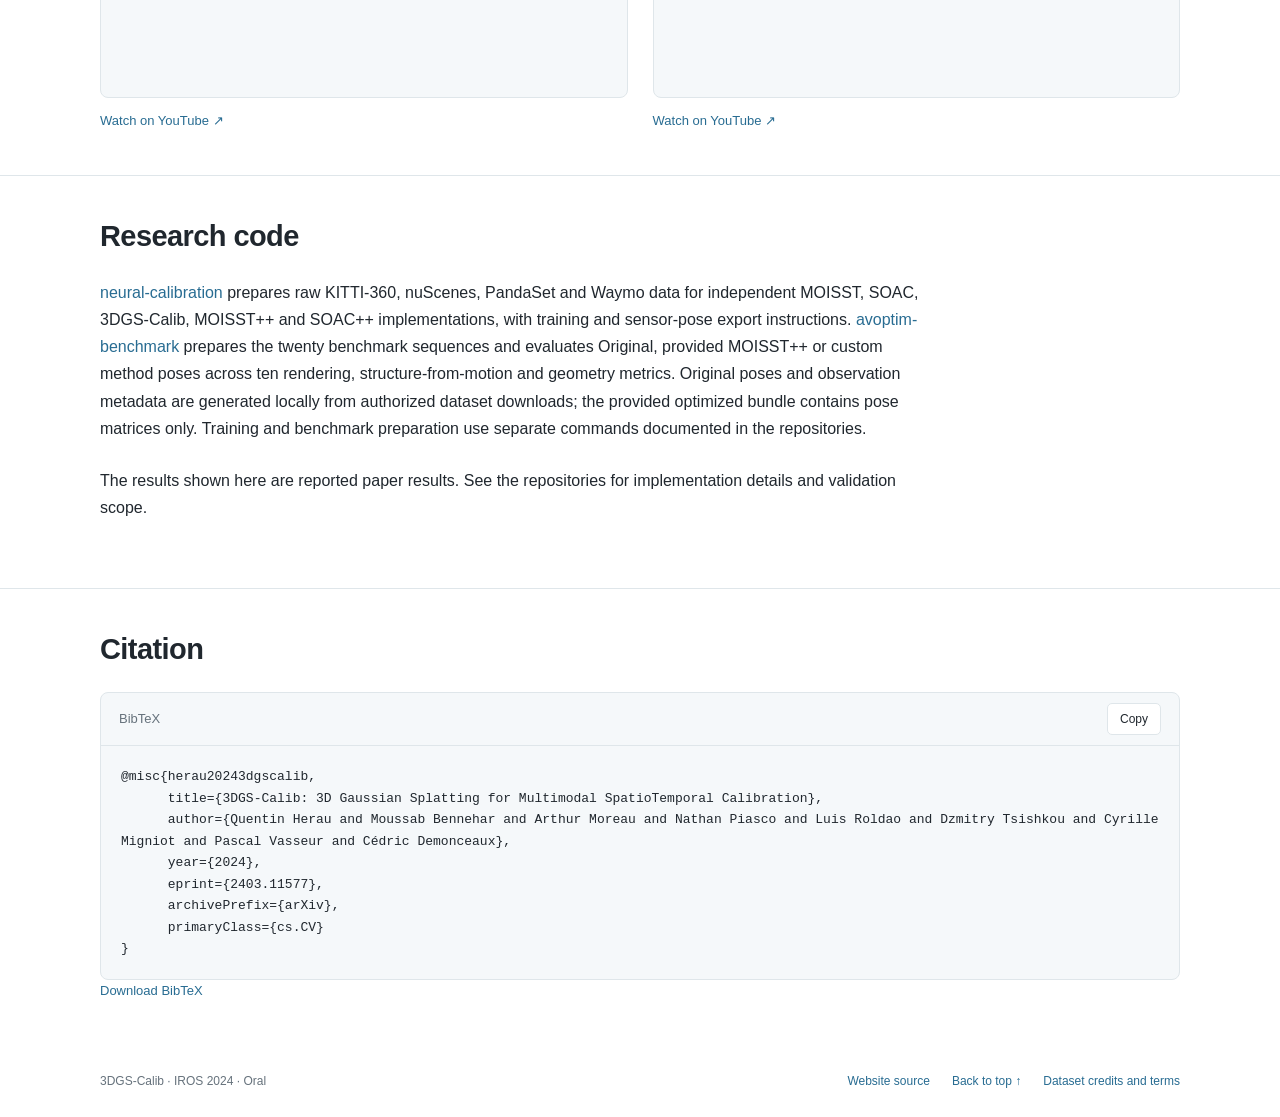
==== commit 62020712: "Simplify project navigation and remove footer project links" ====
--- a/index.html
+++ b/index.html
@@ -1,8 +1,8 @@
-<!doctype html><html lang="en"><head><meta charset="utf-8"><meta name="viewport" content="width=device-width, initial-scale=1"><title>3DGS-Calib: 3D Gaussian Splatting for Multimodal SpatioTemporal Calibration</title><meta name="description" content="Anchor a neural Gaussian representation to LiDAR geometry, then refine camera extrinsics and synchronization through differentiable rendering."><link rel="canonical" href="https://qherau.github.io/3DGS-Calib/"><meta property="og:title" content="3DGS-Calib: 3D Gaussian Splatting for Multimodal SpatioTemporal Calibration"><meta property="og:image" content="https://qherau.github.io/3DGS-Calib/resources/method_diagram.png"><meta property="og:type" content="website"><link rel="icon" href="data:,"><link rel="stylesheet" href="assets/site.css?v=9b049a3fc9c8"><script defer src="assets/site.js?v=03deb969627a"></script><script type="application/ld+json">{"@context": "https://schema.org", "@type": "ScholarlyArticle", "headline": "3DGS-Calib: 3D Gaussian Splatting for Multimodal SpatioTemporal Calibration", "author": [{"@type": "Person", "name": "Quentin Herau"}, {"@type": "Person", "name": "Moussab Bennehar"}, {"@type": "Person", "name": "Arthur Moreau"}, {"@type": "Person", "name": "Nathan Piasco"}, {"@type": "Person", "name": "Luis Roldão"}, {"@type": "Person", "name": "Dzmitry Tsishkou"}, {"@type": "Person", "name": "Cyrille Migniot"}, {"@type": "Person", "name": "Pascal Vasseur"}, {"@type": "Person", "name": "Cédric Demonceaux"}], "sameAs": "https://arxiv.org/abs/2403.11577"}</script></head><body data-project="3DGS-Calib"><a class="skip" href="#main">Skip to content</a><header class="header"><nav class="wrap nav" aria-label="Main navigation"><div class="nav-start"><a class="brand" href="index.html">3DGS-Calib</a><details class="site-switcher" data-site-switcher><summary>Research websites</summary><nav class="site-options" aria-label="Research websites"><a href="https://qherau.github.io/" data-preview-path="../Personal/">Personal page</a><a href="https://qherau.github.io/MOISST/" data-preview-path="../MOISST/">MOISST</a><a href="https://qherau.github.io/SOAC/" data-preview-path="../SOAC/">SOAC</a><a href="https://qherau.github.io/3DGS-Calib/" data-preview-path="../3DGS-Calib/" aria-current="page">3DGS-Calib</a><a href="https://qherau.github.io/AVoptim/" data-preview-path="../AVoptim/">AVoptim</a></nav></details></div><button class="menu-button" data-menu aria-controls="nav-links" aria-expanded="false">Menu</button><div class="nav-links" id="nav-links"><a href="#method">Method</a><a href="#results">Results</a><a href="#code">Code</a><a href="#citation">Citation</a><a href="https://arxiv.org/abs/2403.11577">Paper ↗</a></div></nav></header><main id="main"><section class="paper-header"><div class="wrap"><h1>3DGS-Calib: 3D Gaussian Splatting for Multimodal SpatioTemporal Calibration</h1><p class="venue">IROS 2024 · Oral</p><div class="authors"><span class="author-label">Authors</span><div><span class="author-item"><a href="https://scholar.google.com/citations?user=dxHTZAkAAAAJ&amp;hl=en">Quentin Herau</a><sup><a href="#affiliation-1" aria-label="Affiliation 1">1</a>,<a href="#affiliation-3" aria-label="Affiliation 3">3</a></sup></span><span class="author-item"><a href="https://scholar.google.com/citations?hl=en&amp;user=0jLPiLYAAAAJ">Moussab Bennehar</a><sup><a href="#affiliation-1" aria-label="Affiliation 1">1</a></sup></span><span class="author-item"><a href="https://scholar.google.com/citations?user=fMmoHX0AAAAJ&amp;hl=en">Arthur Moreau</a><sup><a href="#affiliation-2" aria-label="Affiliation 2">2</a></sup></span><span class="author-item"><a href="https://scholar.google.com/citations?hl=en&amp;user=S3zYmOYAAAAJ">Nathan Piasco</a><sup><a href="#affiliation-1" aria-label="Affiliation 1">1</a></sup></span><span class="author-item"><a href="https://scholar.google.com/citations?hl=en&amp;user=bRgp2lUAAAAJ">Luis Roldão</a><sup><a href="#affiliation-1" aria-label="Affiliation 1">1</a></sup></span><span class="author-item"><a href="https://scholar.google.com/citations?hl=en&amp;user=fjUPMcYAAAAJ">Dzmitry Tsishkou</a><sup><a href="#affiliation-1" aria-label="Affiliation 1">1</a></sup></span><span class="author-item"><a href="https://imvia.ube.fr/membres/migniot-cyrille/">Cyrille Migniot</a><sup><a href="#affiliation-4" aria-label="Affiliation 4">4</a></sup></span><span class="author-item"><a href="https://www.mis.u-picardie.fr/index.php/membre/93/Pascal-VASSEUR">Pascal Vasseur</a><sup><a href="#affiliation-5" aria-label="Affiliation 5">5</a></sup></span><span class="author-item"><a href="https://sites.google.com/view/cedricdemonceaux/home">Cédric Demonceaux</a><sup><a href="#affiliation-3" aria-label="Affiliation 3">3</a></sup></span></div><p class="affiliations"><span id="affiliation-1"><sup>1</sup> Noah’s Ark, Huawei Paris Research Center, France</span><span id="affiliation-2"><sup>2</sup> Noah’s Ark, Huawei London Research Center, United Kingdom</span><span id="affiliation-3"><sup>3</sup> ICB UMR CNRS 6303, Université de Bourgogne, France</span><span id="affiliation-4"><sup>4</sup> ImViA UR 7535, Université de Bourgogne, France</span><span id="affiliation-5"><sup>5</sup> MIS UR 4290, Université de Picardie Jules Verne, France</span></p></div><div class="affiliation-logos" aria-label="Affiliated institutions"><a href="https://www.huawei.com/en/"><img src="assets/affiliation-logos/huawei.png" width="266" height="60" alt="Huawei" loading="lazy"></a><a href="https://icb.ube.fr/"><img src="assets/affiliation-logos/icb.svg" width="357" height="71" alt="ICB" loading="lazy"></a><a href="https://imvia.ube.fr/"><img src="assets/affiliation-logos/imvia.png" width="1325" height="321" alt="ImViA" loading="lazy"></a><a href="https://mis.u-picardie.fr/"><img src="assets/affiliation-logos/mis.png" width="542" height="347" alt="MIS" loading="lazy"></a><a href="https://www.cnrs.fr/"><img src="assets/affiliation-logos/cnrs.svg" width="55" height="55" alt="CNRS" loading="lazy"></a><a href="https://www.ube.fr/"><img src="assets/affiliation-logos/ube.png" width="300" height="210" alt="Université Bourgogne Europe" loading="lazy"></a><a href="https://www.u-picardie.fr/"><img src="assets/affiliation-logos/upjv.png" width="3075" height="3558" alt="Université de Picardie Jules Verne" loading="lazy"></a></div><div class="actions"><a class="button" href="https://arxiv.org/abs/2403.11577">Paper</a><a class="button secondary" href="#results">Paper results</a><a class="button secondary" href="https://github.com/qherau/neural-calibration">Calibration code</a></div><p class="lead">Anchor a neural Gaussian representation to LiDAR geometry, then refine camera extrinsics and synchronization through differentiable rendering.</p></div></section><section class="section" id="method"><div class="wrap"><h2>Method</h2><p class="reading">3DGS-Calib anchors Gaussian centers to accumulated LiDAR points. A neural network predicts Gaussian attributes; differentiable rasterization jointly optimizes that representation and the camera extrinsics and time offsets. Coarse-to-fine voxelization accelerates calibration.</p><figure class="paper-figure"><a class="figure-expand" data-expand-figure href="resources/method_diagram.png" aria-label="Enlarge figure"><img src="resources/method_diagram.png" width="1425" height="684" alt="3DGS-Calib architecture: LiDAR points anchor the Gaussians, and differentiable rendering provides the camera calibration signal." loading="lazy"></a><figcaption>3DGS-Calib architecture: LiDAR points anchor the Gaussians, and differentiable rendering provides the camera calibration signal.</figcaption></figure></div></section><section class="section" id="results"><div class="wrap"><h2>Results from the paper</h2><h3>LiDAR–camera calibration on KITTI-360</h3><p class="reading">The paper evaluates the front-left camera against LiDAR on three KITTI-360 sequences. This experiment uses 3,000 training steps and progressive voxel resolution. All methods use the paper’s evaluation setup.</p><div class="table-scroll" tabindex="0" role="region" aria-label="LiDAR–camera calibration on KITTI-360"><table><caption>Table IV · Spatial calibration, with temporal calibration disabled. Lower is better.</caption><thead><tr><th scope="col">Method</th><th scope="col">Rotation (°) ↓</th><th scope="col">Translation (cm) ↓</th><th scope="col">Training time (s) ↓</th></tr></thead><tbody><tr><th scope="row">Pandey et al.</th><td>11.6 ± 6.5</td><td>90.7 ± 29.5</td><td>—</td></tr><tr><th scope="row">LCCNet</th><td>1.86 ± 0.09</td><td>89.5 ± 2.2</td><td>—</td></tr><tr><th scope="row">MOISST</th><td>4.92 ± 0.5</td><td>64.1 ± 6.8</td><td>1527</td></tr><tr><th scope="row">MOISST w/ cropping</th><td>6.01 ± 1.2</td><td>75.0 ± 3.7</td><td>860</td></tr><tr class="method-row"><th scope="row">3DGS-Calib</th><td>0.45 ± 0.2</td><td>9.60 ± 2.1</td><td>216</td></tr></tbody></table></div><p class="source-link"><a href="https://arxiv.org/html/2403.11577">Source: original paper table ↗</a></p><figure class="qualitative-results gs-results"><h3>Qualitative calibration results</h3><div class="result-panel"><h4>Pandey et al.</h4><div class="result-images"><a data-expand-figure class="figure-expand" href="resources/paper-results/figure-4-1.png" aria-label="Enlarge 3DGS-Calib: Pandey et al. LiDAR-to-camera alignment"><img src="resources/paper-results/figure-4-1.png" width="1280" height="341" alt="3DGS-Calib: Pandey et al. LiDAR-to-camera alignment" loading="lazy"></a></div></div><div class="result-panel"><h4>LCCNet</h4><div class="result-images"><a data-expand-figure class="figure-expand" href="resources/paper-results/figure-4-2.png" aria-label="Enlarge 3DGS-Calib: LCCNet LiDAR-to-camera alignment"><img src="resources/paper-results/figure-4-2.png" width="1408" height="376" alt="3DGS-Calib: LCCNet LiDAR-to-camera alignment" loading="lazy"></a></div></div><div class="result-panel"><h4>MOISST</h4><div class="result-images"><a data-expand-figure class="figure-expand" href="resources/paper-results/figure-4-3.png" aria-label="Enlarge 3DGS-Calib: MOISST LiDAR-to-camera alignment"><img src="resources/paper-results/figure-4-3.png" width="1280" height="341" alt="3DGS-Calib: MOISST LiDAR-to-camera alignment" loading="lazy"></a></div></div><div class="result-panel"><h4>3DGS-Calib</h4><div class="result-images"><a data-expand-figure class="figure-expand" href="resources/paper-results/figure-4-4.png" aria-label="Enlarge 3DGS-Calib: 3DGS-Calib LiDAR-to-camera alignment"><img src="resources/paper-results/figure-4-4.png" width="694" height="187" alt="3DGS-Calib: 3DGS-Calib LiDAR-to-camera alignment" loading="lazy"></a></div></div><figcaption>LiDAR–camera alignment on KITTI-360, from the 3DGS-Calib paper. <a href="https://arxiv.org/abs/2403.11577">Paper ↗</a></figcaption></figure></div></section><section class="section" id="videos"><div class="wrap"><h2>Presentation &amp; supplementary video</h2><div class="video-grid"><article class="video-wrap"><h3>IROS presentation</h3><button class="video-placeholder" data-video="9_RE_4xkRcM" data-title="3DGS-Calib — IROS presentation"><span class="play" aria-hidden="true">▶</span><span>Play video</span></button><a class="video-external" href="https://www.youtube.com/watch?v=9_RE_4xkRcM">Watch on YouTube ↗</a></article><article class="video-wrap"><h3>Supplementary video</h3><button class="video-placeholder" data-video="ne4lLaBr4kk" data-title="3DGS-Calib — Supplementary video"><span class="play" aria-hidden="true">▶</span><span>Play video</span></button><a class="video-external" href="https://www.youtube.com/watch?v=ne4lLaBr4kk">Watch on YouTube ↗</a></article></div></div></section><section class="section" id="code"><div class="wrap"><h2>Research code</h2><p class="reading"><a href="https://github.com/qherau/neural-calibration">neural-calibration</a> prepares raw KITTI-360, nuScenes, PandaSet and Waymo data for independent MOISST, SOAC, 3DGS-Calib, MOISST++ and SOAC++ implementations, with training and sensor-pose export instructions. <a href="https://github.com/qherau/avoptim-benchmark">avoptim-benchmark</a> prepares the twenty benchmark sequences and evaluates Original, provided MOISST++ or custom method poses across ten rendering, structure-from-motion and geometry metrics. Original poses and observation metadata are generated locally from authorized dataset downloads; the provided optimized bundle contains pose matrices only. Training and benchmark preparation use separate commands documented in the repositories.</p><p class="reading">The results shown here are reported paper results. See the repositories for implementation details and validation scope.</p></div></section><section class="section" id="citation"><div class="wrap"><h2>Citation</h2><div class="code-panel"><div class="code-head"><span>BibTeX</span><button data-copy="#citation-code">Copy</button></div><pre id="citation-code">@misc{herau20243dgscalib,
+<!doctype html><html lang="en"><head><meta charset="utf-8"><meta name="viewport" content="width=device-width, initial-scale=1"><title>3DGS-Calib: 3D Gaussian Splatting for Multimodal SpatioTemporal Calibration</title><meta name="description" content="Anchor a neural Gaussian representation to LiDAR geometry, then refine camera extrinsics and synchronization through differentiable rendering."><link rel="canonical" href="https://qherau.github.io/3DGS-Calib/"><meta property="og:title" content="3DGS-Calib: 3D Gaussian Splatting for Multimodal SpatioTemporal Calibration"><meta property="og:image" content="https://qherau.github.io/3DGS-Calib/resources/method_diagram.png"><meta property="og:type" content="website"><link rel="icon" href="data:,"><link rel="stylesheet" href="assets/site.css?v=9b049a3fc9c8"><script defer src="assets/site.js?v=03deb969627a"></script><script type="application/ld+json">{"@context": "https://schema.org", "@type": "ScholarlyArticle", "headline": "3DGS-Calib: 3D Gaussian Splatting for Multimodal SpatioTemporal Calibration", "author": [{"@type": "Person", "name": "Quentin Herau"}, {"@type": "Person", "name": "Moussab Bennehar"}, {"@type": "Person", "name": "Arthur Moreau"}, {"@type": "Person", "name": "Nathan Piasco"}, {"@type": "Person", "name": "Luis Roldão"}, {"@type": "Person", "name": "Dzmitry Tsishkou"}, {"@type": "Person", "name": "Cyrille Migniot"}, {"@type": "Person", "name": "Pascal Vasseur"}, {"@type": "Person", "name": "Cédric Demonceaux"}], "sameAs": "https://arxiv.org/abs/2403.11577"}</script></head><body data-project="3DGS-Calib"><a class="skip" href="#main">Skip to content</a><header class="header"><nav class="wrap nav" aria-label="Main navigation"><div class="nav-start"><a class="brand" href="index.html">3DGS-Calib</a><details class="site-switcher" data-site-switcher><summary>Projects</summary><nav class="site-options" aria-label="Projects"><a href="https://qherau.github.io/" data-preview-path="../Personal/">Personal page</a><a href="https://qherau.github.io/MOISST/" data-preview-path="../MOISST/">MOISST</a><a href="https://qherau.github.io/SOAC/" data-preview-path="../SOAC/">SOAC</a><a href="https://qherau.github.io/3DGS-Calib/" data-preview-path="../3DGS-Calib/" aria-current="page">3DGS-Calib</a><a href="https://qherau.github.io/AVoptim/" data-preview-path="../AVoptim/">AVoptim</a></nav></details></div><button class="menu-button" data-menu aria-controls="nav-links" aria-expanded="false">Menu</button><div class="nav-links" id="nav-links"><a href="#method">Method</a><a href="#results">Results</a><a href="#code">Code</a><a href="#citation">Citation</a><a href="https://arxiv.org/abs/2403.11577">Paper ↗</a></div></nav></header><main id="main"><section class="paper-header"><div class="wrap"><h1>3DGS-Calib: 3D Gaussian Splatting for Multimodal SpatioTemporal Calibration</h1><p class="venue">IROS 2024 · Oral</p><div class="authors"><span class="author-label">Authors</span><div><span class="author-item"><a href="https://scholar.google.com/citations?user=dxHTZAkAAAAJ&amp;hl=en">Quentin Herau</a><sup><a href="#affiliation-1" aria-label="Affiliation 1">1</a>,<a href="#affiliation-3" aria-label="Affiliation 3">3</a></sup></span><span class="author-item"><a href="https://scholar.google.com/citations?hl=en&amp;user=0jLPiLYAAAAJ">Moussab Bennehar</a><sup><a href="#affiliation-1" aria-label="Affiliation 1">1</a></sup></span><span class="author-item"><a href="https://scholar.google.com/citations?user=fMmoHX0AAAAJ&amp;hl=en">Arthur Moreau</a><sup><a href="#affiliation-2" aria-label="Affiliation 2">2</a></sup></span><span class="author-item"><a href="https://scholar.google.com/citations?hl=en&amp;user=S3zYmOYAAAAJ">Nathan Piasco</a><sup><a href="#affiliation-1" aria-label="Affiliation 1">1</a></sup></span><span class="author-item"><a href="https://scholar.google.com/citations?hl=en&amp;user=bRgp2lUAAAAJ">Luis Roldão</a><sup><a href="#affiliation-1" aria-label="Affiliation 1">1</a></sup></span><span class="author-item"><a href="https://scholar.google.com/citations?hl=en&amp;user=fjUPMcYAAAAJ">Dzmitry Tsishkou</a><sup><a href="#affiliation-1" aria-label="Affiliation 1">1</a></sup></span><span class="author-item"><a href="https://imvia.ube.fr/membres/migniot-cyrille/">Cyrille Migniot</a><sup><a href="#affiliation-4" aria-label="Affiliation 4">4</a></sup></span><span class="author-item"><a href="https://www.mis.u-picardie.fr/index.php/membre/93/Pascal-VASSEUR">Pascal Vasseur</a><sup><a href="#affiliation-5" aria-label="Affiliation 5">5</a></sup></span><span class="author-item"><a href="https://sites.google.com/view/cedricdemonceaux/home">Cédric Demonceaux</a><sup><a href="#affiliation-3" aria-label="Affiliation 3">3</a></sup></span></div><p class="affiliations"><span id="affiliation-1"><sup>1</sup> Noah’s Ark, Huawei Paris Research Center, France</span><span id="affiliation-2"><sup>2</sup> Noah’s Ark, Huawei London Research Center, United Kingdom</span><span id="affiliation-3"><sup>3</sup> ICB UMR CNRS 6303, Université de Bourgogne, France</span><span id="affiliation-4"><sup>4</sup> ImViA UR 7535, Université de Bourgogne, France</span><span id="affiliation-5"><sup>5</sup> MIS UR 4290, Université de Picardie Jules Verne, France</span></p></div><div class="affiliation-logos" aria-label="Affiliated institutions"><a href="https://www.huawei.com/en/"><img src="assets/affiliation-logos/huawei.png" width="266" height="60" alt="Huawei" loading="lazy"></a><a href="https://icb.ube.fr/"><img src="assets/affiliation-logos/icb.svg" width="357" height="71" alt="ICB" loading="lazy"></a><a href="https://imvia.ube.fr/"><img src="assets/affiliation-logos/imvia.png" width="1325" height="321" alt="ImViA" loading="lazy"></a><a href="https://mis.u-picardie.fr/"><img src="assets/affiliation-logos/mis.png" width="542" height="347" alt="MIS" loading="lazy"></a><a href="https://www.cnrs.fr/"><img src="assets/affiliation-logos/cnrs.svg" width="55" height="55" alt="CNRS" loading="lazy"></a><a href="https://www.ube.fr/"><img src="assets/affiliation-logos/ube.png" width="300" height="210" alt="Université Bourgogne Europe" loading="lazy"></a><a href="https://www.u-picardie.fr/"><img src="assets/affiliation-logos/upjv.png" width="3075" height="3558" alt="Université de Picardie Jules Verne" loading="lazy"></a></div><div class="actions"><a class="button" href="https://arxiv.org/abs/2403.11577">Paper</a><a class="button secondary" href="#results">Paper results</a><a class="button secondary" href="https://github.com/qherau/neural-calibration">Calibration code</a></div><p class="lead">Anchor a neural Gaussian representation to LiDAR geometry, then refine camera extrinsics and synchronization through differentiable rendering.</p></div></section><section class="section" id="method"><div class="wrap"><h2>Method</h2><p class="reading">3DGS-Calib anchors Gaussian centers to accumulated LiDAR points. A neural network predicts Gaussian attributes; differentiable rasterization jointly optimizes that representation and the camera extrinsics and time offsets. Coarse-to-fine voxelization accelerates calibration.</p><figure class="paper-figure"><a class="figure-expand" data-expand-figure href="resources/method_diagram.png" aria-label="Enlarge figure"><img src="resources/method_diagram.png" width="1425" height="684" alt="3DGS-Calib architecture: LiDAR points anchor the Gaussians, and differentiable rendering provides the camera calibration signal." loading="lazy"></a><figcaption>3DGS-Calib architecture: LiDAR points anchor the Gaussians, and differentiable rendering provides the camera calibration signal.</figcaption></figure></div></section><section class="section" id="results"><div class="wrap"><h2>Results from the paper</h2><h3>LiDAR–camera calibration on KITTI-360</h3><p class="reading">The paper evaluates the front-left camera against LiDAR on three KITTI-360 sequences. This experiment uses 3,000 training steps and progressive voxel resolution. All methods use the paper’s evaluation setup.</p><div class="table-scroll" tabindex="0" role="region" aria-label="LiDAR–camera calibration on KITTI-360"><table><caption>Table IV · Spatial calibration, with temporal calibration disabled. Lower is better.</caption><thead><tr><th scope="col">Method</th><th scope="col">Rotation (°) ↓</th><th scope="col">Translation (cm) ↓</th><th scope="col">Training time (s) ↓</th></tr></thead><tbody><tr><th scope="row">Pandey et al.</th><td>11.6 ± 6.5</td><td>90.7 ± 29.5</td><td>—</td></tr><tr><th scope="row">LCCNet</th><td>1.86 ± 0.09</td><td>89.5 ± 2.2</td><td>—</td></tr><tr><th scope="row">MOISST</th><td>4.92 ± 0.5</td><td>64.1 ± 6.8</td><td>1527</td></tr><tr><th scope="row">MOISST w/ cropping</th><td>6.01 ± 1.2</td><td>75.0 ± 3.7</td><td>860</td></tr><tr class="method-row"><th scope="row">3DGS-Calib</th><td>0.45 ± 0.2</td><td>9.60 ± 2.1</td><td>216</td></tr></tbody></table></div><p class="source-link"><a href="https://arxiv.org/html/2403.11577">Source: original paper table ↗</a></p><figure class="qualitative-results gs-results"><h3>Qualitative calibration results</h3><div class="result-panel"><h4>Pandey et al.</h4><div class="result-images"><a data-expand-figure class="figure-expand" href="resources/paper-results/figure-4-1.png" aria-label="Enlarge 3DGS-Calib: Pandey et al. LiDAR-to-camera alignment"><img src="resources/paper-results/figure-4-1.png" width="1280" height="341" alt="3DGS-Calib: Pandey et al. LiDAR-to-camera alignment" loading="lazy"></a></div></div><div class="result-panel"><h4>LCCNet</h4><div class="result-images"><a data-expand-figure class="figure-expand" href="resources/paper-results/figure-4-2.png" aria-label="Enlarge 3DGS-Calib: LCCNet LiDAR-to-camera alignment"><img src="resources/paper-results/figure-4-2.png" width="1408" height="376" alt="3DGS-Calib: LCCNet LiDAR-to-camera alignment" loading="lazy"></a></div></div><div class="result-panel"><h4>MOISST</h4><div class="result-images"><a data-expand-figure class="figure-expand" href="resources/paper-results/figure-4-3.png" aria-label="Enlarge 3DGS-Calib: MOISST LiDAR-to-camera alignment"><img src="resources/paper-results/figure-4-3.png" width="1280" height="341" alt="3DGS-Calib: MOISST LiDAR-to-camera alignment" loading="lazy"></a></div></div><div class="result-panel"><h4>3DGS-Calib</h4><div class="result-images"><a data-expand-figure class="figure-expand" href="resources/paper-results/figure-4-4.png" aria-label="Enlarge 3DGS-Calib: 3DGS-Calib LiDAR-to-camera alignment"><img src="resources/paper-results/figure-4-4.png" width="694" height="187" alt="3DGS-Calib: 3DGS-Calib LiDAR-to-camera alignment" loading="lazy"></a></div></div><figcaption>LiDAR–camera alignment on KITTI-360, from the 3DGS-Calib paper. <a href="https://arxiv.org/abs/2403.11577">Paper ↗</a></figcaption></figure></div></section><section class="section" id="videos"><div class="wrap"><h2>Presentation &amp; supplementary video</h2><div class="video-grid"><article class="video-wrap"><h3>IROS presentation</h3><button class="video-placeholder" data-video="9_RE_4xkRcM" data-title="3DGS-Calib — IROS presentation"><span class="play" aria-hidden="true">▶</span><span>Play video</span></button><a class="video-external" href="https://www.youtube.com/watch?v=9_RE_4xkRcM">Watch on YouTube ↗</a></article><article class="video-wrap"><h3>Supplementary video</h3><button class="video-placeholder" data-video="ne4lLaBr4kk" data-title="3DGS-Calib — Supplementary video"><span class="play" aria-hidden="true">▶</span><span>Play video</span></button><a class="video-external" href="https://www.youtube.com/watch?v=ne4lLaBr4kk">Watch on YouTube ↗</a></article></div></div></section><section class="section" id="code"><div class="wrap"><h2>Research code</h2><p class="reading"><a href="https://github.com/qherau/neural-calibration">neural-calibration</a> prepares raw KITTI-360, nuScenes, PandaSet and Waymo data for independent MOISST, SOAC, 3DGS-Calib, MOISST++ and SOAC++ implementations, with training and sensor-pose export instructions. <a href="https://github.com/qherau/avoptim-benchmark">avoptim-benchmark</a> prepares the twenty benchmark sequences and evaluates Original, provided MOISST++ or custom method poses across ten rendering, structure-from-motion and geometry metrics. Original poses and observation metadata are generated locally from authorized dataset downloads; the provided optimized bundle contains pose matrices only. Training and benchmark preparation use separate commands documented in the repositories.</p><p class="reading">The results shown here are reported paper results. See the repositories for implementation details and validation scope.</p></div></section><section class="section" id="citation"><div class="wrap"><h2>Citation</h2><div class="code-panel"><div class="code-head"><span>BibTeX</span><button data-copy="#citation-code">Copy</button></div><pre id="citation-code">@misc{herau20243dgscalib,
       title={3DGS-Calib: 3D Gaussian Splatting for Multimodal SpatioTemporal Calibration},
       author={Quentin Herau and Moussab Bennehar and Arthur Moreau and Nathan Piasco and Luis Roldao and Dzmitry Tsishkou and Cyrille Migniot and Pascal Vasseur and Cédric Demonceaux},
       year={2024},
       eprint={2403.11577},
       archivePrefix={arXiv},
       primaryClass={cs.CV}
-}</pre></div><p class="source-link"><a href="resources/bibtex.txt" download>Download BibTeX</a></p></div></section></main><footer class="footer"><div class="wrap"><nav class="related-sites" aria-label="Related research"><a href="https://qherau.github.io/MOISST/" data-preview-path="../MOISST/">MOISST</a><a href="https://qherau.github.io/SOAC/" data-preview-path="../SOAC/">SOAC</a><a href="https://qherau.github.io/AVoptim/" data-preview-path="../AVoptim/">AVoptim</a><a href="https://qherau.github.io/" data-preview-path="../Personal/">Personal page</a></nav><span>3DGS-Calib · IROS 2024 · Oral</span><div><a href="https://github.com/qherau/3DGS-Calib">Website source</a><a href="#main">Back to top ↑</a><a href="data-terms.html">Dataset credits and terms</a></div></div></footer><dialog id="figure-dialog" aria-labelledby="figure-caption"><div class="dialog-head"><span>Paper figure</span><button id="close-figure">Close ×</button></div><img id="dialog-image" alt=""><p id="figure-caption"></p></dialog><p class="sr-only" id="site-status" role="status" aria-live="polite"></p></body></html>+}</pre></div><p class="source-link"><a href="resources/bibtex.txt" download>Download BibTeX</a></p></div></section></main><footer class="footer"><div class="wrap"><span>3DGS-Calib · IROS 2024 · Oral</span><div><a href="https://github.com/qherau/3DGS-Calib">Website source</a><a href="#main">Back to top ↑</a><a href="data-terms.html">Dataset credits and terms</a></div></div></footer><dialog id="figure-dialog" aria-labelledby="figure-caption"><div class="dialog-head"><span>Paper figure</span><button id="close-figure">Close ×</button></div><img id="dialog-image" alt=""><p id="figure-caption"></p></dialog><p class="sr-only" id="site-status" role="status" aria-live="polite"></p></body></html>
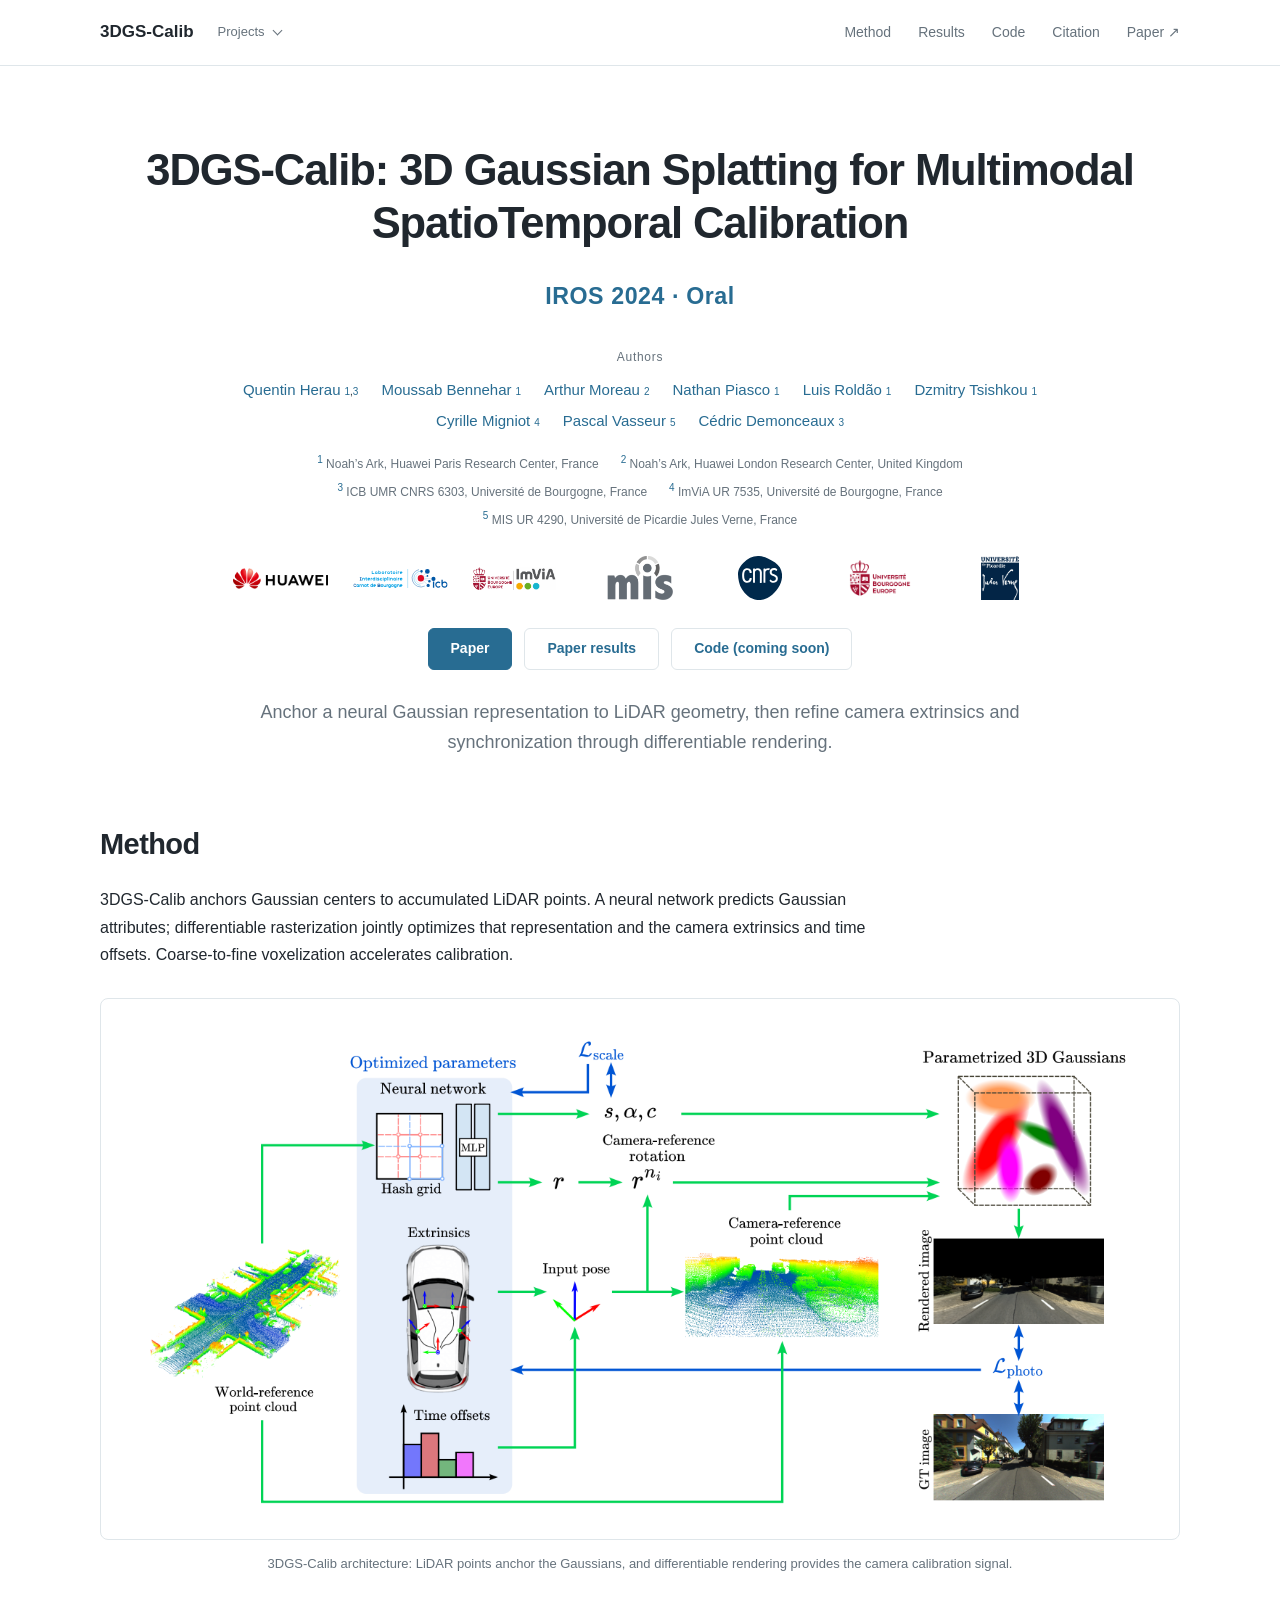
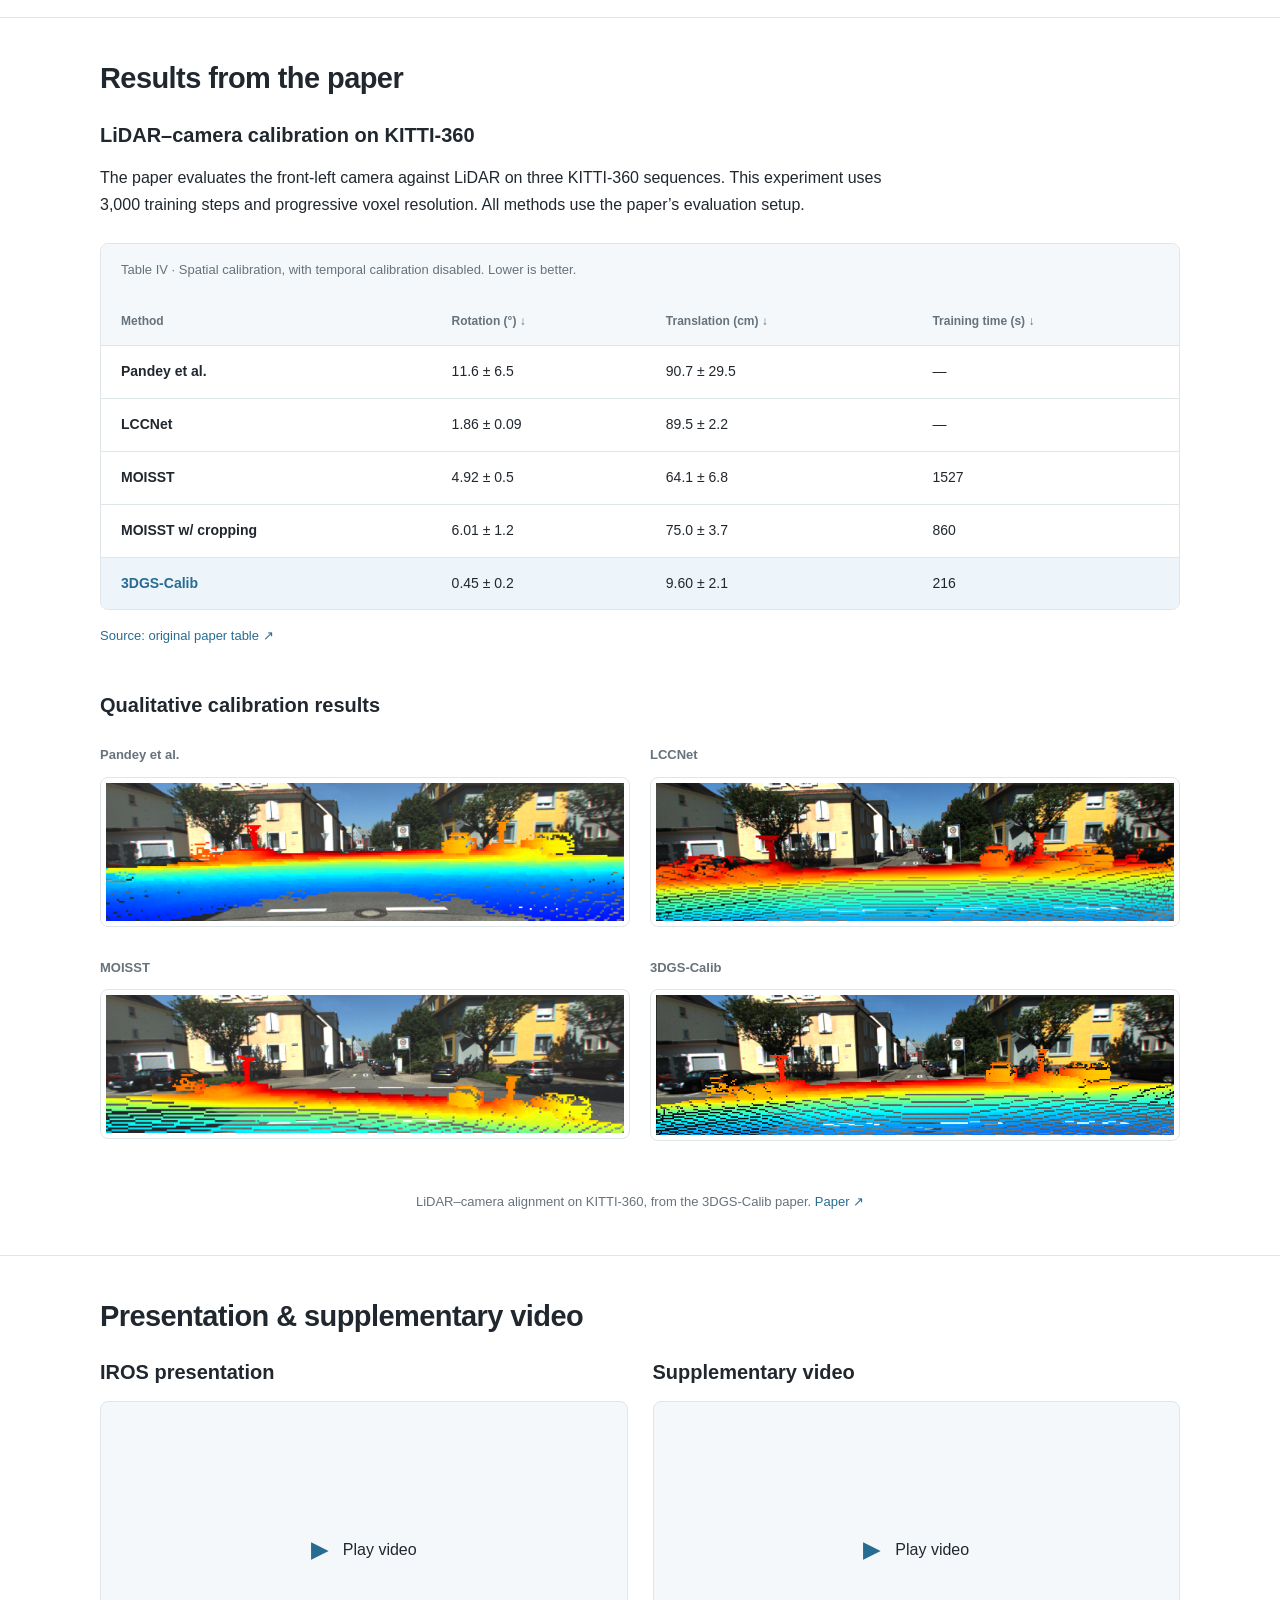
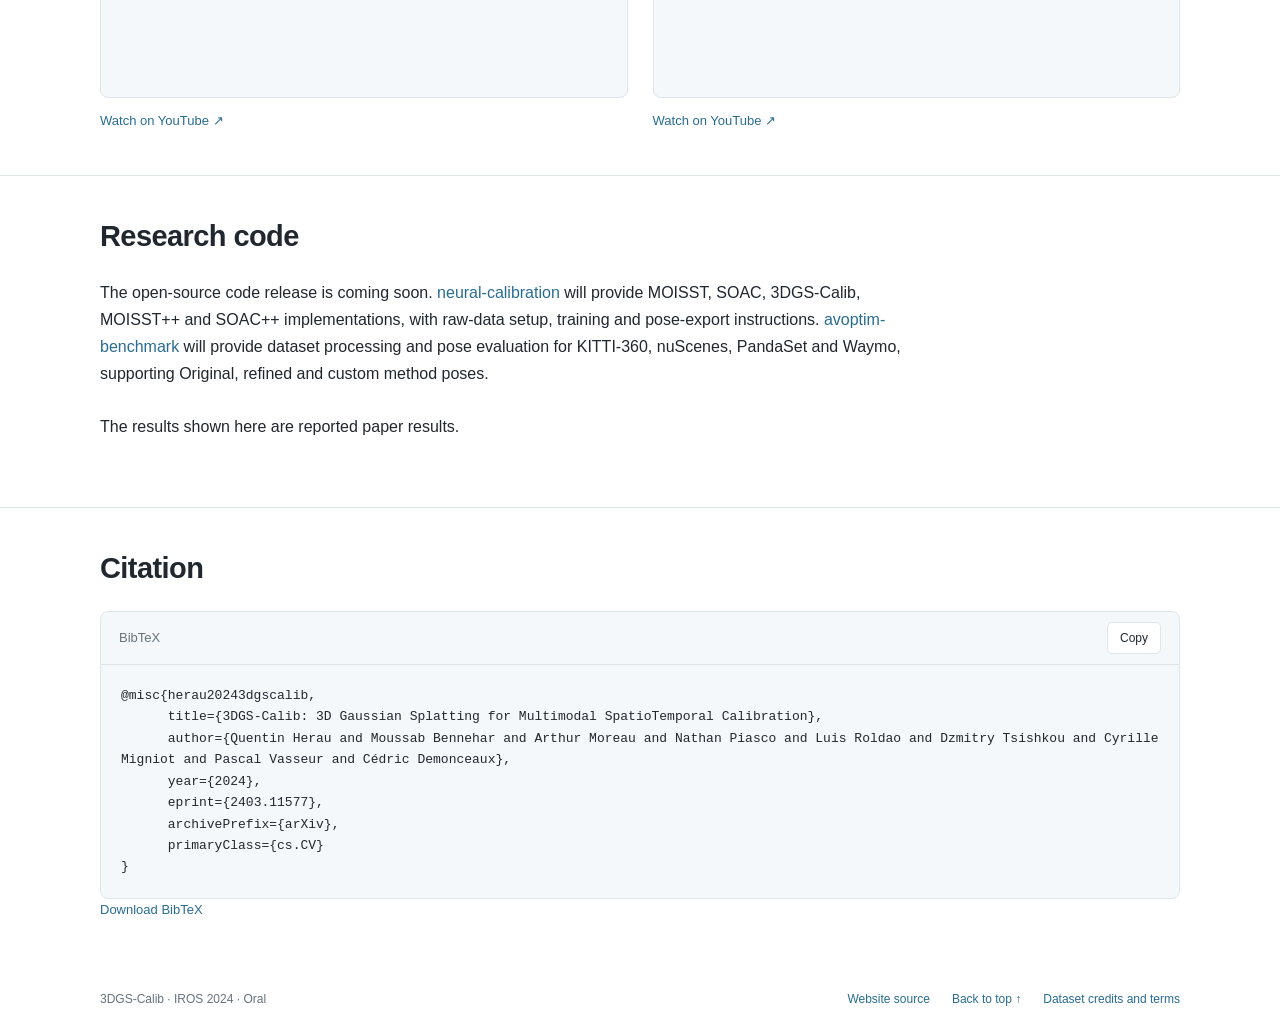
==== commit 2f2addac: "Improve search and sharing metadata; clarify upcoming code release" ====
--- a/index.html
+++ b/index.html
@@ -1,4 +1,23 @@
-<!doctype html><html lang="en"><head><meta charset="utf-8"><meta name="viewport" content="width=device-width, initial-scale=1"><title>3DGS-Calib: 3D Gaussian Splatting for Multimodal SpatioTemporal Calibration</title><meta name="description" content="Anchor a neural Gaussian representation to LiDAR geometry, then refine camera extrinsics and synchronization through differentiable rendering."><link rel="canonical" href="https://qherau.github.io/3DGS-Calib/"><meta property="og:title" content="3DGS-Calib: 3D Gaussian Splatting for Multimodal SpatioTemporal Calibration"><meta property="og:image" content="https://qherau.github.io/3DGS-Calib/resources/method_diagram.png"><meta property="og:type" content="website"><link rel="icon" href="data:,"><link rel="stylesheet" href="assets/site.css?v=9b049a3fc9c8"><script defer src="assets/site.js?v=03deb969627a"></script><script type="application/ld+json">{"@context": "https://schema.org", "@type": "ScholarlyArticle", "headline": "3DGS-Calib: 3D Gaussian Splatting for Multimodal SpatioTemporal Calibration", "author": [{"@type": "Person", "name": "Quentin Herau"}, {"@type": "Person", "name": "Moussab Bennehar"}, {"@type": "Person", "name": "Arthur Moreau"}, {"@type": "Person", "name": "Nathan Piasco"}, {"@type": "Person", "name": "Luis Roldão"}, {"@type": "Person", "name": "Dzmitry Tsishkou"}, {"@type": "Person", "name": "Cyrille Migniot"}, {"@type": "Person", "name": "Pascal Vasseur"}, {"@type": "Person", "name": "Cédric Demonceaux"}], "sameAs": "https://arxiv.org/abs/2403.11577"}</script></head><body data-project="3DGS-Calib"><a class="skip" href="#main">Skip to content</a><header class="header"><nav class="wrap nav" aria-label="Main navigation"><div class="nav-start"><a class="brand" href="index.html">3DGS-Calib</a><details class="site-switcher" data-site-switcher><summary>Projects</summary><nav class="site-options" aria-label="Projects"><a href="https://qherau.github.io/" data-preview-path="../Personal/">Personal page</a><a href="https://qherau.github.io/MOISST/" data-preview-path="../MOISST/">MOISST</a><a href="https://qherau.github.io/SOAC/" data-preview-path="../SOAC/">SOAC</a><a href="https://qherau.github.io/3DGS-Calib/" data-preview-path="../3DGS-Calib/" aria-current="page">3DGS-Calib</a><a href="https://qherau.github.io/AVoptim/" data-preview-path="../AVoptim/">AVoptim</a></nav></details></div><button class="menu-button" data-menu aria-controls="nav-links" aria-expanded="false">Menu</button><div class="nav-links" id="nav-links"><a href="#method">Method</a><a href="#results">Results</a><a href="#code">Code</a><a href="#citation">Citation</a><a href="https://arxiv.org/abs/2403.11577">Paper ↗</a></div></nav></header><main id="main"><section class="paper-header"><div class="wrap"><h1>3DGS-Calib: 3D Gaussian Splatting for Multimodal SpatioTemporal Calibration</h1><p class="venue">IROS 2024 · Oral</p><div class="authors"><span class="author-label">Authors</span><div><span class="author-item"><a href="https://scholar.google.com/citations?user=dxHTZAkAAAAJ&amp;hl=en">Quentin Herau</a><sup><a href="#affiliation-1" aria-label="Affiliation 1">1</a>,<a href="#affiliation-3" aria-label="Affiliation 3">3</a></sup></span><span class="author-item"><a href="https://scholar.google.com/citations?hl=en&amp;user=0jLPiLYAAAAJ">Moussab Bennehar</a><sup><a href="#affiliation-1" aria-label="Affiliation 1">1</a></sup></span><span class="author-item"><a href="https://scholar.google.com/citations?user=fMmoHX0AAAAJ&amp;hl=en">Arthur Moreau</a><sup><a href="#affiliation-2" aria-label="Affiliation 2">2</a></sup></span><span class="author-item"><a href="https://scholar.google.com/citations?hl=en&amp;user=S3zYmOYAAAAJ">Nathan Piasco</a><sup><a href="#affiliation-1" aria-label="Affiliation 1">1</a></sup></span><span class="author-item"><a href="https://scholar.google.com/citations?hl=en&amp;user=bRgp2lUAAAAJ">Luis Roldão</a><sup><a href="#affiliation-1" aria-label="Affiliation 1">1</a></sup></span><span class="author-item"><a href="https://scholar.google.com/citations?hl=en&amp;user=fjUPMcYAAAAJ">Dzmitry Tsishkou</a><sup><a href="#affiliation-1" aria-label="Affiliation 1">1</a></sup></span><span class="author-item"><a href="https://imvia.ube.fr/membres/migniot-cyrille/">Cyrille Migniot</a><sup><a href="#affiliation-4" aria-label="Affiliation 4">4</a></sup></span><span class="author-item"><a href="https://www.mis.u-picardie.fr/index.php/membre/93/Pascal-VASSEUR">Pascal Vasseur</a><sup><a href="#affiliation-5" aria-label="Affiliation 5">5</a></sup></span><span class="author-item"><a href="https://sites.google.com/view/cedricdemonceaux/home">Cédric Demonceaux</a><sup><a href="#affiliation-3" aria-label="Affiliation 3">3</a></sup></span></div><p class="affiliations"><span id="affiliation-1"><sup>1</sup> Noah’s Ark, Huawei Paris Research Center, France</span><span id="affiliation-2"><sup>2</sup> Noah’s Ark, Huawei London Research Center, United Kingdom</span><span id="affiliation-3"><sup>3</sup> ICB UMR CNRS 6303, Université de Bourgogne, France</span><span id="affiliation-4"><sup>4</sup> ImViA UR 7535, Université de Bourgogne, France</span><span id="affiliation-5"><sup>5</sup> MIS UR 4290, Université de Picardie Jules Verne, France</span></p></div><div class="affiliation-logos" aria-label="Affiliated institutions"><a href="https://www.huawei.com/en/"><img src="assets/affiliation-logos/huawei.png" width="266" height="60" alt="Huawei" loading="lazy"></a><a href="https://icb.ube.fr/"><img src="assets/affiliation-logos/icb.svg" width="357" height="71" alt="ICB" loading="lazy"></a><a href="https://imvia.ube.fr/"><img src="assets/affiliation-logos/imvia.png" width="1325" height="321" alt="ImViA" loading="lazy"></a><a href="https://mis.u-picardie.fr/"><img src="assets/affiliation-logos/mis.png" width="542" height="347" alt="MIS" loading="lazy"></a><a href="https://www.cnrs.fr/"><img src="assets/affiliation-logos/cnrs.svg" width="55" height="55" alt="CNRS" loading="lazy"></a><a href="https://www.ube.fr/"><img src="assets/affiliation-logos/ube.png" width="300" height="210" alt="Université Bourgogne Europe" loading="lazy"></a><a href="https://www.u-picardie.fr/"><img src="assets/affiliation-logos/upjv.png" width="3075" height="3558" alt="Université de Picardie Jules Verne" loading="lazy"></a></div><div class="actions"><a class="button" href="https://arxiv.org/abs/2403.11577">Paper</a><a class="button secondary" href="#results">Paper results</a><a class="button secondary" href="https://github.com/qherau/neural-calibration">Calibration code</a></div><p class="lead">Anchor a neural Gaussian representation to LiDAR geometry, then refine camera extrinsics and synchronization through differentiable rendering.</p></div></section><section class="section" id="method"><div class="wrap"><h2>Method</h2><p class="reading">3DGS-Calib anchors Gaussian centers to accumulated LiDAR points. A neural network predicts Gaussian attributes; differentiable rasterization jointly optimizes that representation and the camera extrinsics and time offsets. Coarse-to-fine voxelization accelerates calibration.</p><figure class="paper-figure"><a class="figure-expand" data-expand-figure href="resources/method_diagram.png" aria-label="Enlarge figure"><img src="resources/method_diagram.png" width="1425" height="684" alt="3DGS-Calib architecture: LiDAR points anchor the Gaussians, and differentiable rendering provides the camera calibration signal." loading="lazy"></a><figcaption>3DGS-Calib architecture: LiDAR points anchor the Gaussians, and differentiable rendering provides the camera calibration signal.</figcaption></figure></div></section><section class="section" id="results"><div class="wrap"><h2>Results from the paper</h2><h3>LiDAR–camera calibration on KITTI-360</h3><p class="reading">The paper evaluates the front-left camera against LiDAR on three KITTI-360 sequences. This experiment uses 3,000 training steps and progressive voxel resolution. All methods use the paper’s evaluation setup.</p><div class="table-scroll" tabindex="0" role="region" aria-label="LiDAR–camera calibration on KITTI-360"><table><caption>Table IV · Spatial calibration, with temporal calibration disabled. Lower is better.</caption><thead><tr><th scope="col">Method</th><th scope="col">Rotation (°) ↓</th><th scope="col">Translation (cm) ↓</th><th scope="col">Training time (s) ↓</th></tr></thead><tbody><tr><th scope="row">Pandey et al.</th><td>11.6 ± 6.5</td><td>90.7 ± 29.5</td><td>—</td></tr><tr><th scope="row">LCCNet</th><td>1.86 ± 0.09</td><td>89.5 ± 2.2</td><td>—</td></tr><tr><th scope="row">MOISST</th><td>4.92 ± 0.5</td><td>64.1 ± 6.8</td><td>1527</td></tr><tr><th scope="row">MOISST w/ cropping</th><td>6.01 ± 1.2</td><td>75.0 ± 3.7</td><td>860</td></tr><tr class="method-row"><th scope="row">3DGS-Calib</th><td>0.45 ± 0.2</td><td>9.60 ± 2.1</td><td>216</td></tr></tbody></table></div><p class="source-link"><a href="https://arxiv.org/html/2403.11577">Source: original paper table ↗</a></p><figure class="qualitative-results gs-results"><h3>Qualitative calibration results</h3><div class="result-panel"><h4>Pandey et al.</h4><div class="result-images"><a data-expand-figure class="figure-expand" href="resources/paper-results/figure-4-1.png" aria-label="Enlarge 3DGS-Calib: Pandey et al. LiDAR-to-camera alignment"><img src="resources/paper-results/figure-4-1.png" width="1280" height="341" alt="3DGS-Calib: Pandey et al. LiDAR-to-camera alignment" loading="lazy"></a></div></div><div class="result-panel"><h4>LCCNet</h4><div class="result-images"><a data-expand-figure class="figure-expand" href="resources/paper-results/figure-4-2.png" aria-label="Enlarge 3DGS-Calib: LCCNet LiDAR-to-camera alignment"><img src="resources/paper-results/figure-4-2.png" width="1408" height="376" alt="3DGS-Calib: LCCNet LiDAR-to-camera alignment" loading="lazy"></a></div></div><div class="result-panel"><h4>MOISST</h4><div class="result-images"><a data-expand-figure class="figure-expand" href="resources/paper-results/figure-4-3.png" aria-label="Enlarge 3DGS-Calib: MOISST LiDAR-to-camera alignment"><img src="resources/paper-results/figure-4-3.png" width="1280" height="341" alt="3DGS-Calib: MOISST LiDAR-to-camera alignment" loading="lazy"></a></div></div><div class="result-panel"><h4>3DGS-Calib</h4><div class="result-images"><a data-expand-figure class="figure-expand" href="resources/paper-results/figure-4-4.png" aria-label="Enlarge 3DGS-Calib: 3DGS-Calib LiDAR-to-camera alignment"><img src="resources/paper-results/figure-4-4.png" width="694" height="187" alt="3DGS-Calib: 3DGS-Calib LiDAR-to-camera alignment" loading="lazy"></a></div></div><figcaption>LiDAR–camera alignment on KITTI-360, from the 3DGS-Calib paper. <a href="https://arxiv.org/abs/2403.11577">Paper ↗</a></figcaption></figure></div></section><section class="section" id="videos"><div class="wrap"><h2>Presentation &amp; supplementary video</h2><div class="video-grid"><article class="video-wrap"><h3>IROS presentation</h3><button class="video-placeholder" data-video="9_RE_4xkRcM" data-title="3DGS-Calib — IROS presentation"><span class="play" aria-hidden="true">▶</span><span>Play video</span></button><a class="video-external" href="https://www.youtube.com/watch?v=9_RE_4xkRcM">Watch on YouTube ↗</a></article><article class="video-wrap"><h3>Supplementary video</h3><button class="video-placeholder" data-video="ne4lLaBr4kk" data-title="3DGS-Calib — Supplementary video"><span class="play" aria-hidden="true">▶</span><span>Play video</span></button><a class="video-external" href="https://www.youtube.com/watch?v=ne4lLaBr4kk">Watch on YouTube ↗</a></article></div></div></section><section class="section" id="code"><div class="wrap"><h2>Research code</h2><p class="reading"><a href="https://github.com/qherau/neural-calibration">neural-calibration</a> prepares raw KITTI-360, nuScenes, PandaSet and Waymo data for independent MOISST, SOAC, 3DGS-Calib, MOISST++ and SOAC++ implementations, with training and sensor-pose export instructions. <a href="https://github.com/qherau/avoptim-benchmark">avoptim-benchmark</a> prepares the twenty benchmark sequences and evaluates Original, provided MOISST++ or custom method poses across ten rendering, structure-from-motion and geometry metrics. Original poses and observation metadata are generated locally from authorized dataset downloads; the provided optimized bundle contains pose matrices only. Training and benchmark preparation use separate commands documented in the repositories.</p><p class="reading">The results shown here are reported paper results. See the repositories for implementation details and validation scope.</p></div></section><section class="section" id="citation"><div class="wrap"><h2>Citation</h2><div class="code-panel"><div class="code-head"><span>BibTeX</span><button data-copy="#citation-code">Copy</button></div><pre id="citation-code">@misc{herau20243dgscalib,
+<!doctype html><html lang="en"><head><meta charset="utf-8"><meta name="viewport" content="width=device-width, initial-scale=1">
+<title>3DGS-Calib | Camera–LiDAR Calibration with Gaussian Splatting</title>
+<meta name="description" content="3DGS-Calib refines camera–LiDAR extrinsics and time offsets with 3D Gaussian Splatting. IROS 2024 paper, method, calibration results and presentation.">
+<link rel="canonical" href="https://qherau.github.io/3DGS-Calib/">
+<meta name="robots" content="max-image-preview:large">
+<meta property="og:title" content="3DGS-Calib | Camera–LiDAR Calibration with Gaussian Splatting">
+<meta property="og:description" content="3DGS-Calib refines camera–LiDAR extrinsics and time offsets with 3D Gaussian Splatting. IROS 2024 paper, method, calibration results and presentation.">
+<meta property="og:url" content="https://qherau.github.io/3DGS-Calib/">
+<meta property="og:type" content="website">
+<meta property="og:site_name" content="3DGS-Calib">
+<meta property="og:locale" content="en_US">
+<meta name="twitter:card" content="summary_large_image">
+<meta name="twitter:title" content="3DGS-Calib | Camera–LiDAR Calibration with Gaussian Splatting">
+<meta name="twitter:description" content="3DGS-Calib refines camera–LiDAR extrinsics and time offsets with 3D Gaussian Splatting. IROS 2024 paper, method, calibration results and presentation.">
+<meta property="og:image" content="https://qherau.github.io/3DGS-Calib/resources/method_diagram.png">
+<meta property="og:image:alt" content="3DGS-Calib pipeline linking LiDAR point clouds, sensor extrinsics and time offsets to Gaussian image rendering.">
+<meta name="twitter:image" content="https://qherau.github.io/3DGS-Calib/resources/method_diagram.png">
+<meta name="twitter:image:alt" content="3DGS-Calib pipeline linking LiDAR point clouds, sensor extrinsics and time offsets to Gaussian image rendering."><link rel="icon" href="data:,"><link rel="stylesheet" href="assets/site.css?v=9b049a3fc9c8"><script defer src="assets/site.js?v=03deb969627a"></script>
+<script type="application/ld+json">{"@context":"https://schema.org","@graph":[{"@type":"WebPage","@id":"https://qherau.github.io/3DGS-Calib/","url":"https://qherau.github.io/3DGS-Calib/","name":"3DGS-Calib | Camera–LiDAR Calibration with Gaussian Splatting","description":"3DGS-Calib refines camera–LiDAR extrinsics and time offsets with 3D Gaussian Splatting. IROS 2024 paper, method, calibration results and presentation.","inLanguage":"en","mainEntity":{"@id":"https://qherau.github.io/3DGS-Calib/#paper"}},{"@type":"ScholarlyArticle","headline":"3DGS-Calib: 3D Gaussian Splatting for Multimodal SpatioTemporal Calibration","author":[{"@type":"Person","name":"Quentin Herau","url":"https://qherau.github.io/"},{"@type":"Person","name":"Moussab Bennehar"},{"@type":"Person","name":"Arthur Moreau"},{"@type":"Person","name":"Nathan Piasco"},{"@type":"Person","name":"Luis Roldão"},{"@type":"Person","name":"Dzmitry Tsishkou"},{"@type":"Person","name":"Cyrille Migniot"},{"@type":"Person","name":"Pascal Vasseur"},{"@type":"Person","name":"Cédric Demonceaux"}],"sameAs":["https://arxiv.org/abs/2403.11577"],"@id":"https://qherau.github.io/3DGS-Calib/#paper","url":"https://qherau.github.io/3DGS-Calib/","mainEntityOfPage":{"@id":"https://qherau.github.io/3DGS-Calib/"},"description":"3DGS-Calib refines camera–LiDAR extrinsics and time offsets with 3D Gaussian Splatting. IROS 2024 paper, method, calibration results and presentation.","image":"https://qherau.github.io/3DGS-Calib/resources/method_diagram.png","inLanguage":"en","identifier":[{"@type":"PropertyValue","propertyID":"arXiv","value":"2403.11577"}]}]}</script>
+</head><body data-project="3DGS-Calib"><a class="skip" href="#main">Skip to content</a><header class="header"><nav class="wrap nav" aria-label="Main navigation"><div class="nav-start"><a class="brand" href="index.html">3DGS-Calib</a><details class="site-switcher" data-site-switcher><summary>Projects</summary><nav class="site-options" aria-label="Projects"><a href="https://qherau.github.io/" data-preview-path="../Personal/">Personal page</a><a href="https://qherau.github.io/MOISST/" data-preview-path="../MOISST/">MOISST</a><a href="https://qherau.github.io/SOAC/" data-preview-path="../SOAC/">SOAC</a><a href="https://qherau.github.io/3DGS-Calib/" data-preview-path="../3DGS-Calib/" aria-current="page">3DGS-Calib</a><a href="https://qherau.github.io/AVoptim/" data-preview-path="../AVoptim/">AVoptim</a></nav></details></div><button class="menu-button" data-menu aria-controls="nav-links" aria-expanded="false">Menu</button><div class="nav-links" id="nav-links"><a href="#method">Method</a><a href="#results">Results</a><a href="#code">Code</a><a href="#citation">Citation</a><a href="https://arxiv.org/abs/2403.11577">Paper ↗</a></div></nav></header><main id="main"><section class="paper-header"><div class="wrap"><h1>3DGS-Calib: 3D Gaussian Splatting for Multimodal SpatioTemporal Calibration</h1><p class="venue">IROS 2024 · Oral</p><div class="authors"><span class="author-label">Authors</span><div><span class="author-item"><a href="https://scholar.google.com/citations?user=dxHTZAkAAAAJ&amp;hl=en">Quentin Herau</a><sup><a href="#affiliation-1" aria-label="Affiliation 1">1</a>,<a href="#affiliation-3" aria-label="Affiliation 3">3</a></sup></span><span class="author-item"><a href="https://scholar.google.com/citations?hl=en&amp;user=0jLPiLYAAAAJ">Moussab Bennehar</a><sup><a href="#affiliation-1" aria-label="Affiliation 1">1</a></sup></span><span class="author-item"><a href="https://scholar.google.com/citations?user=fMmoHX0AAAAJ&amp;hl=en">Arthur Moreau</a><sup><a href="#affiliation-2" aria-label="Affiliation 2">2</a></sup></span><span class="author-item"><a href="https://scholar.google.com/citations?hl=en&amp;user=S3zYmOYAAAAJ">Nathan Piasco</a><sup><a href="#affiliation-1" aria-label="Affiliation 1">1</a></sup></span><span class="author-item"><a href="https://scholar.google.com/citations?hl=en&amp;user=bRgp2lUAAAAJ">Luis Roldão</a><sup><a href="#affiliation-1" aria-label="Affiliation 1">1</a></sup></span><span class="author-item"><a href="https://scholar.google.com/citations?hl=en&amp;user=fjUPMcYAAAAJ">Dzmitry Tsishkou</a><sup><a href="#affiliation-1" aria-label="Affiliation 1">1</a></sup></span><span class="author-item"><a href="https://imvia.ube.fr/membres/migniot-cyrille/">Cyrille Migniot</a><sup><a href="#affiliation-4" aria-label="Affiliation 4">4</a></sup></span><span class="author-item"><a href="https://www.mis.u-picardie.fr/index.php/membre/93/Pascal-VASSEUR">Pascal Vasseur</a><sup><a href="#affiliation-5" aria-label="Affiliation 5">5</a></sup></span><span class="author-item"><a href="https://sites.google.com/view/cedricdemonceaux/home">Cédric Demonceaux</a><sup><a href="#affiliation-3" aria-label="Affiliation 3">3</a></sup></span></div><p class="affiliations"><span id="affiliation-1"><sup>1</sup> Noah’s Ark, Huawei Paris Research Center, France</span><span id="affiliation-2"><sup>2</sup> Noah’s Ark, Huawei London Research Center, United Kingdom</span><span id="affiliation-3"><sup>3</sup> ICB UMR CNRS 6303, Université de Bourgogne, France</span><span id="affiliation-4"><sup>4</sup> ImViA UR 7535, Université de Bourgogne, France</span><span id="affiliation-5"><sup>5</sup> MIS UR 4290, Université de Picardie Jules Verne, France</span></p></div><div class="affiliation-logos" aria-label="Affiliated institutions"><a href="https://www.huawei.com/en/"><img src="assets/affiliation-logos/huawei.png" width="266" height="60" alt="Huawei" loading="lazy"></a><a href="https://icb.ube.fr/"><img src="assets/affiliation-logos/icb.svg" width="357" height="71" alt="ICB" loading="lazy"></a><a href="https://imvia.ube.fr/"><img src="assets/affiliation-logos/imvia.png" width="1325" height="321" alt="ImViA" loading="lazy"></a><a href="https://mis.u-picardie.fr/"><img src="assets/affiliation-logos/mis.png" width="542" height="347" alt="MIS" loading="lazy"></a><a href="https://www.cnrs.fr/"><img src="assets/affiliation-logos/cnrs.svg" width="55" height="55" alt="CNRS" loading="lazy"></a><a href="https://www.ube.fr/"><img src="assets/affiliation-logos/ube.png" width="300" height="210" alt="Université Bourgogne Europe" loading="lazy"></a><a href="https://www.u-picardie.fr/"><img src="assets/affiliation-logos/upjv.png" width="3075" height="3558" alt="Université de Picardie Jules Verne" loading="lazy"></a></div><div class="actions"><a class="button" href="https://arxiv.org/abs/2403.11577">Paper</a><a class="button secondary" href="#results">Paper results</a><a class="button secondary" href="https://github.com/qherau/neural-calibration">Code (coming soon)</a></div><p class="lead">Anchor a neural Gaussian representation to LiDAR geometry, then refine camera extrinsics and synchronization through differentiable rendering.</p></div></section><section class="section" id="method"><div class="wrap"><h2>Method</h2><p class="reading">3DGS-Calib anchors Gaussian centers to accumulated LiDAR points. A neural network predicts Gaussian attributes; differentiable rasterization jointly optimizes that representation and the camera extrinsics and time offsets. Coarse-to-fine voxelization accelerates calibration.</p><figure class="paper-figure"><a class="figure-expand" data-expand-figure href="resources/method_diagram.png" aria-label="Enlarge figure"><img src="resources/method_diagram.png" width="1425" height="684" alt="3DGS-Calib architecture: LiDAR points anchor the Gaussians, and differentiable rendering provides the camera calibration signal." loading="lazy"></a><figcaption>3DGS-Calib architecture: LiDAR points anchor the Gaussians, and differentiable rendering provides the camera calibration signal.</figcaption></figure></div></section><section class="section" id="results"><div class="wrap"><h2>Results from the paper</h2><h3>LiDAR–camera calibration on KITTI-360</h3><p class="reading">The paper evaluates the front-left camera against LiDAR on three KITTI-360 sequences. This experiment uses 3,000 training steps and progressive voxel resolution. All methods use the paper’s evaluation setup.</p><div class="table-scroll" tabindex="0" role="region" aria-label="LiDAR–camera calibration on KITTI-360"><table><caption>Table IV · Spatial calibration, with temporal calibration disabled. Lower is better.</caption><thead><tr><th scope="col">Method</th><th scope="col">Rotation (°) ↓</th><th scope="col">Translation (cm) ↓</th><th scope="col">Training time (s) ↓</th></tr></thead><tbody><tr><th scope="row">Pandey et al.</th><td>11.6 ± 6.5</td><td>90.7 ± 29.5</td><td>—</td></tr><tr><th scope="row">LCCNet</th><td>1.86 ± 0.09</td><td>89.5 ± 2.2</td><td>—</td></tr><tr><th scope="row">MOISST</th><td>4.92 ± 0.5</td><td>64.1 ± 6.8</td><td>1527</td></tr><tr><th scope="row">MOISST w/ cropping</th><td>6.01 ± 1.2</td><td>75.0 ± 3.7</td><td>860</td></tr><tr class="method-row"><th scope="row">3DGS-Calib</th><td>0.45 ± 0.2</td><td>9.60 ± 2.1</td><td>216</td></tr></tbody></table></div><p class="source-link"><a href="https://arxiv.org/html/2403.11577">Source: original paper table ↗</a></p><figure class="qualitative-results gs-results"><h3>Qualitative calibration results</h3><div class="result-panel"><h4>Pandey et al.</h4><div class="result-images"><a data-expand-figure class="figure-expand" href="resources/paper-results/figure-4-1.png" aria-label="Enlarge 3DGS-Calib: Pandey et al. LiDAR-to-camera alignment"><img src="resources/paper-results/figure-4-1.png" width="1280" height="341" alt="3DGS-Calib: Pandey et al. LiDAR-to-camera alignment" loading="lazy"></a></div></div><div class="result-panel"><h4>LCCNet</h4><div class="result-images"><a data-expand-figure class="figure-expand" href="resources/paper-results/figure-4-2.png" aria-label="Enlarge 3DGS-Calib: LCCNet LiDAR-to-camera alignment"><img src="resources/paper-results/figure-4-2.png" width="1408" height="376" alt="3DGS-Calib: LCCNet LiDAR-to-camera alignment" loading="lazy"></a></div></div><div class="result-panel"><h4>MOISST</h4><div class="result-images"><a data-expand-figure class="figure-expand" href="resources/paper-results/figure-4-3.png" aria-label="Enlarge 3DGS-Calib: MOISST LiDAR-to-camera alignment"><img src="resources/paper-results/figure-4-3.png" width="1280" height="341" alt="3DGS-Calib: MOISST LiDAR-to-camera alignment" loading="lazy"></a></div></div><div class="result-panel"><h4>3DGS-Calib</h4><div class="result-images"><a data-expand-figure class="figure-expand" href="resources/paper-results/figure-4-4.png" aria-label="Enlarge 3DGS-Calib: 3DGS-Calib LiDAR-to-camera alignment"><img src="resources/paper-results/figure-4-4.png" width="694" height="187" alt="3DGS-Calib: 3DGS-Calib LiDAR-to-camera alignment" loading="lazy"></a></div></div><figcaption>LiDAR–camera alignment on KITTI-360, from the 3DGS-Calib paper. <a href="https://arxiv.org/abs/2403.11577">Paper ↗</a></figcaption></figure></div></section><section class="section" id="videos"><div class="wrap"><h2>Presentation &amp; supplementary video</h2><div class="video-grid"><article class="video-wrap"><h3>IROS presentation</h3><button class="video-placeholder" data-video="9_RE_4xkRcM" data-title="3DGS-Calib — IROS presentation"><span class="play" aria-hidden="true">▶</span><span>Play video</span></button><a class="video-external" href="https://www.youtube.com/watch?v=9_RE_4xkRcM">Watch on YouTube ↗</a></article><article class="video-wrap"><h3>Supplementary video</h3><button class="video-placeholder" data-video="ne4lLaBr4kk" data-title="3DGS-Calib — Supplementary video"><span class="play" aria-hidden="true">▶</span><span>Play video</span></button><a class="video-external" href="https://www.youtube.com/watch?v=ne4lLaBr4kk">Watch on YouTube ↗</a></article></div></div></section><section class="section" id="code"><div class="wrap"><h2>Research code</h2><p class="reading">The open-source code release is coming soon. <a href="https://github.com/qherau/neural-calibration">neural-calibration</a> will provide MOISST, SOAC, 3DGS-Calib, MOISST++ and SOAC++ implementations, with raw-data setup, training and pose-export instructions. <a href="https://github.com/qherau/avoptim-benchmark">avoptim-benchmark</a> will provide dataset processing and pose evaluation for KITTI-360, nuScenes, PandaSet and Waymo, supporting Original, refined and custom method poses.</p><p class="reading">The results shown here are reported paper results.</p></div></section><section class="section" id="citation"><div class="wrap"><h2>Citation</h2><div class="code-panel"><div class="code-head"><span>BibTeX</span><button data-copy="#citation-code">Copy</button></div><pre id="citation-code">@misc{herau20243dgscalib,
       title={3DGS-Calib: 3D Gaussian Splatting for Multimodal SpatioTemporal Calibration},
       author={Quentin Herau and Moussab Bennehar and Arthur Moreau and Nathan Piasco and Luis Roldao and Dzmitry Tsishkou and Cyrille Migniot and Pascal Vasseur and Cédric Demonceaux},
       year={2024},
